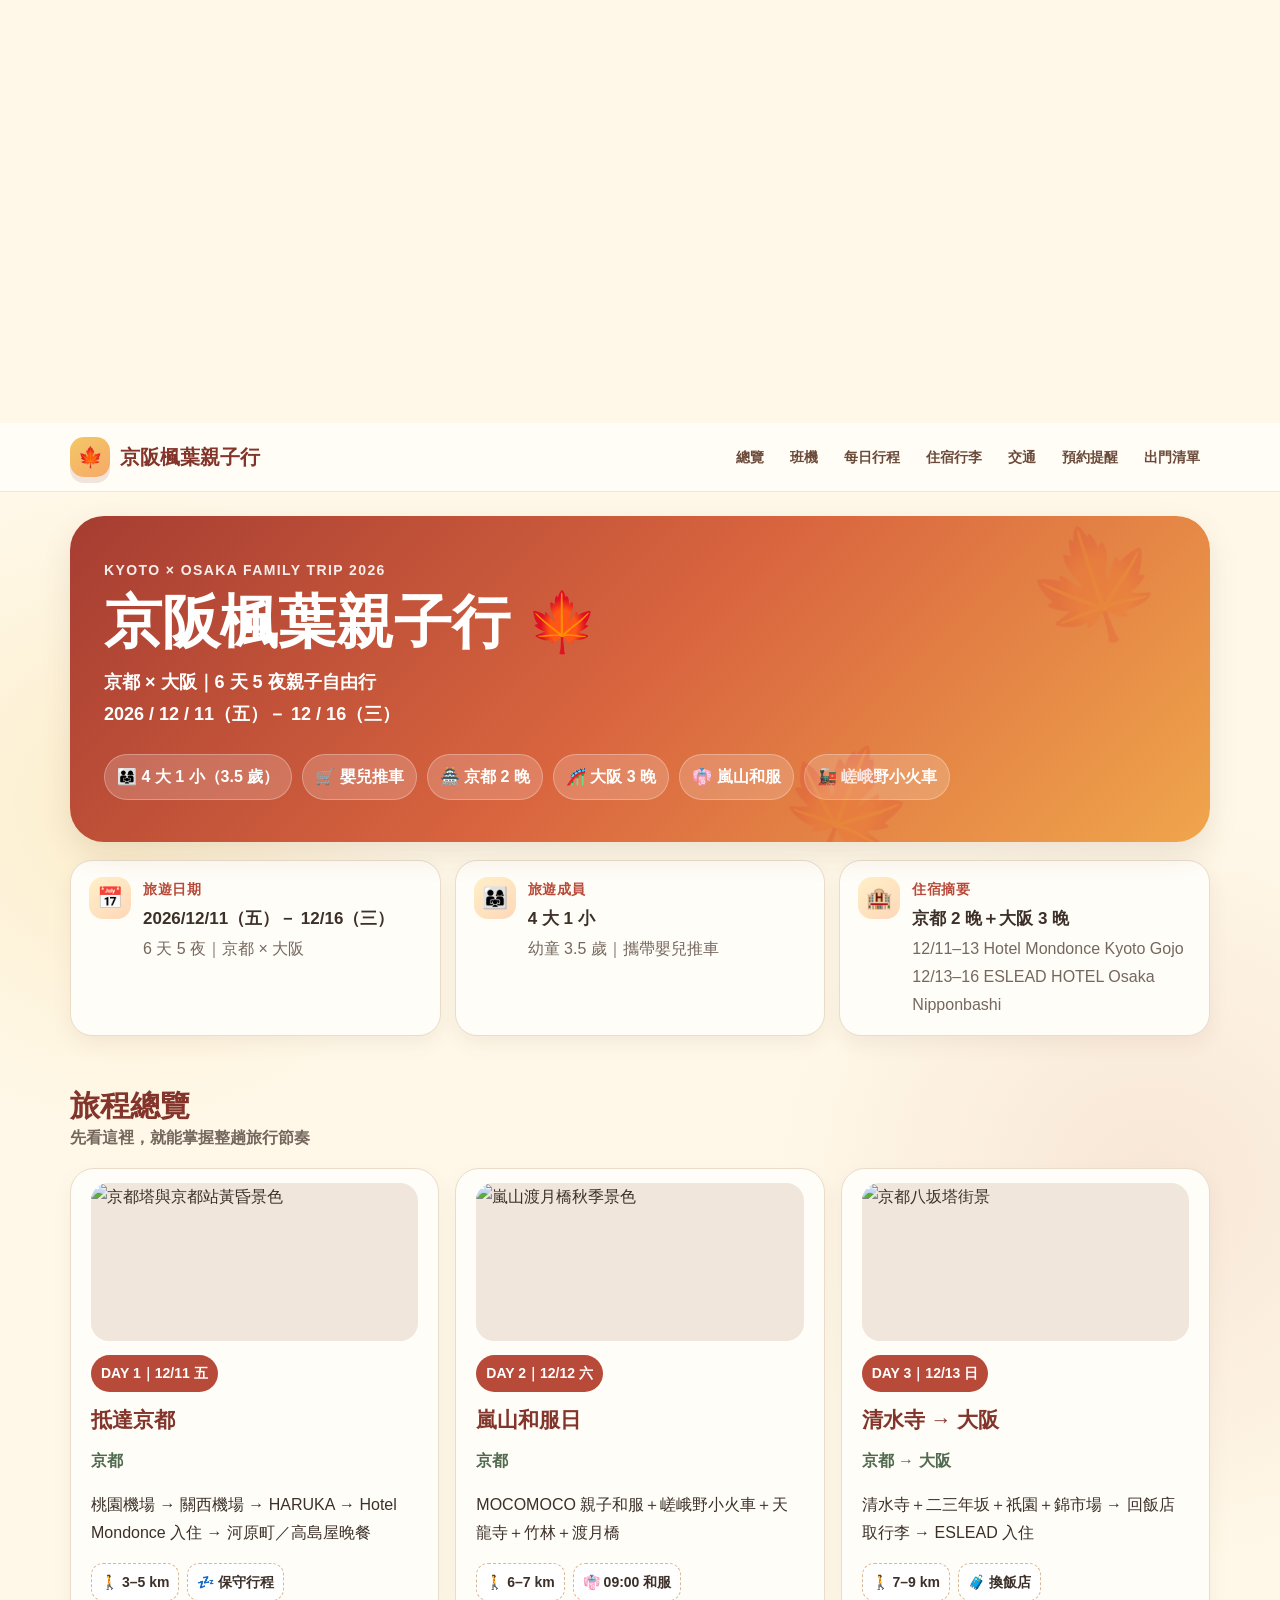
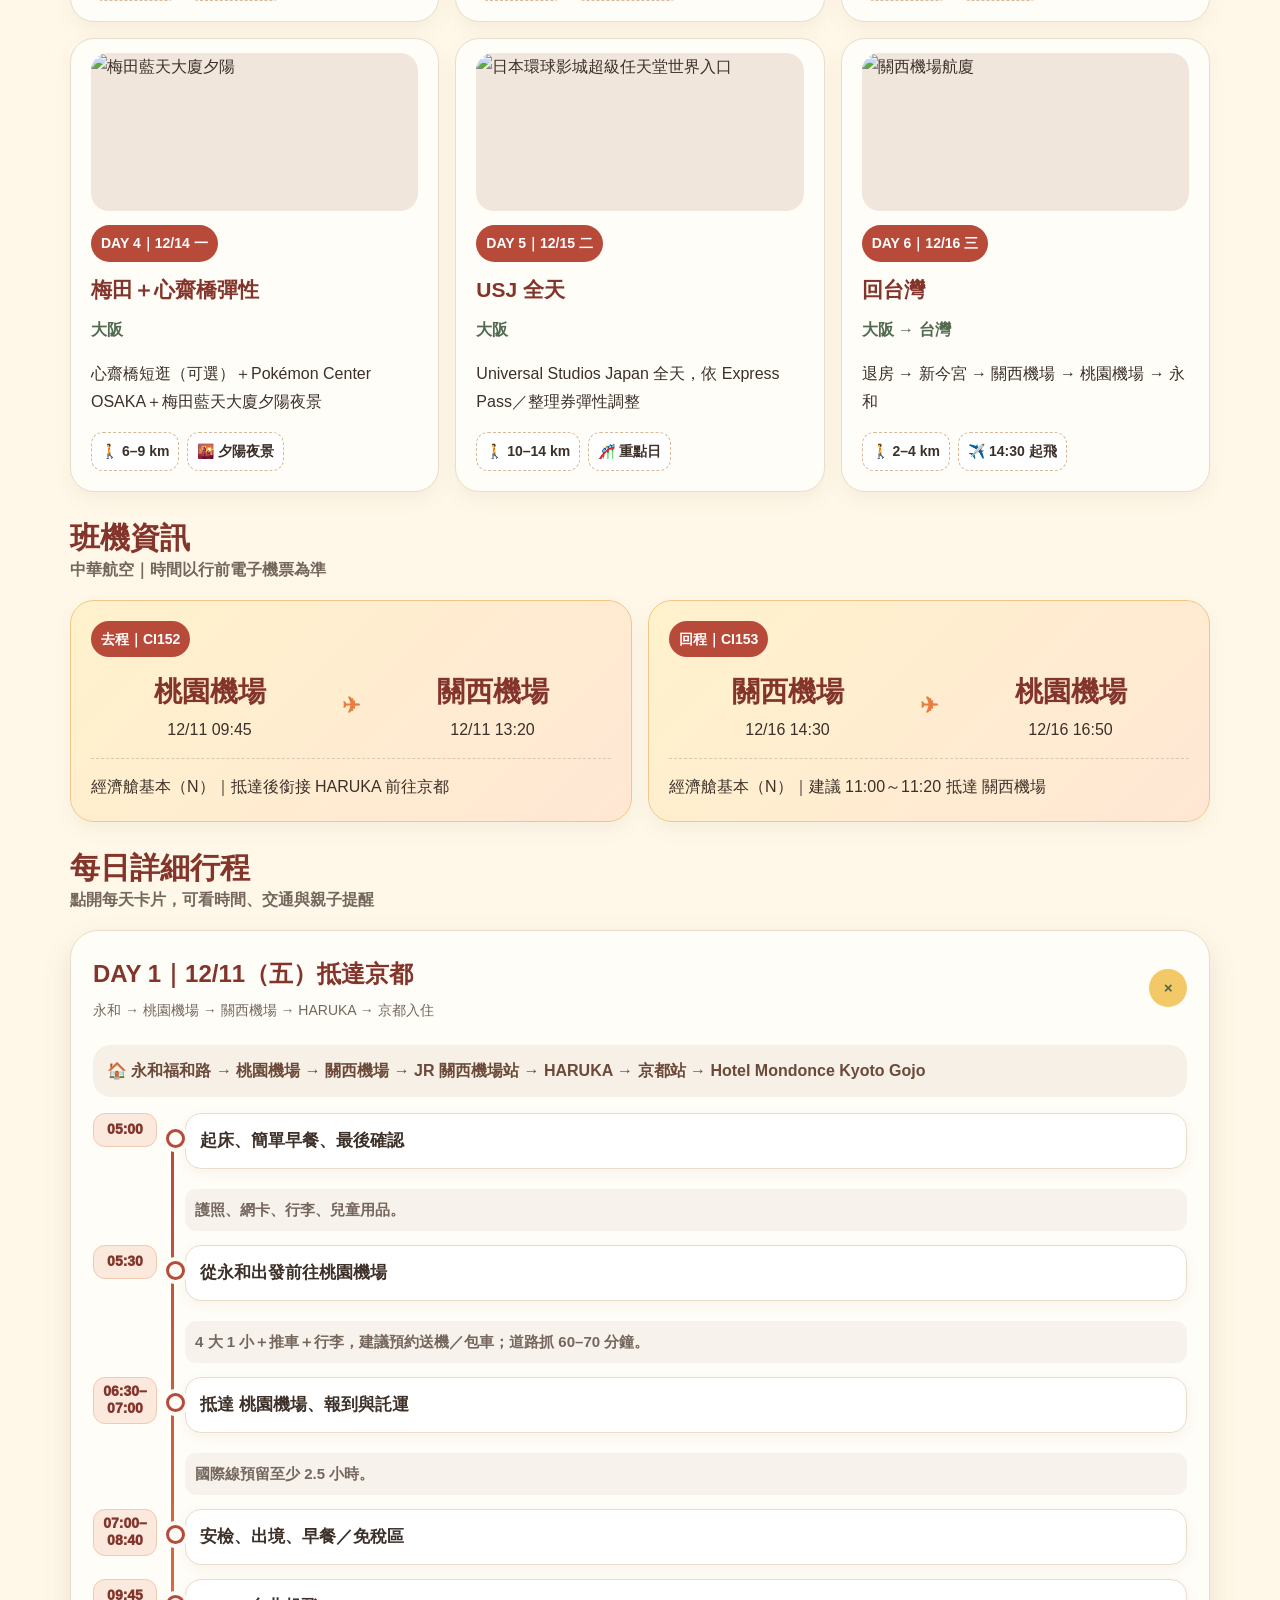
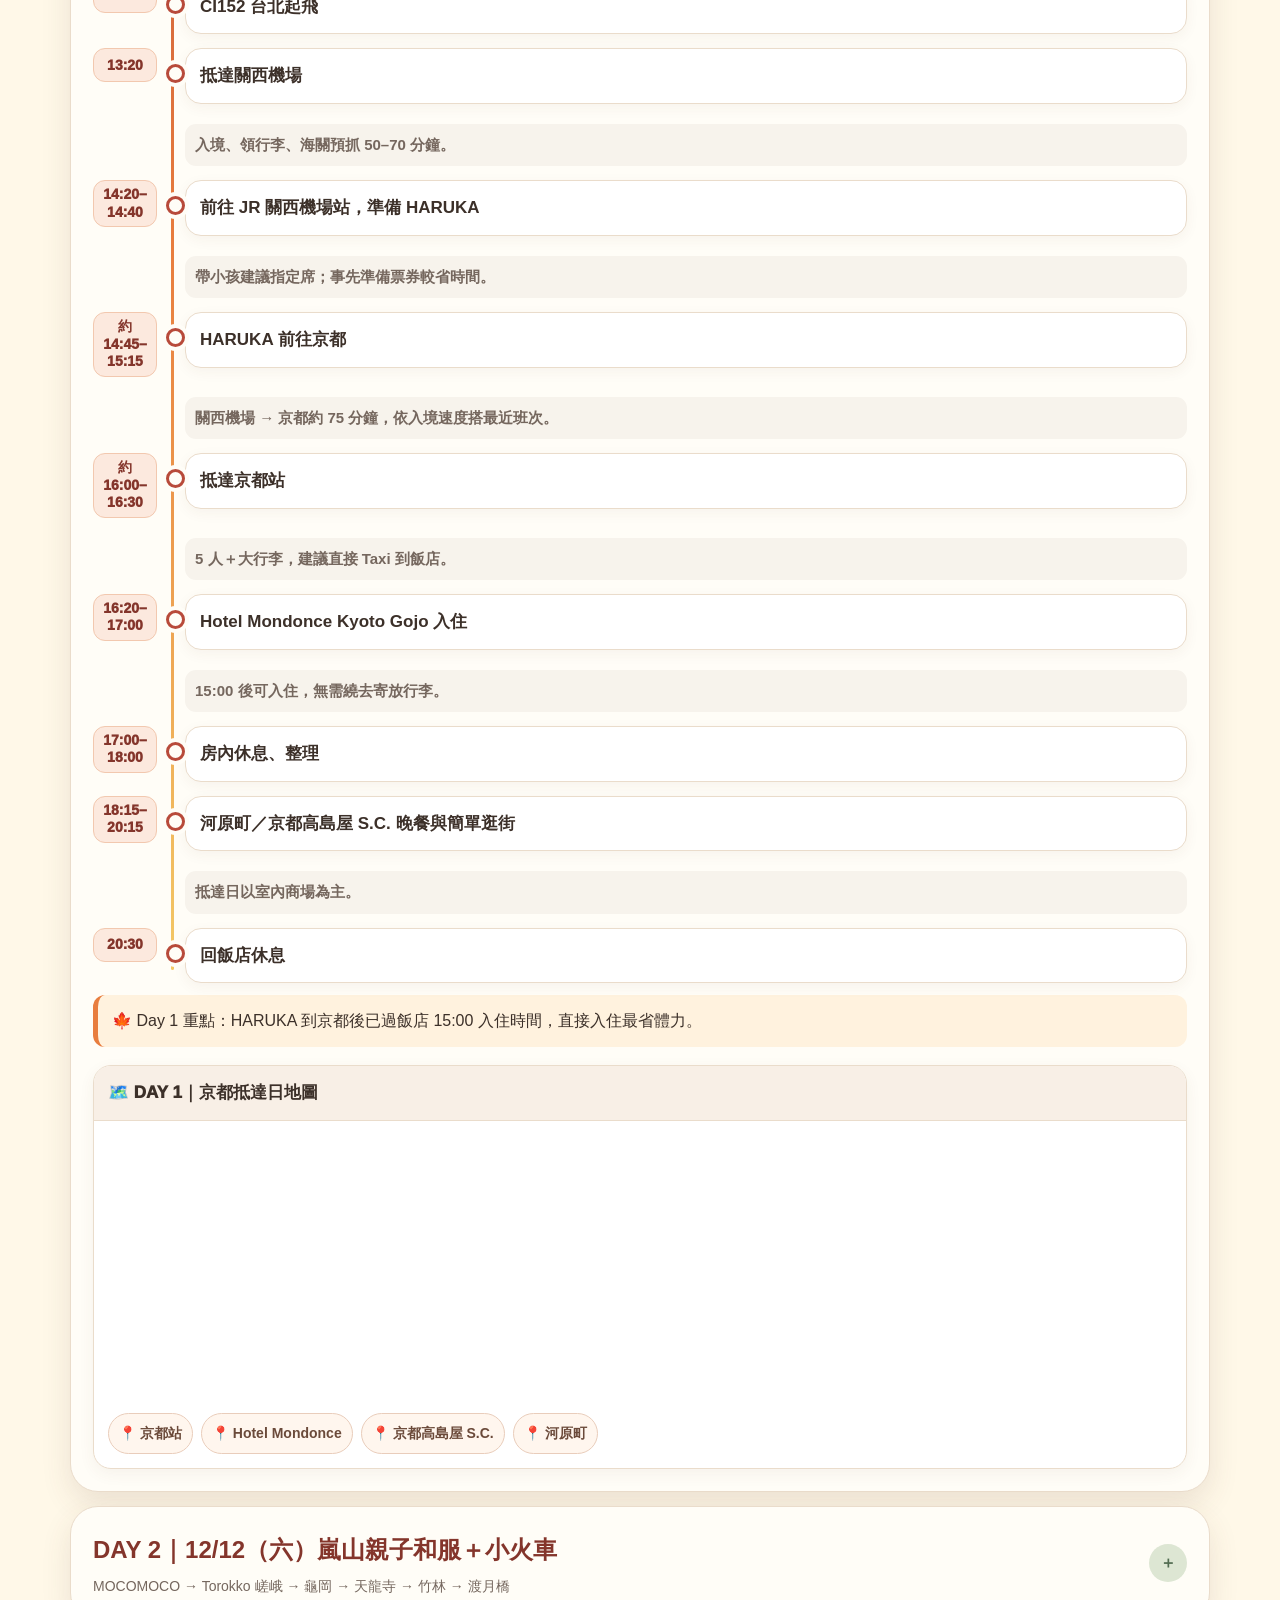
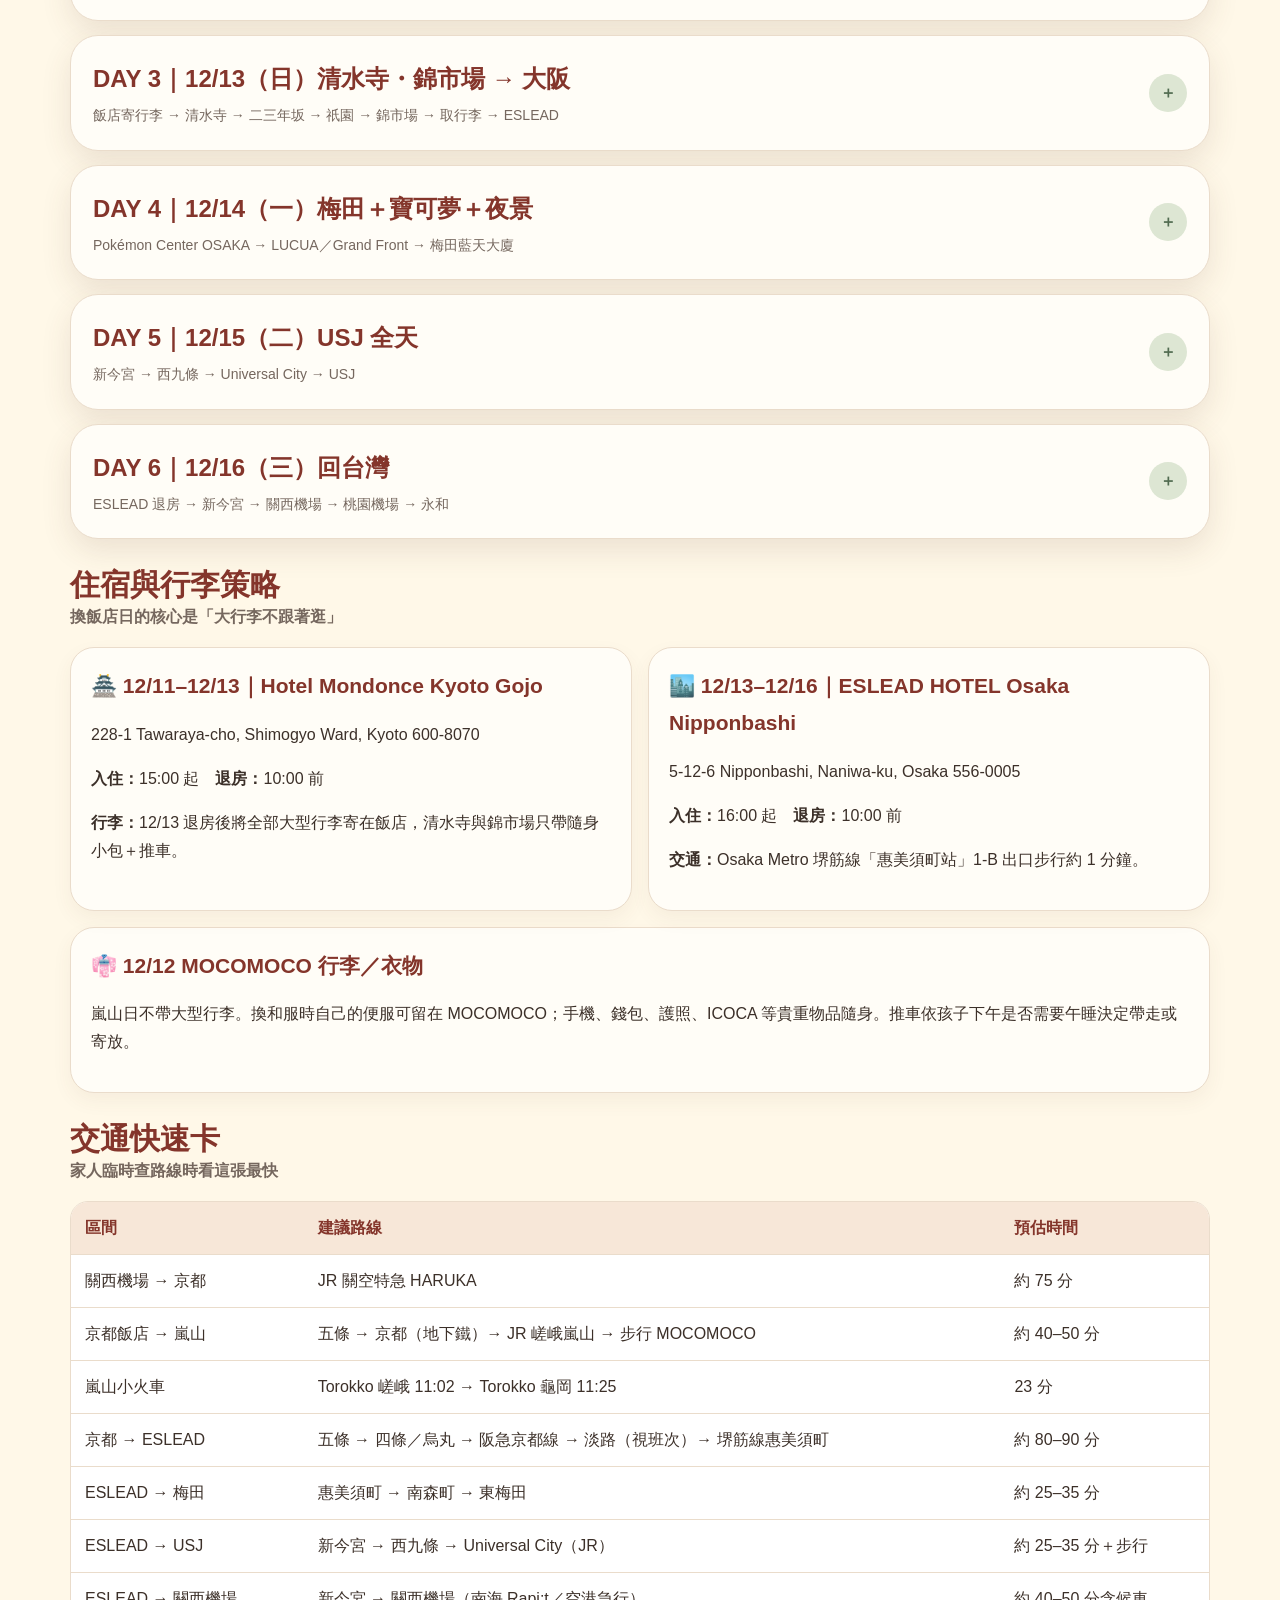
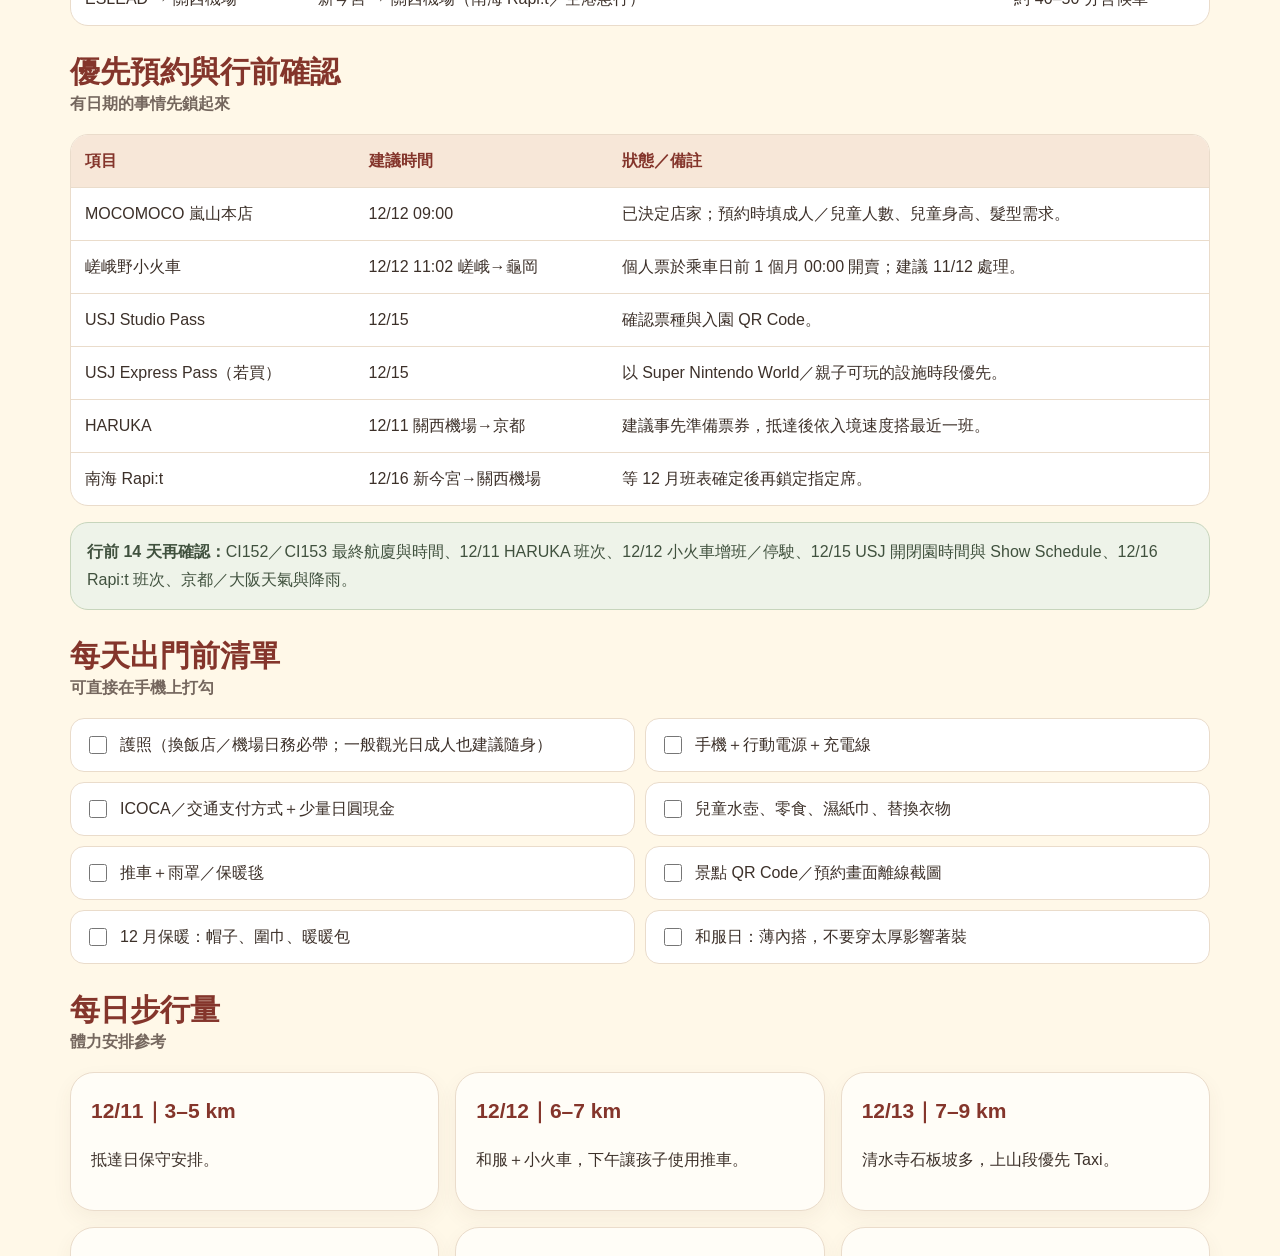
==== keihan-2026/index.html @ d6f4b266 "Load family itinerary with per-day embedded Google Maps" ====
<!DOCTYPE html><html lang="zh-Hant"><head><meta charset="utf-8"><meta name="viewport" content="width=device-width,initial-scale=1"><meta name="theme-color" content="#B84A3A"><title>京阪楓葉親子行</title><style>body{margin:0;background:#fff8e8;color:#84352b;font-family:-apple-system,BlinkMacSystemFont,"PingFang TC","Noto Sans TC","Microsoft JhengHei",sans-serif;display:grid;place-items:center;min-height:100vh}.loading{font-size:18px;font-weight:800;text-align:center}.loading span{font-size:42px;display:block;margin-bottom:8px}</style></head><body><div class="loading"><span>🍁</span>正在載入京阪楓葉親子行…</div><script>(async()=>{try{const files=['site-part-0.txt','site-part-1.txt','site-part-2.txt','site-part-3.txt'];const parts=await Promise.all(files.map(f=>fetch('./'+f+'?v=20260911maps').then(r=>{if(!r.ok)throw new Error(f);return r.text()})));const html=parts.join('');document.open();document.write(html);document.close()}catch(e){document.body.innerHTML='<div class="loading"><span>🍁</span>行程頁載入失敗，請重新整理。</div>'}})();</script></body></html>
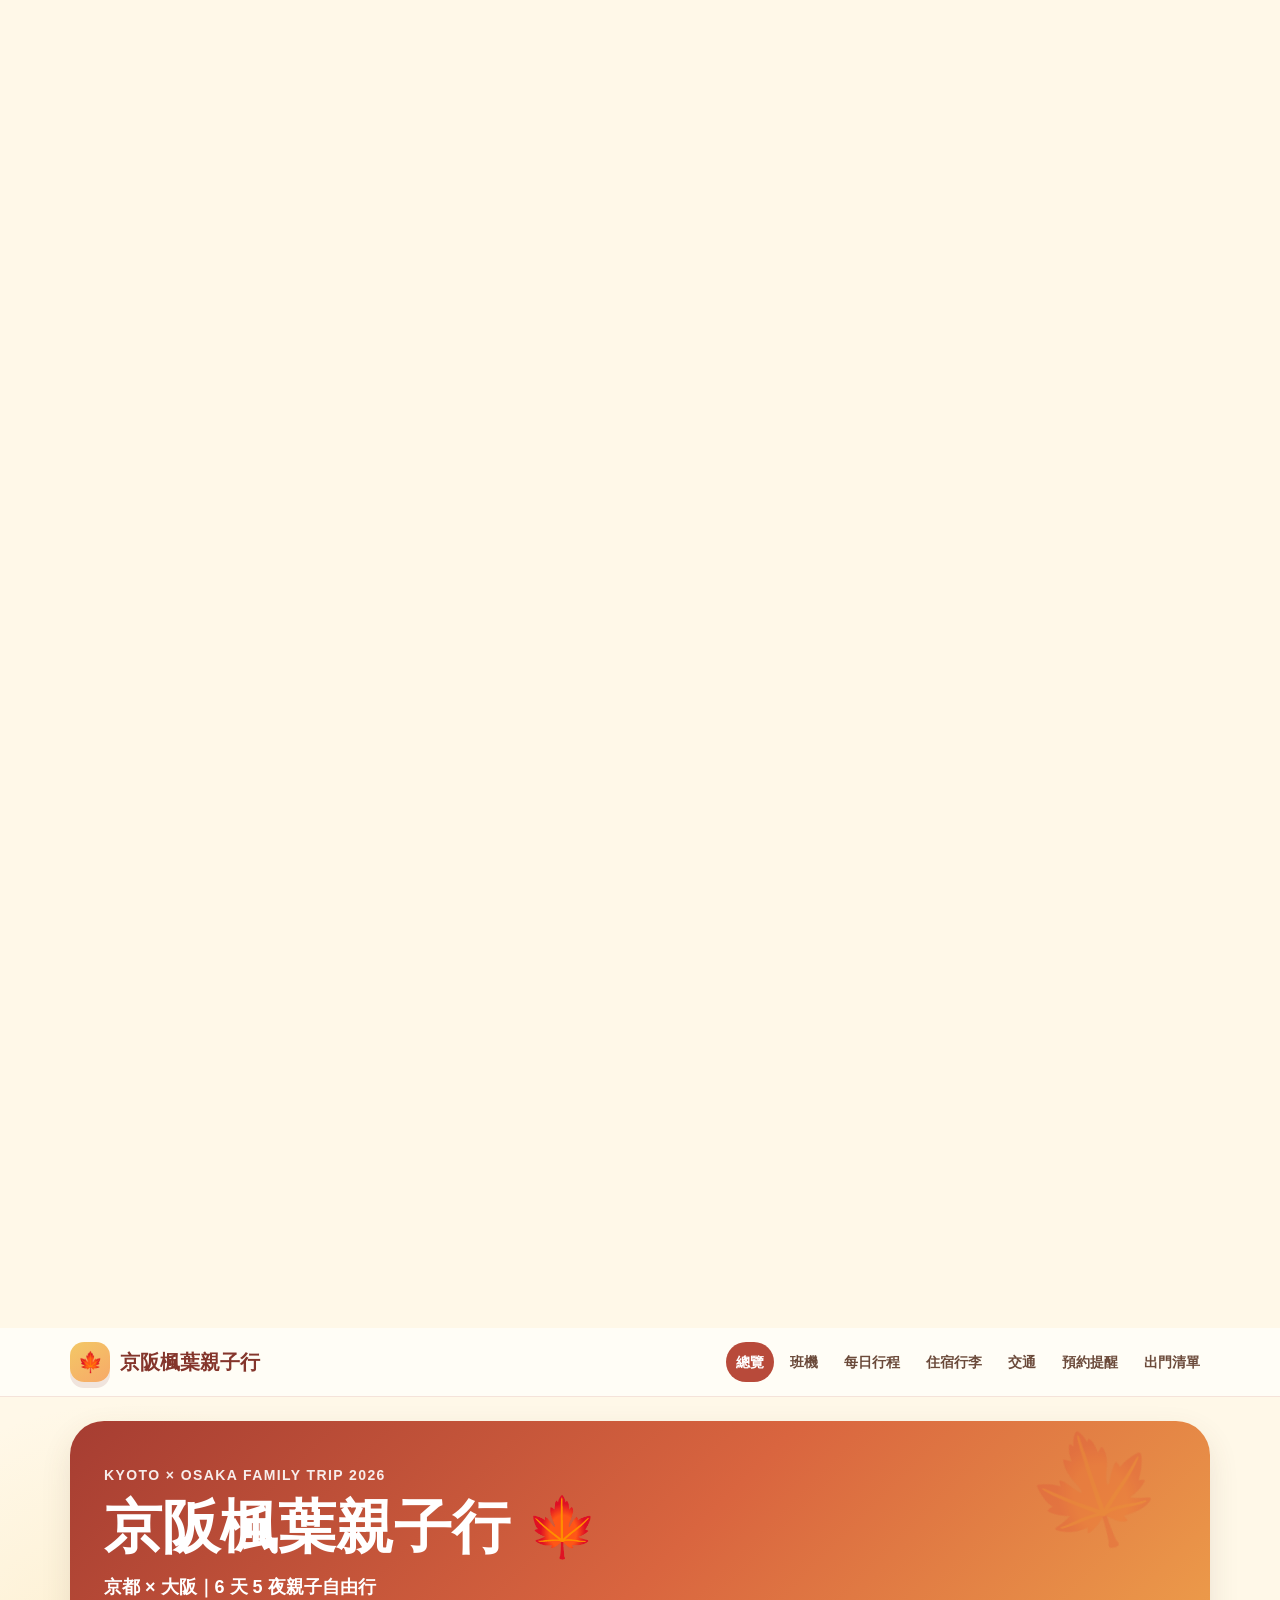
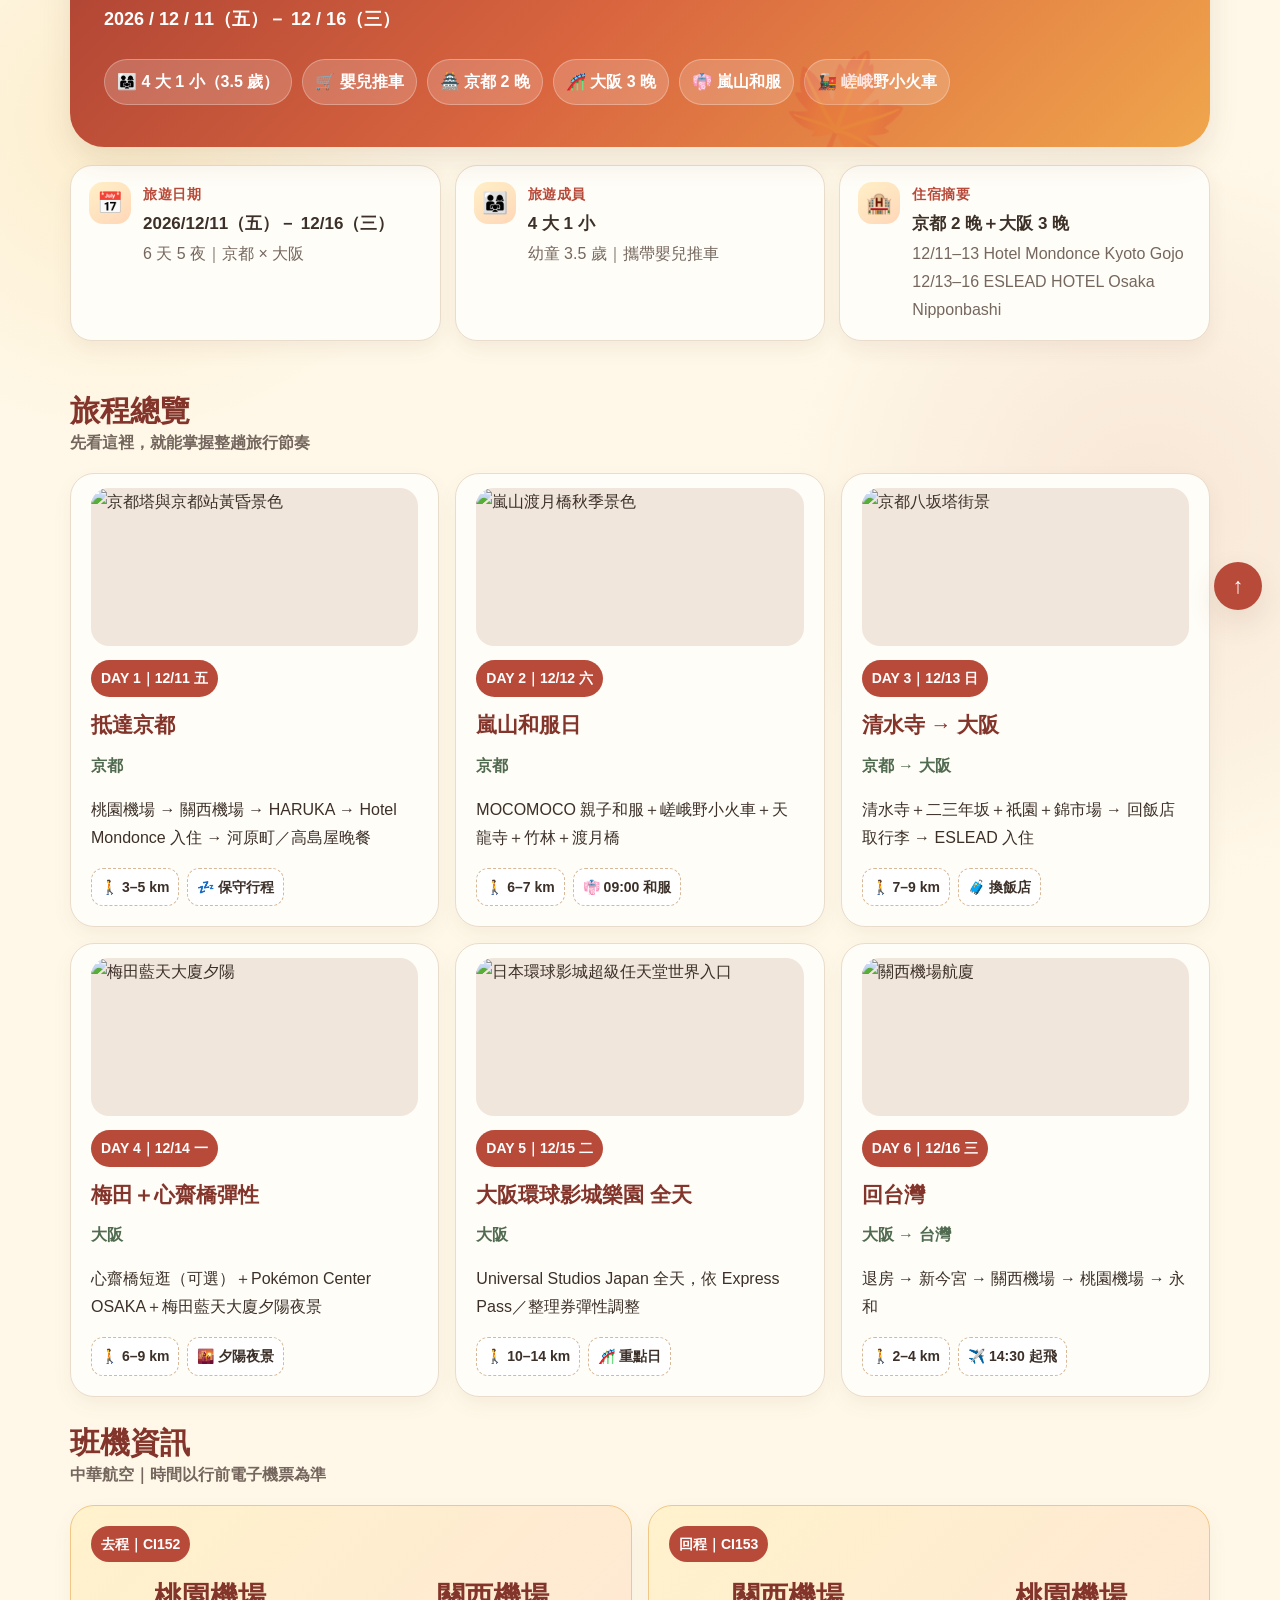
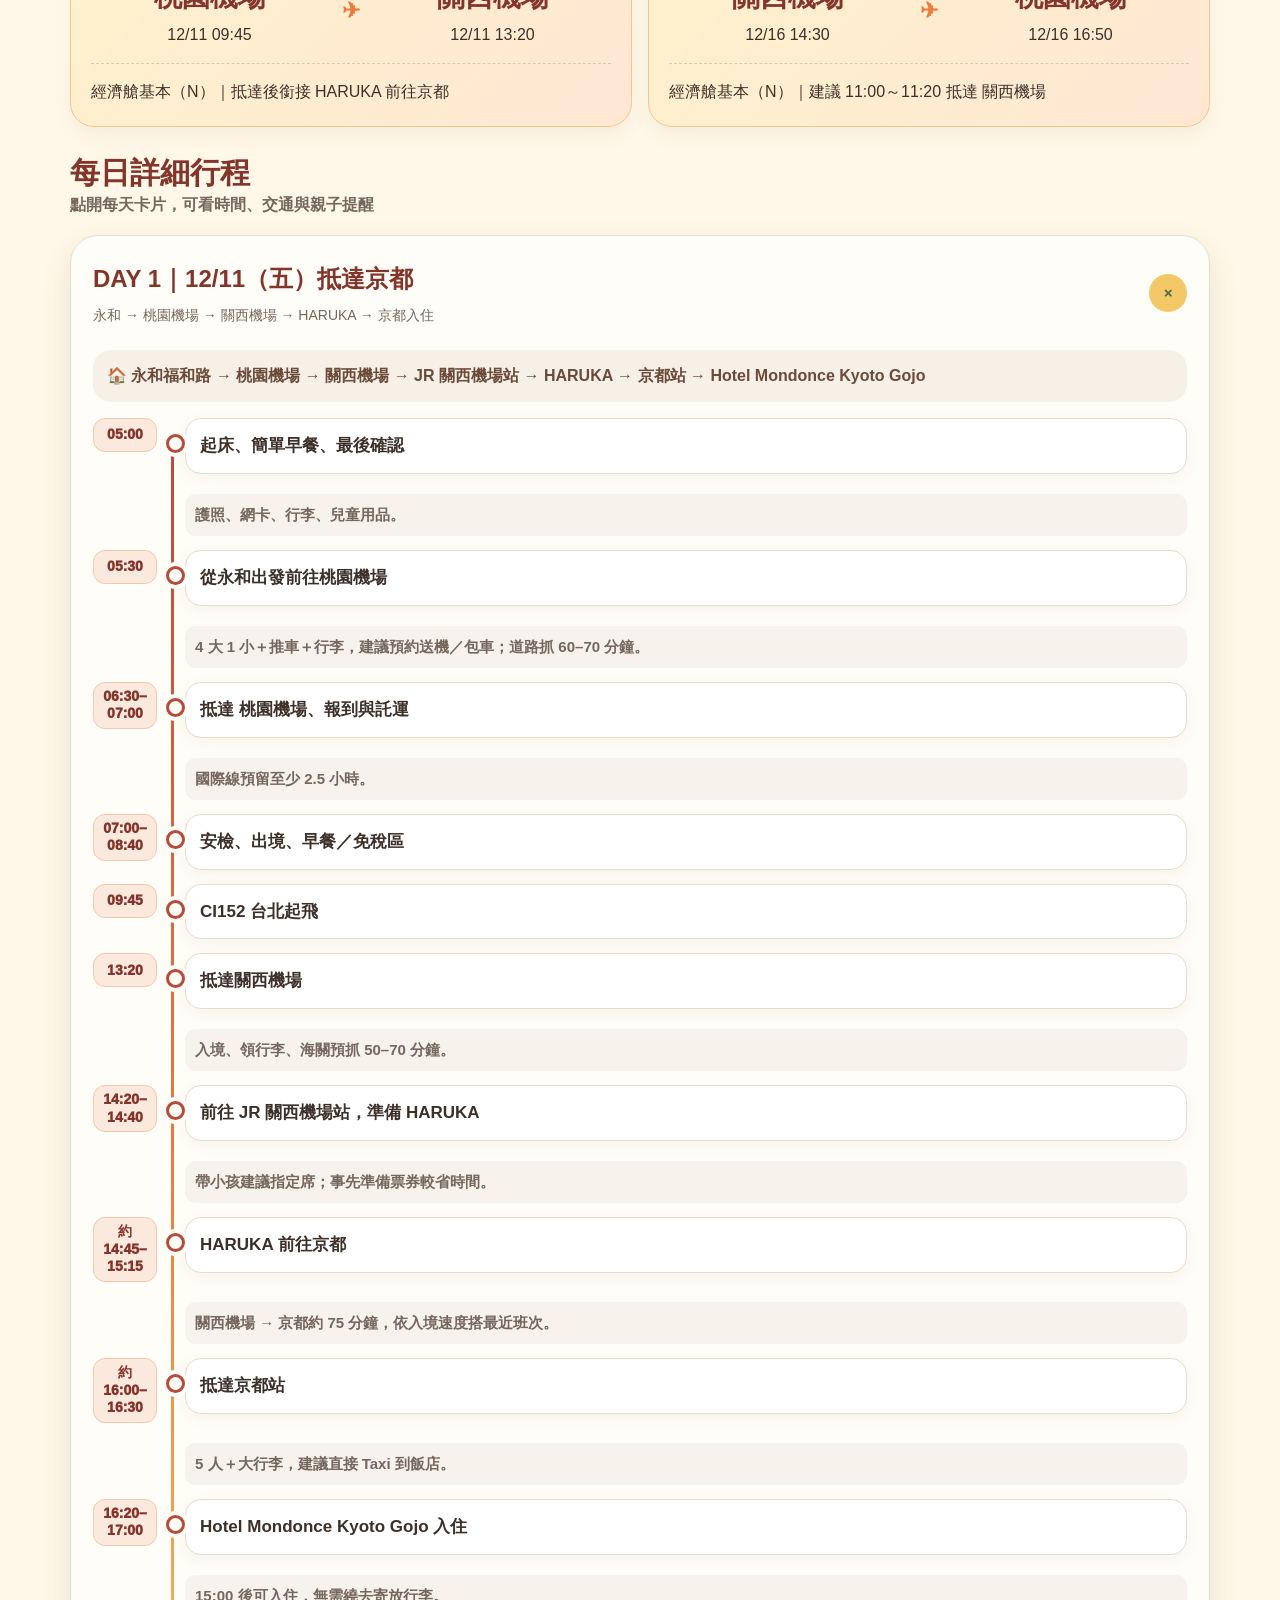
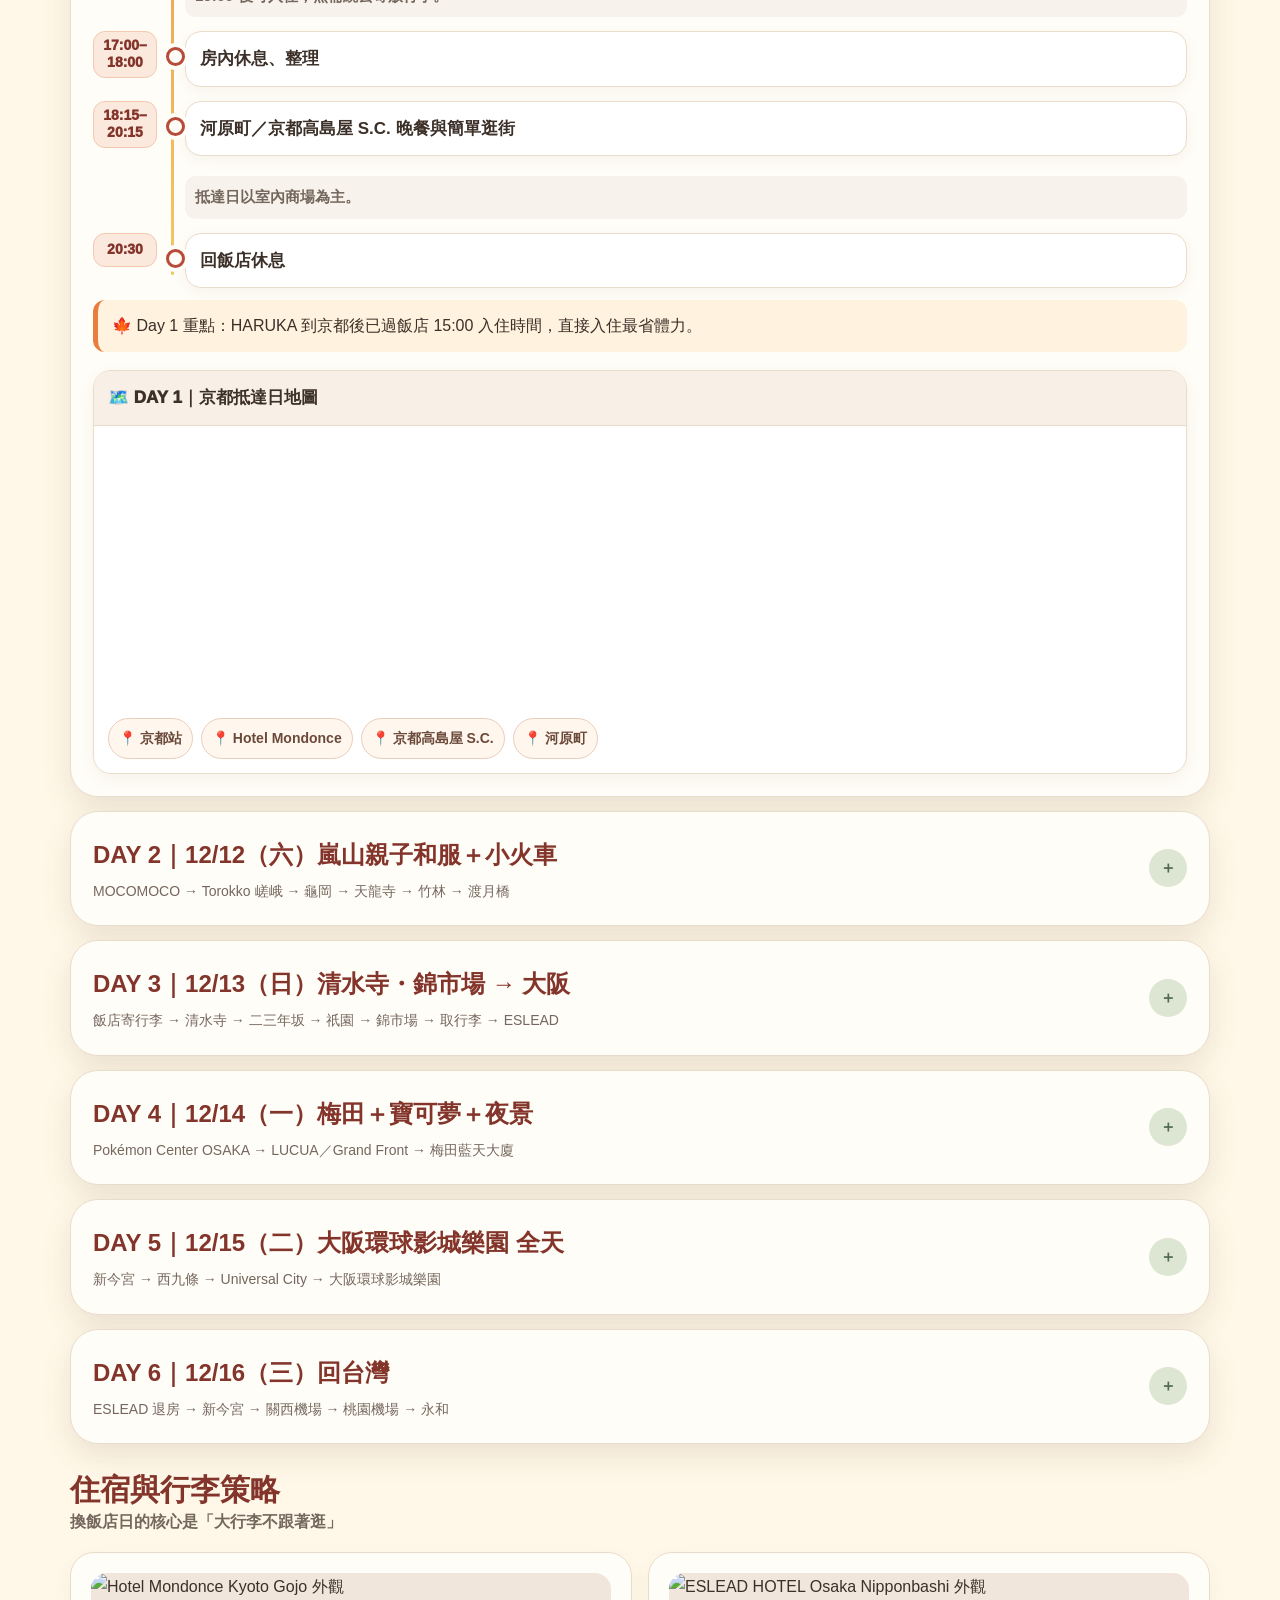
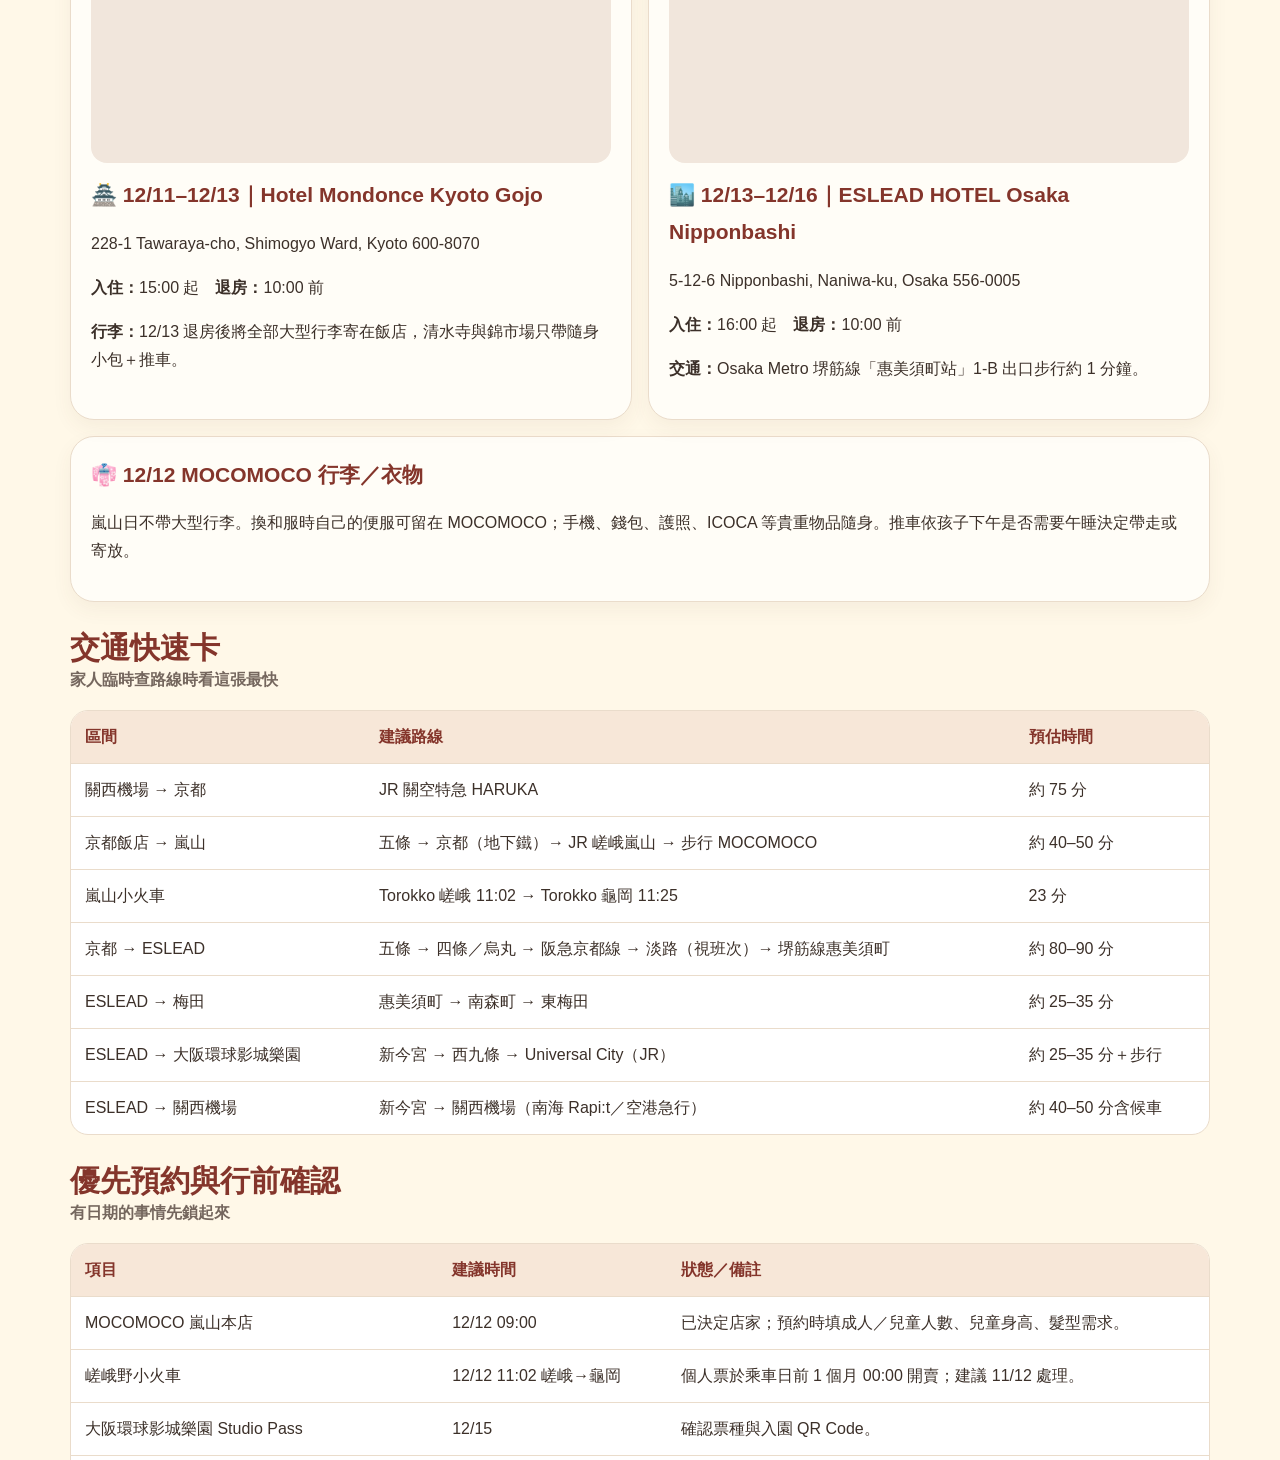
==== commit 94ca05b7: "Polish itinerary controls, hotel photos, and Chinese USJ naming" ====
--- a/keihan-2026/index.html
+++ b/keihan-2026/index.html
@@ -1 +1 @@
-<!DOCTYPE html><html lang="zh-Hant"><head><meta charset="utf-8"><meta name="viewport" content="width=device-width,initial-scale=1"><meta name="theme-color" content="#B84A3A"><title>京阪楓葉親子行</title><style>body{margin:0;background:#fff8e8;color:#84352b;font-family:-apple-system,BlinkMacSystemFont,"PingFang TC","Noto Sans TC","Microsoft JhengHei",sans-serif;display:grid;place-items:center;min-height:100vh}.loading{font-size:18px;font-weight:800;text-align:center}.loading span{font-size:42px;display:block;margin-bottom:8px}</style></head><body><div class="loading"><span>🍁</span>正在載入京阪楓葉親子行…</div><script>(async()=>{try{const files=['site-part-0.txt','site-part-1.txt','site-part-2.txt','site-part-3.txt'];const parts=await Promise.all(files.map(f=>fetch('./'+f+'?v=20260911maps').then(r=>{if(!r.ok)throw new Error(f);return r.text()})));const html=parts.join('');document.open();document.write(html);document.close()}catch(e){document.body.innerHTML='<div class="loading"><span>🍁</span>行程頁載入失敗，請重新整理。</div>'}})();</script></body></html>+<!DOCTYPE html><html lang="zh-Hant"><head><meta charset="utf-8"><meta name="viewport" content="width=device-width,initial-scale=1"><meta name="theme-color" content="#B84A3A"><title>京阪楓葉親子行</title><style>body{margin:0;background:#fff8e8;color:#84352b;font-family:-apple-system,BlinkMacSystemFont,"PingFang TC","Noto Sans TC","Microsoft JhengHei",sans-serif;display:grid;place-items:center;min-height:100vh}.loading{font-size:18px;font-weight:800;text-align:center}.loading span{font-size:42px;display:block;margin-bottom:8px}</style></head><body><div class="loading"><span>🍁</span>正在載入京阪楓葉親子行…</div><script>(async()=>{try{const files=['site-part-0.txt','site-part-1.txt','site-part-2.txt','site-part-3.txt'];const parts=await Promise.all(files.map(f=>fetch('./'+f+'?v=20260911ui2').then(r=>{if(!r.ok)throw new Error(f);return r.text()})));let html=parts.join('');html=html.replace('</style>','.toggle-icon{width:38px!important;height:38px!important;min-width:38px!important;min-height:38px!important;flex:0 0 38px!important;aspect-ratio:1/1!important;border-radius:50%!important;padding:0!important}.stay-photo{width:100%;height:190px;object-fit:cover;border-radius:16px;display:block;margin:0 0 14px;background:#f1e6dc}.stay-card{overflow:hidden}</style>');html=html.replaceAll('USJ','大阪環球影城樂園');html=html.replace('<div class="card"><h3>🏯 12/11–12/13｜Hotel Mondonce Kyoto Gojo</h3>','<div class="card stay-card"><img class="stay-photo" src="https://photos.smugmug.com/Kyoto-Hotels/Hotel-Mondonce-Kyoto-Gojo/i-nwC4fzF/0/3cf92619/L/kyoto-2024-mondonce-kyoto-gojo-exterior-L.jpg" alt="Hotel Mondonce Kyoto Gojo 外觀" loading="lazy"><h3>🏯 12/11–12/13｜Hotel Mondonce Kyoto Gojo</h3>');html=html.replace('<div class="card"><h3>🏙️ 12/13–12/16｜ESLEAD HOTEL Osaka Nipponbashi</h3>','<div class="card stay-card"><img class="stay-photo" src="https://pix10.agoda.net/hotelImages/37981333/-1/9d8bd17a11b91a3b4a69d7176a7003cd.jpg?ce=0&s=1024x768" alt="ESLEAD HOTEL Osaka Nipponbashi 外觀" loading="lazy"><h3>🏙️ 12/13–12/16｜ESLEAD HOTEL Osaka Nipponbashi</h3>');document.open();document.write(html);document.close()}catch(e){document.body.innerHTML='<div class="loading"><span>🍁</span>行程頁載入失敗，請重新整理。</div>'}})();</script></body></html>
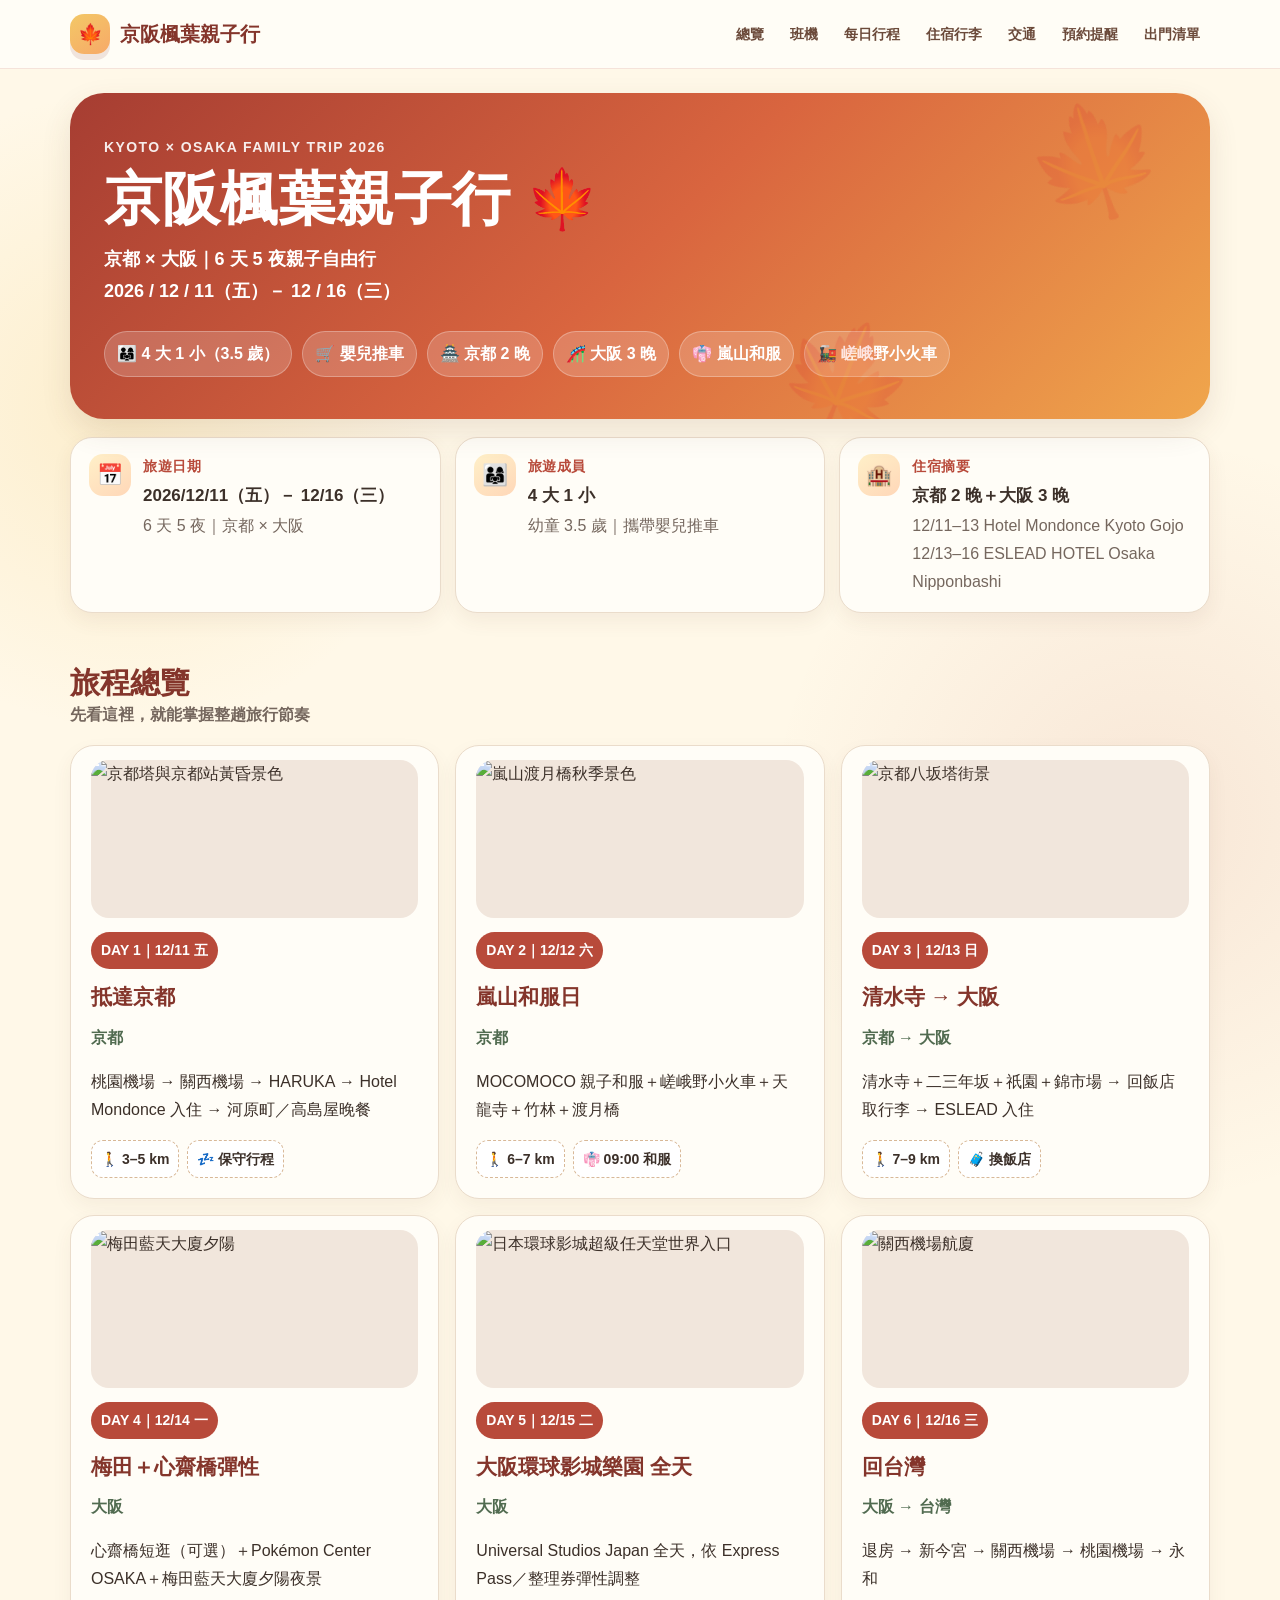
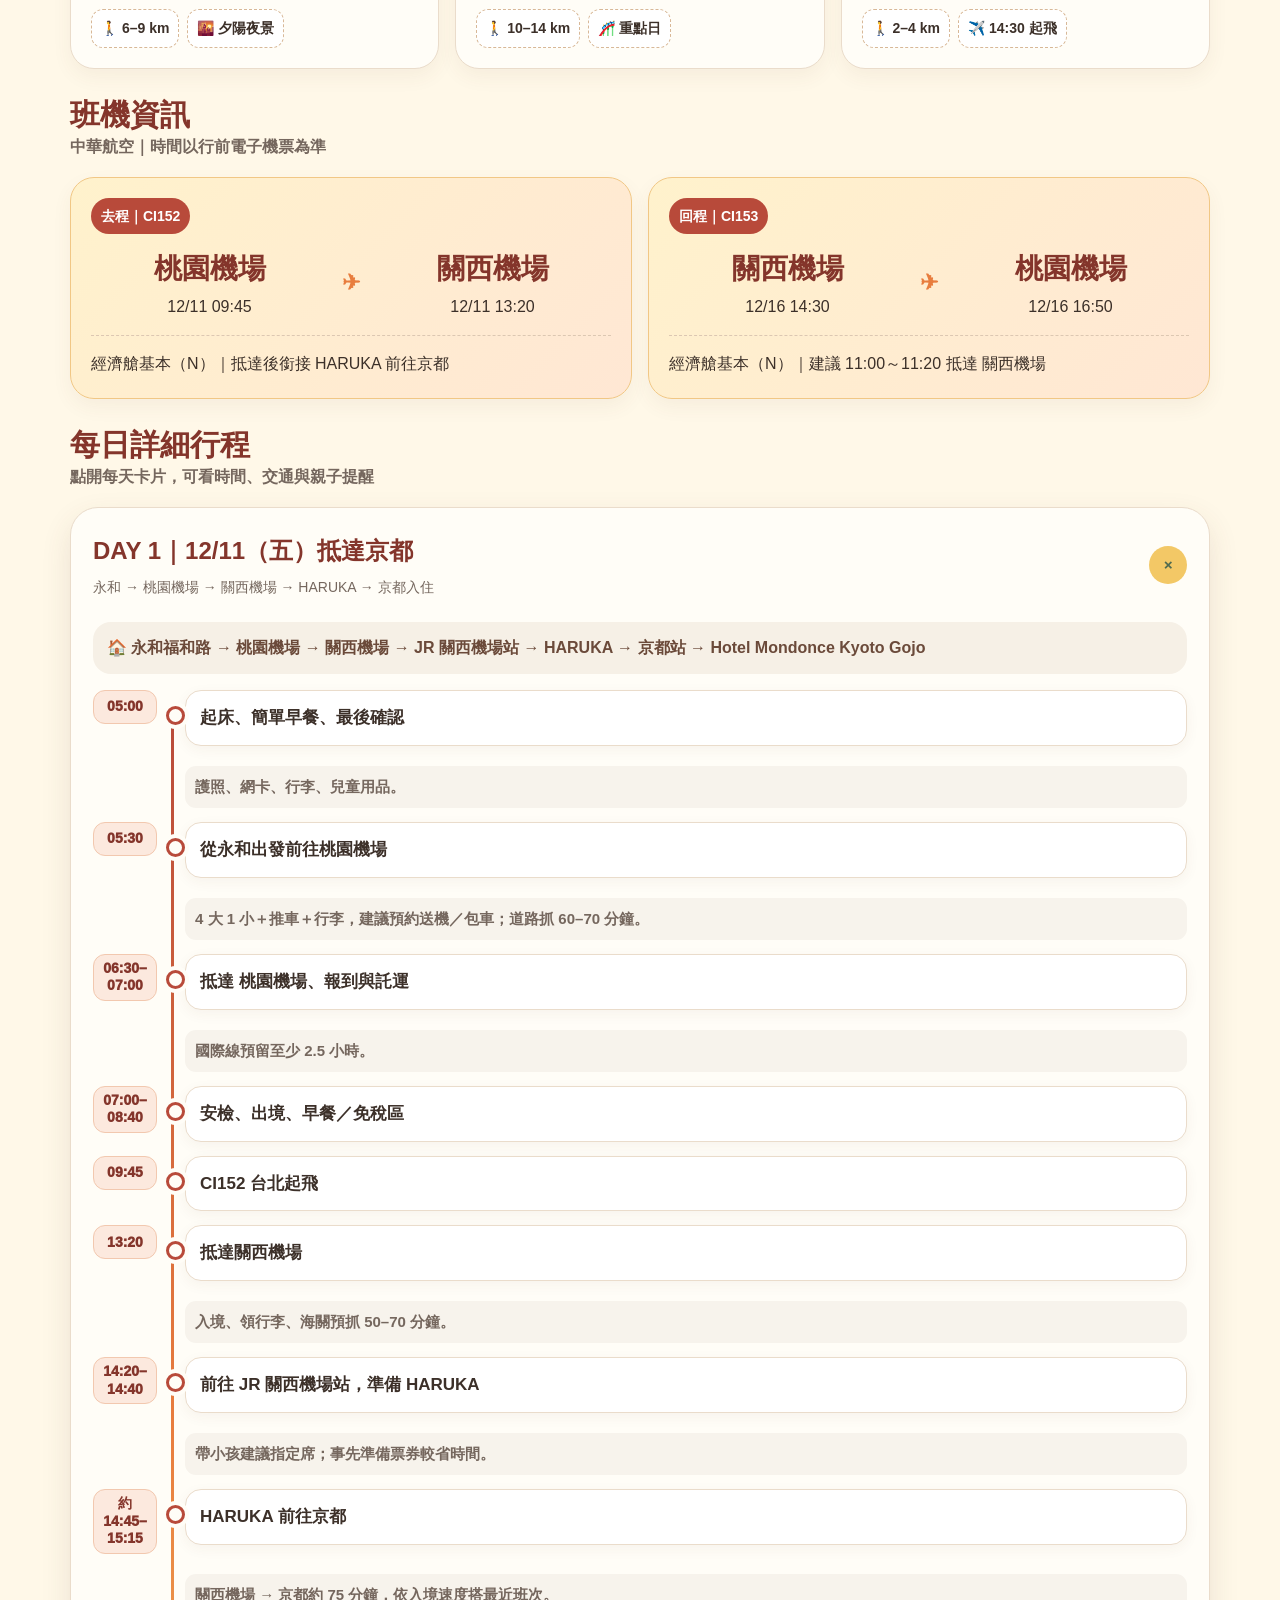
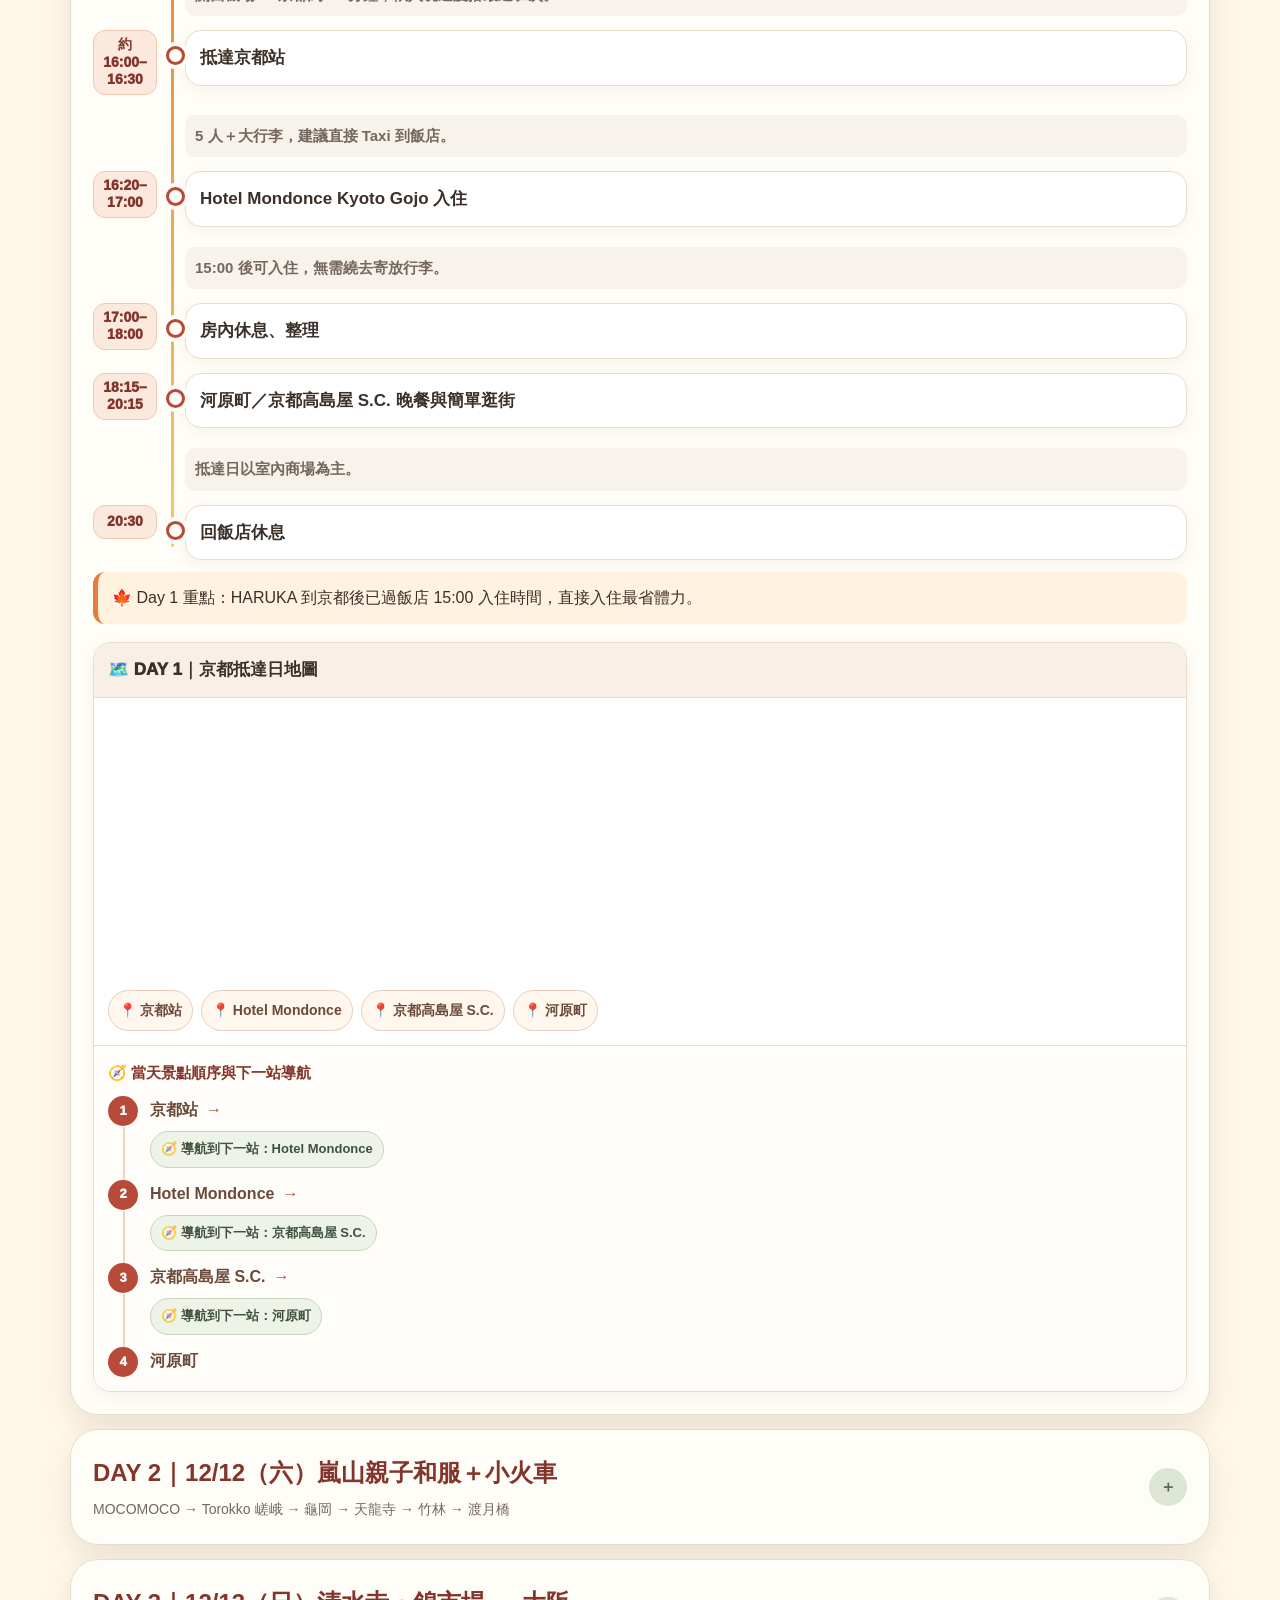
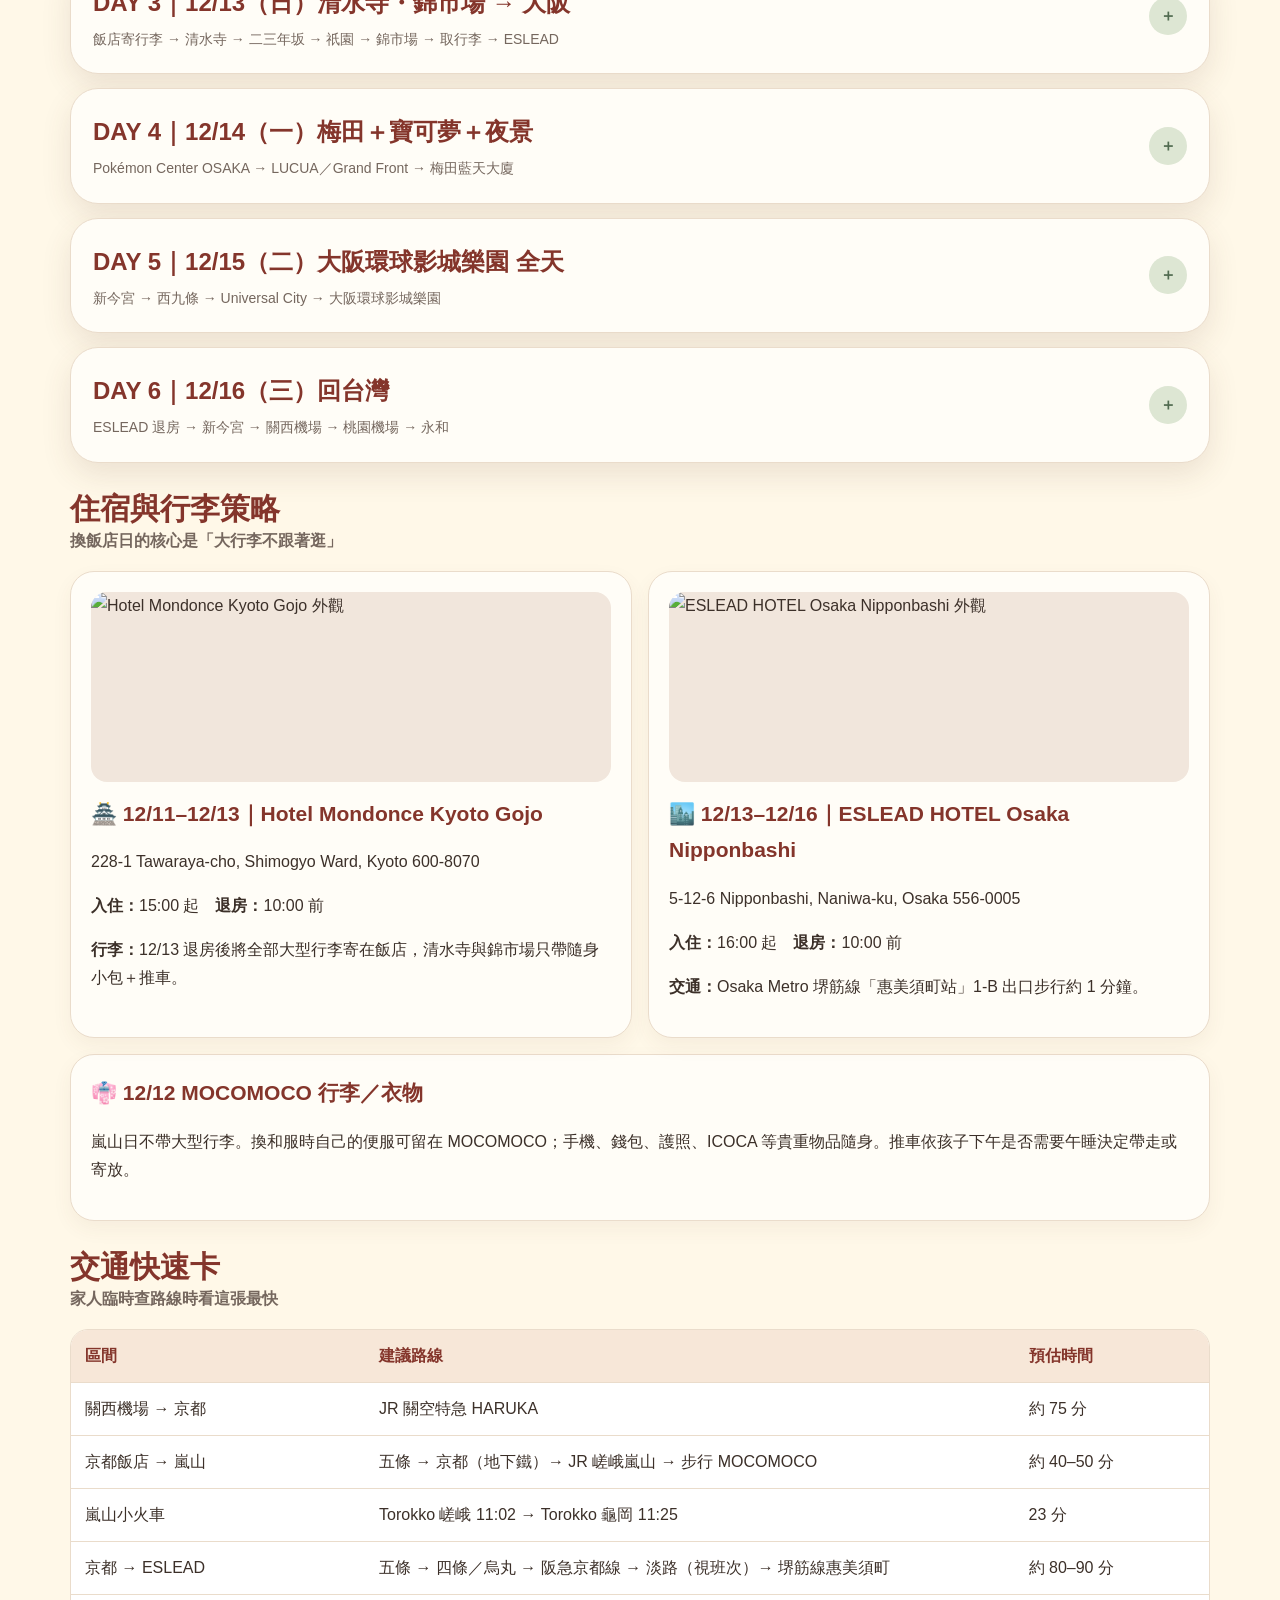
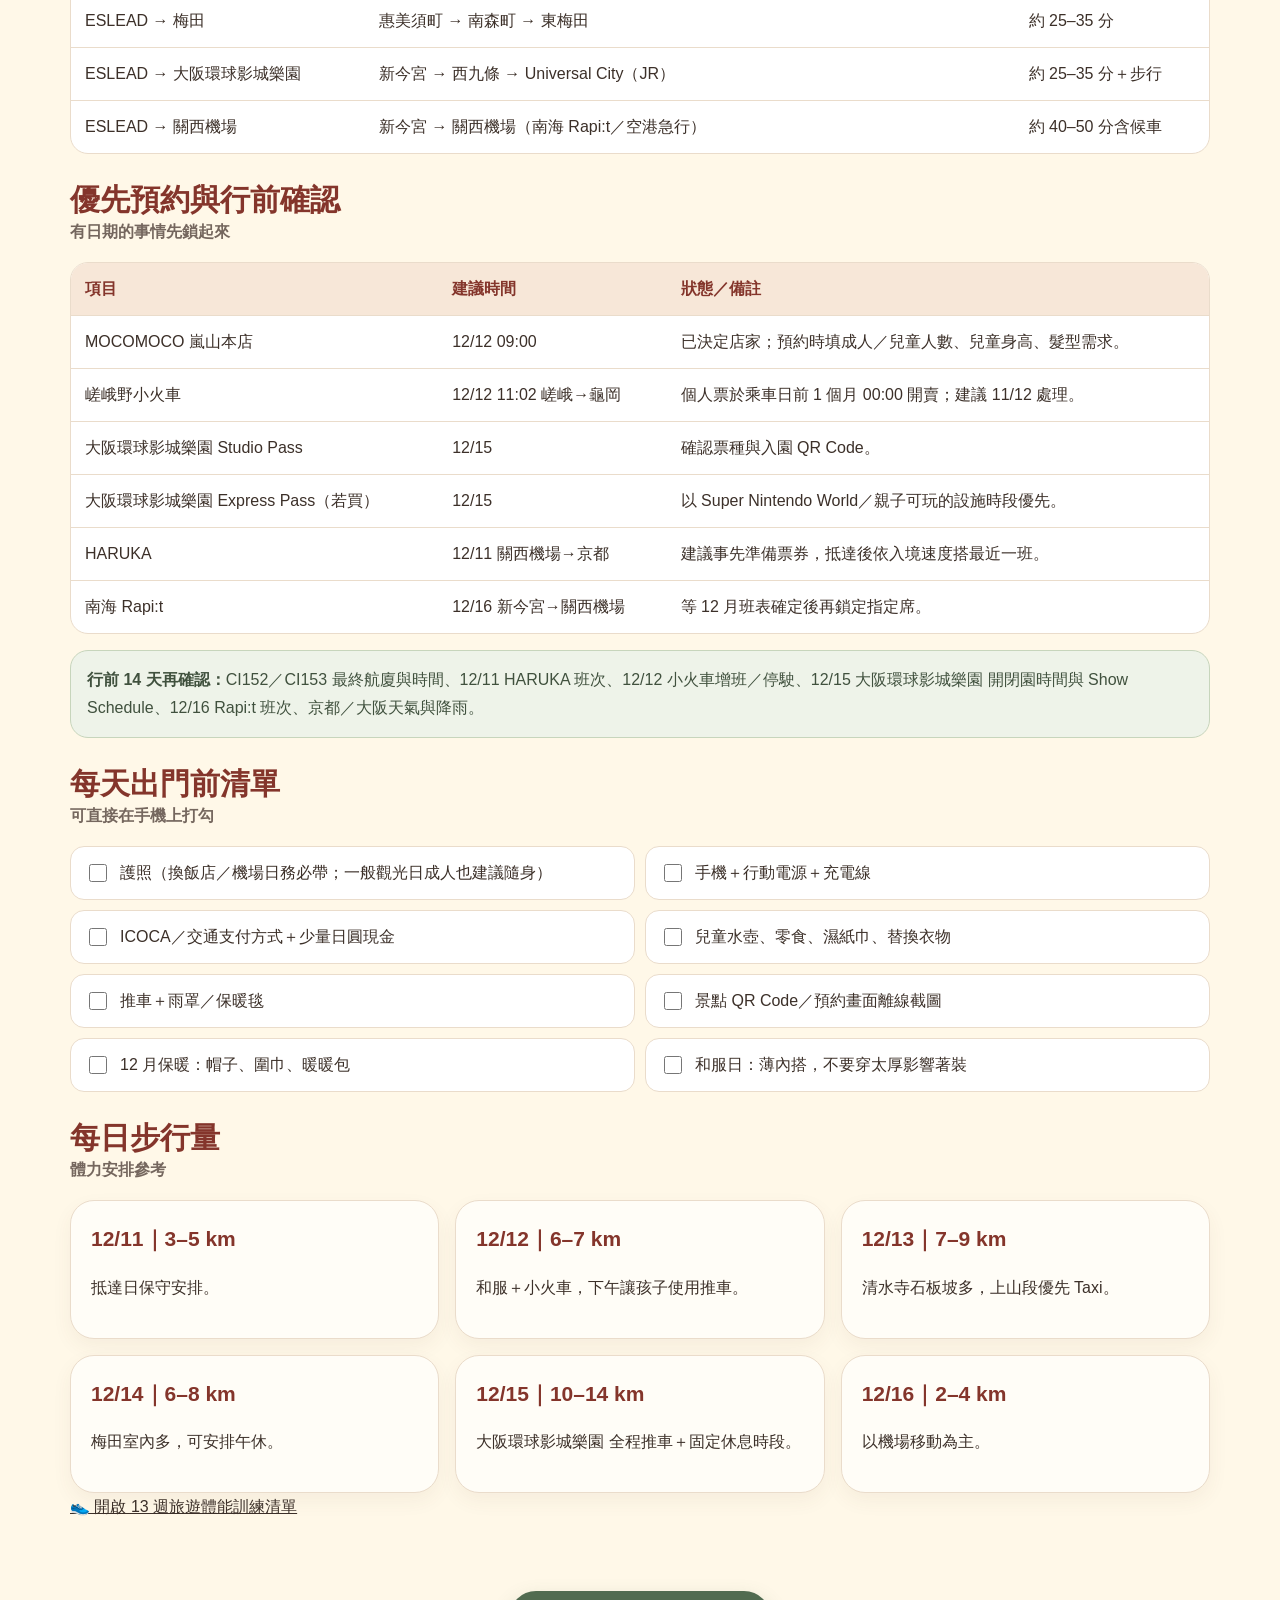
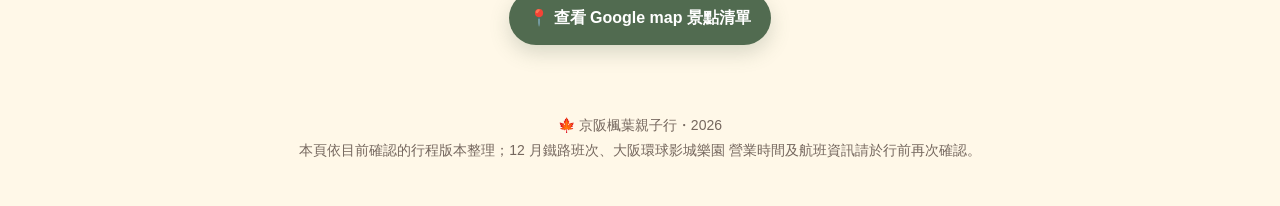
==== commit f235260c: "Add daily route order and next-stop Google Maps navigation" ====
--- a/keihan-2026/index.html
+++ b/keihan-2026/index.html
@@ -1 +1 @@
-<!DOCTYPE html><html lang="zh-Hant"><head><meta charset="utf-8"><meta name="viewport" content="width=device-width,initial-scale=1"><meta name="theme-color" content="#B84A3A"><title>京阪楓葉親子行</title><style>body{margin:0;background:#fff8e8;color:#84352b;font-family:-apple-system,BlinkMacSystemFont,"PingFang TC","Noto Sans TC","Microsoft JhengHei",sans-serif;display:grid;place-items:center;min-height:100vh}.loading{font-size:18px;font-weight:800;text-align:center}.loading span{font-size:42px;display:block;margin-bottom:8px}</style></head><body><div class="loading"><span>🍁</span>正在載入京阪楓葉親子行…</div><script>(async()=>{try{const files=['site-part-0.txt','site-part-1.txt','site-part-2.txt','site-part-3.txt'];const parts=await Promise.all(files.map(f=>fetch('./'+f+'?v=20260911ui2').then(r=>{if(!r.ok)throw new Error(f);return r.text()})));let html=parts.join('');html=html.replace('</style>','.toggle-icon{width:38px!important;height:38px!important;min-width:38px!important;min-height:38px!important;flex:0 0 38px!important;aspect-ratio:1/1!important;border-radius:50%!important;padding:0!important}.stay-photo{width:100%;height:190px;object-fit:cover;border-radius:16px;display:block;margin:0 0 14px;background:#f1e6dc}.stay-card{overflow:hidden}</style>');html=html.replaceAll('USJ','大阪環球影城樂園');html=html.replace('<div class="card"><h3>🏯 12/11–12/13｜Hotel Mondonce Kyoto Gojo</h3>','<div class="card stay-card"><img class="stay-photo" src="https://photos.smugmug.com/Kyoto-Hotels/Hotel-Mondonce-Kyoto-Gojo/i-nwC4fzF/0/3cf92619/L/kyoto-2024-mondonce-kyoto-gojo-exterior-L.jpg" alt="Hotel Mondonce Kyoto Gojo 外觀" loading="lazy"><h3>🏯 12/11–12/13｜Hotel Mondonce Kyoto Gojo</h3>');html=html.replace('<div class="card"><h3>🏙️ 12/13–12/16｜ESLEAD HOTEL Osaka Nipponbashi</h3>','<div class="card stay-card"><img class="stay-photo" src="https://pix10.agoda.net/hotelImages/37981333/-1/9d8bd17a11b91a3b4a69d7176a7003cd.jpg?ce=0&s=1024x768" alt="ESLEAD HOTEL Osaka Nipponbashi 外觀" loading="lazy"><h3>🏙️ 12/13–12/16｜ESLEAD HOTEL Osaka Nipponbashi</h3>');document.open();document.write(html);document.close()}catch(e){document.body.innerHTML='<div class="loading"><span>🍁</span>行程頁載入失敗，請重新整理。</div>'}})();</script></body></html>+<!DOCTYPE html><html lang="zh-Hant"><head><meta charset="utf-8"><meta name="viewport" content="width=device-width,initial-scale=1"><meta name="theme-color" content="#B84A3A"><title>京阪楓葉親子行</title><style>body{margin:0;background:#fff8e8;color:#84352b;font-family:-apple-system,BlinkMacSystemFont,"PingFang TC","Noto Sans TC","Microsoft JhengHei",sans-serif;display:grid;place-items:center;min-height:100vh}.loading{font-size:18px;font-weight:800;text-align:center}.loading span{font-size:42px;display:block;margin-bottom:8px}</style></head><body><div class="loading"><span>🍁</span>正在載入京阪楓葉親子行…</div><script>(async()=>{try{const files=['site-part-0.txt','site-part-1.txt','site-part-2.txt','site-part-3.txt'];const parts=await Promise.all(files.map(f=>fetch('./'+f+'?v=20260911route4').then(r=>{if(!r.ok)throw new Error(f);return r.text()})));let html=parts.join('');html=html.replace('</style>','.toggle-icon{width:38px!important;height:38px!important;min-width:38px!important;min-height:38px!important;flex:0 0 38px!important;aspect-ratio:1/1!important;border-radius:50%!important;padding:0!important}.stay-photo{width:100%;height:190px;object-fit:cover;border-radius:16px;display:block;margin:0 0 14px;background:#f1e6dc}.stay-card{overflow:hidden}.map-route{padding:14px;border-top:1px solid var(--line);background:#fffdf9}.map-route-title{font-size:15px;font-weight:950;color:var(--maple-dark);margin-bottom:10px}.route-stop{display:grid;grid-template-columns:32px minmax(0,1fr);gap:10px;align-items:start;position:relative;padding-bottom:12px}.route-stop:last-child{padding-bottom:0}.route-stop:not(:last-child):after{content:\"\";position:absolute;left:15px;top:31px;bottom:-1px;width:2px;background:#ead4c6}.route-num{width:30px;height:30px;border-radius:50%;background:var(--maple);color:#fff;display:grid;place-items:center;font-weight:950;font-size:13px;z-index:1}.route-body{min-width:0}.route-place{display:flex;align-items:center;gap:8px;flex-wrap:wrap}.route-place>a{color:var(--brown);font-weight:900;text-decoration:none}.route-arrow{color:var(--maple);font-weight:900}.route-next{display:inline-flex;align-items:center;gap:5px;margin-top:7px;text-decoration:none;background:#eef3e9;color:#40513e;border:1px solid #c7d5bc;padding:6px 10px;border-radius:999px;font-size:13px;font-weight:850}.route-next:hover{background:#dfead9}@media(max-width:560px){.map-route{padding:12px}.route-stop{grid-template-columns:30px minmax(0,1fr);gap:9px}.route-num{width:28px;height:28px;font-size:12px}.route-stop:not(:last-child):after{left:13px;top:29px}.route-next{font-size:12px;padding:6px 9px}}</style>');html=html.replaceAll('USJ','大阪環球影城樂園');html=html.replace('<div class="card"><h3>🏯 12/11–12/13｜Hotel Mondonce Kyoto Gojo</h3>','<div class="card stay-card"><img class="stay-photo" src="https://photos.smugmug.com/Kyoto-Hotels/Hotel-Mondonce-Kyoto-Gojo/i-nwC4fzF/0/3cf92619/L/kyoto-2024-mondonce-kyoto-gojo-exterior-L.jpg" alt="Hotel Mondonce Kyoto Gojo 外觀" loading="lazy"><h3>🏯 12/11–12/13｜Hotel Mondonce Kyoto Gojo</h3>');html=html.replace('<div class="card"><h3>🏙️ 12/13–12/16｜ESLEAD HOTEL Osaka Nipponbashi</h3>','<div class="card stay-card"><img class="stay-photo" src="https://pix10.agoda.net/hotelImages/37981333/-1/9d8bd17a11b91a3b4a69d7176a7003cd.jpg?ce=0&s=1024x768" alt="ESLEAD HOTEL Osaka Nipponbashi 外觀" loading="lazy"><h3>🏙️ 12/13–12/16｜ESLEAD HOTEL Osaka Nipponbashi</h3>');const routeScript=`<script>(function(){function buildRoutes(){document.querySelectorAll('.day-map').forEach(function(map){if(map.querySelector('.map-route'))return;const links=[...map.querySelectorAll('.map-links .map-link')];if(links.length<2)return;const route=document.createElement('div');route.className='map-route';const title=document.createElement('div');title.className='map-route-title';title.textContent='🧭 當天景點順序與下一站導航';route.appendChild(title);links.forEach(function(link,i){const stop=document.createElement('div');stop.className='route-stop';const num=document.createElement('div');num.className='route-num';num.textContent=i+1;const body=document.createElement('div');body.className='route-body';const place=document.createElement('div');place.className='route-place';const placeLink=document.createElement('a');placeLink.href=link.href;placeLink.target='_blank';placeLink.rel='noopener noreferrer';placeLink.textContent=link.textContent.replace(/^📍\\s*/,'');place.appendChild(placeLink);if(i<links.length-1){const arrow=document.createElement('span');arrow.className='route-arrow';arrow.textContent='→';place.appendChild(arrow)}body.appendChild(place);if(i<links.length-1){try{const a=new URL(link.href);const b=new URL(links[i+1].href);const origin=a.searchParams.get('query')||placeLink.textContent;const destination=b.searchParams.get('query')||links[i+1].textContent.replace(/^📍\\s*/,'');const nav=document.createElement('a');nav.className='route-next';nav.target='_blank';nav.rel='noopener noreferrer';nav.href='https://www.google.com/maps/dir/?api=1&origin='+encodeURIComponent(origin)+'&destination='+encodeURIComponent(destination);nav.textContent='🧭 導航到下一站：'+links[i+1].textContent.replace(/^📍\\s*/,'');body.appendChild(nav)}catch(e){}}stop.appendChild(num);stop.appendChild(body);route.appendChild(stop)});map.appendChild(route)})}if(document.readyState==='loading'){document.addEventListener('DOMContentLoaded',buildRoutes)}else{buildRoutes()}})();<\/script>`;html=html.replace('</body>',routeScript+'</body>');document.open();document.write(html);document.close()}catch(e){document.body.innerHTML='<div class="loading"><span>🍁</span>行程頁載入失敗，請重新整理。</div>'}})();</script></body></html>
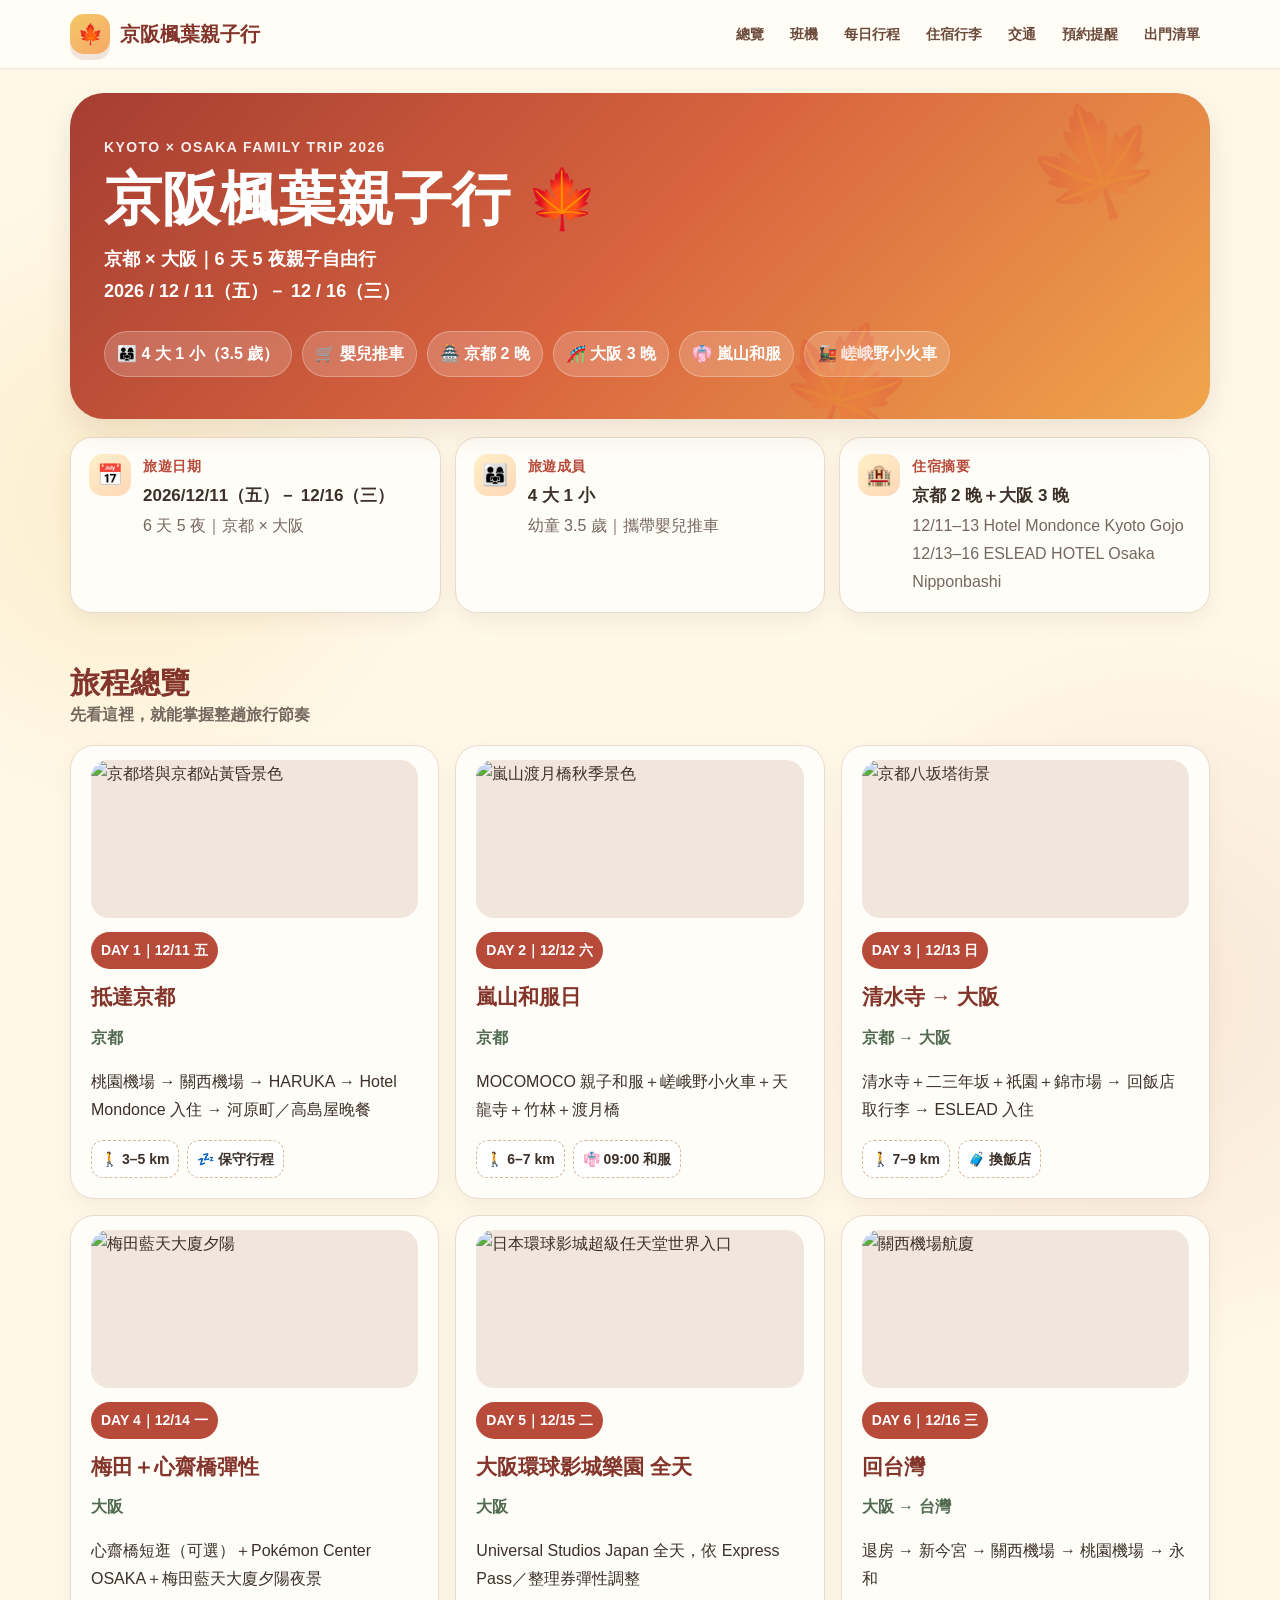
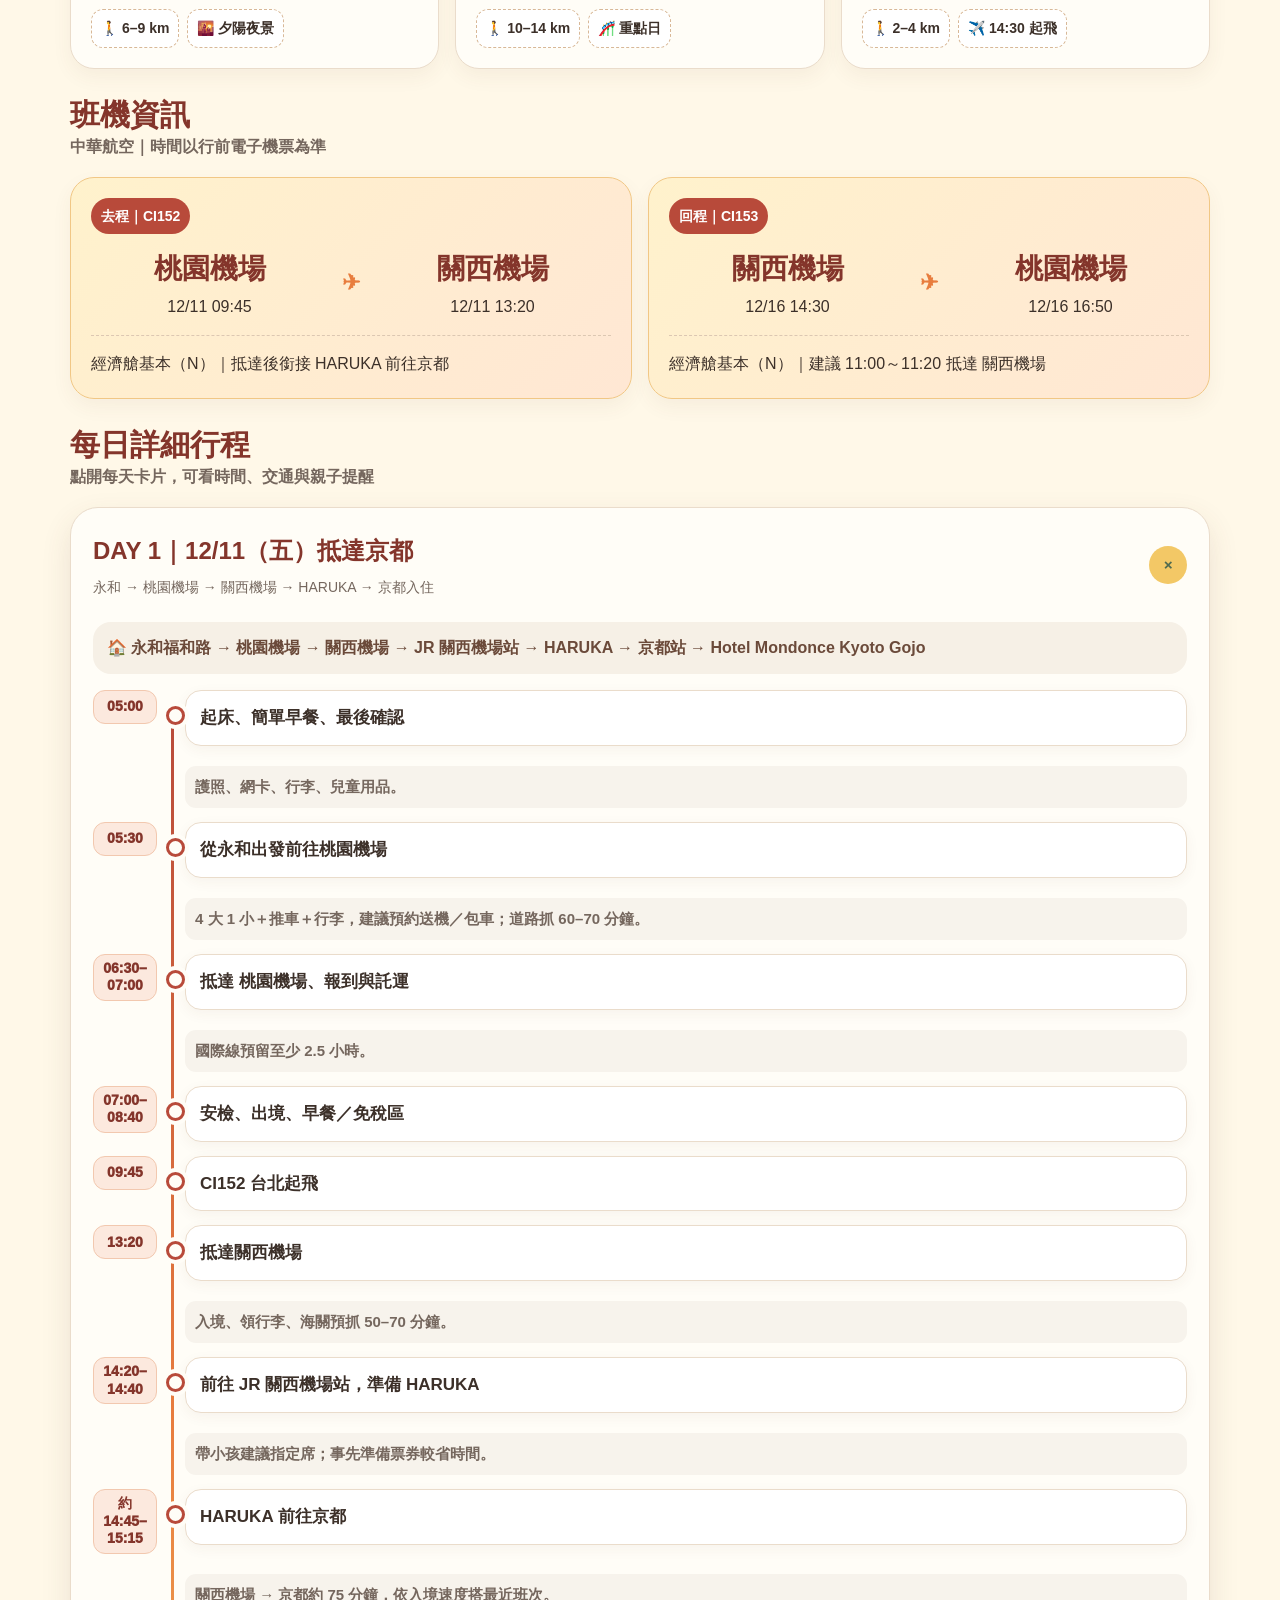
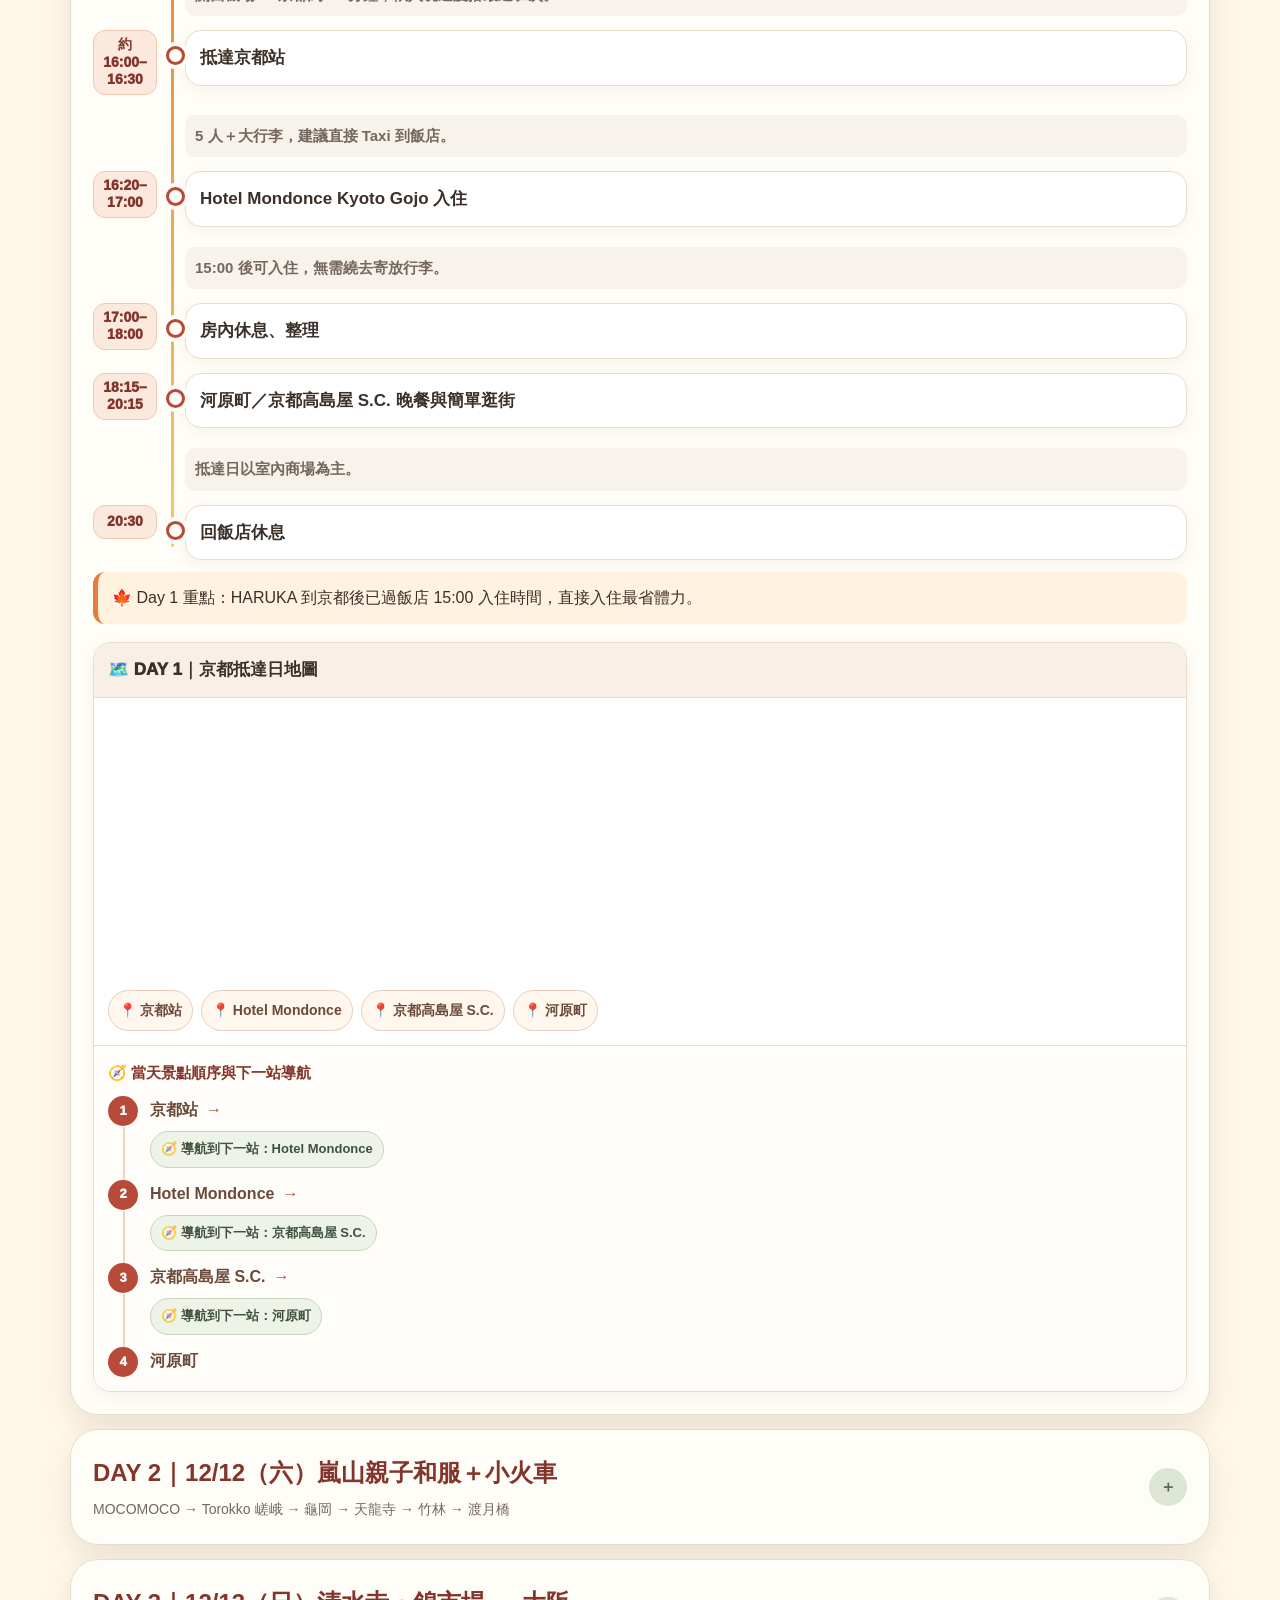
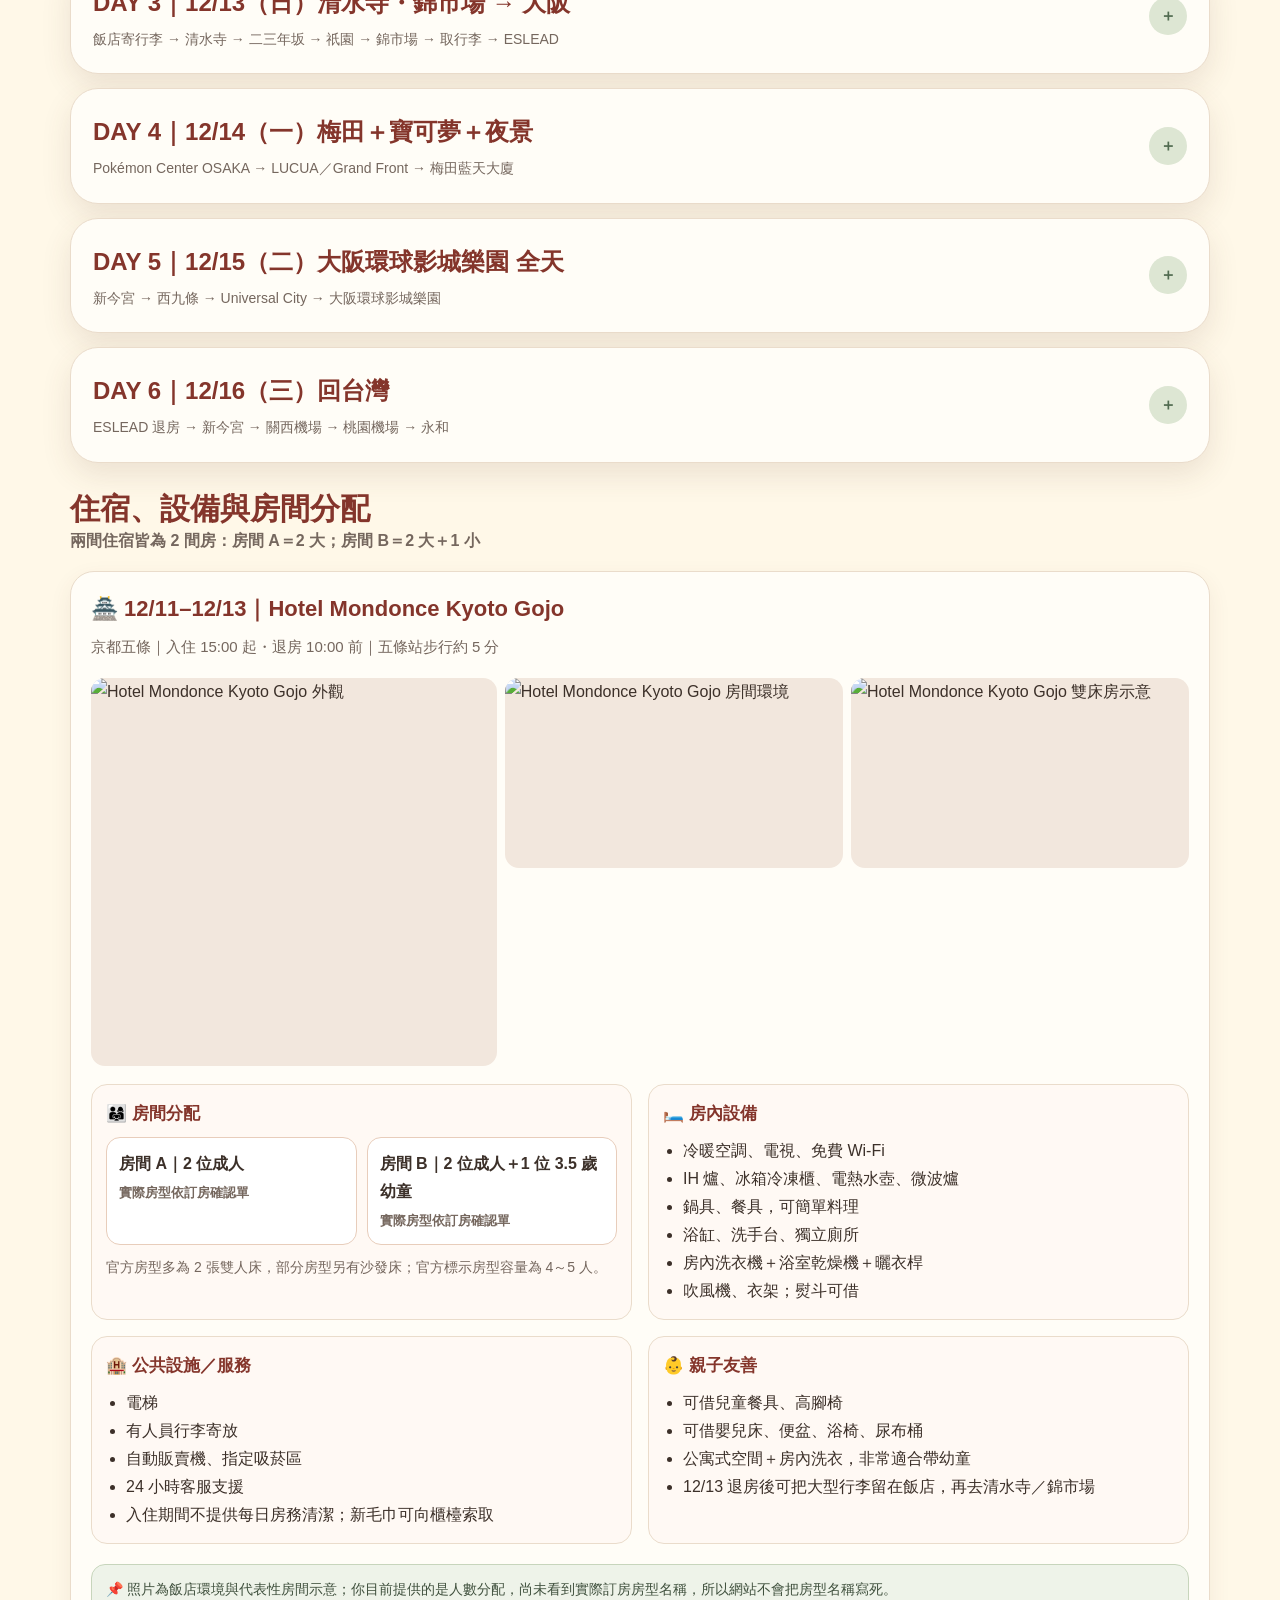
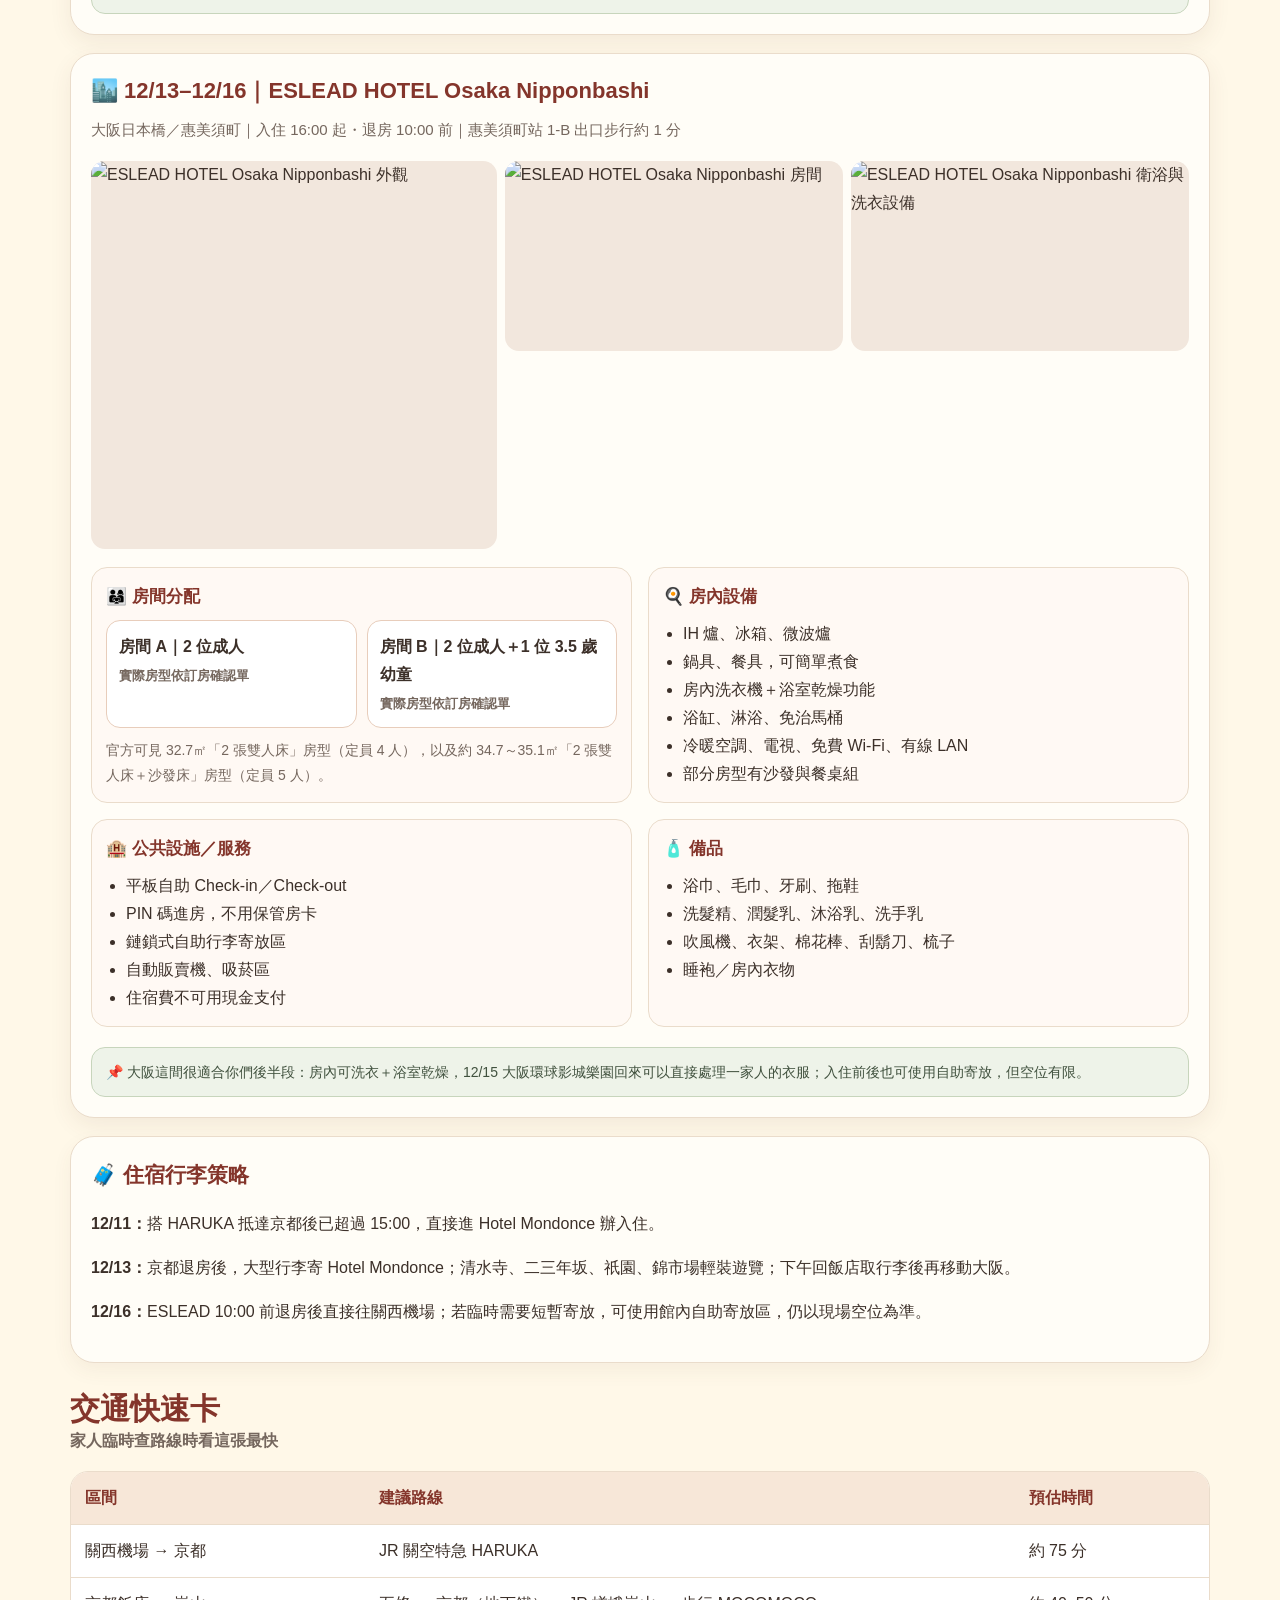
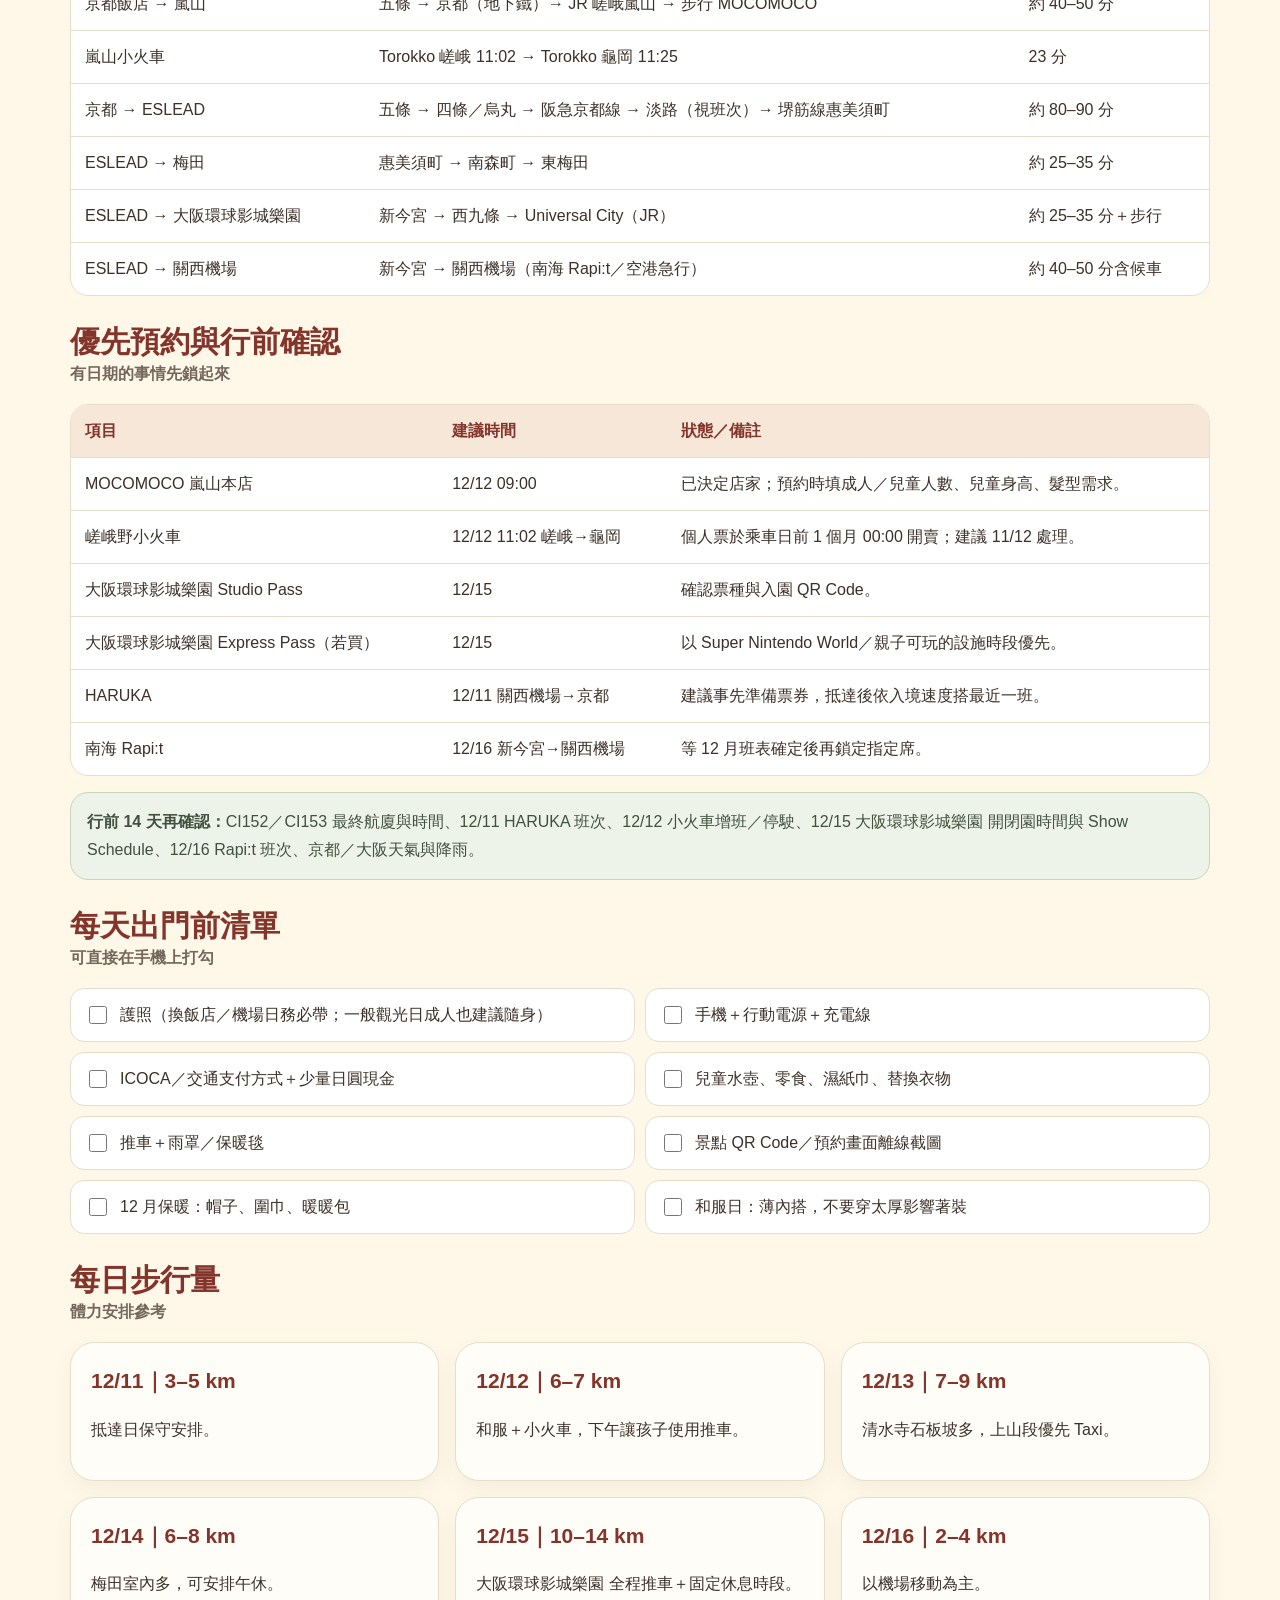
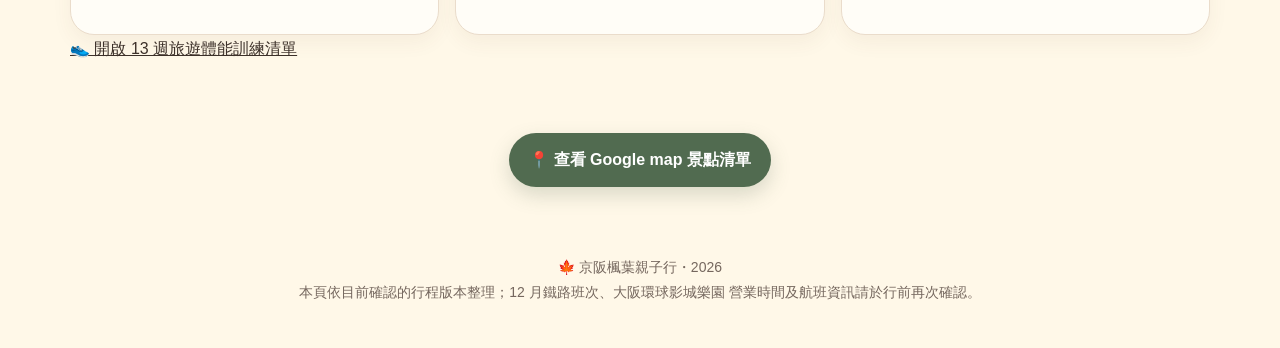
==== commit 28131a10: "Expand lodging section with facilities, photos, and room assignments" ====
--- a/keihan-2026/index.html
+++ b/keihan-2026/index.html
@@ -1 +1 @@
-<!DOCTYPE html><html lang="zh-Hant"><head><meta charset="utf-8"><meta name="viewport" content="width=device-width,initial-scale=1"><meta name="theme-color" content="#B84A3A"><title>京阪楓葉親子行</title><style>body{margin:0;background:#fff8e8;color:#84352b;font-family:-apple-system,BlinkMacSystemFont,"PingFang TC","Noto Sans TC","Microsoft JhengHei",sans-serif;display:grid;place-items:center;min-height:100vh}.loading{font-size:18px;font-weight:800;text-align:center}.loading span{font-size:42px;display:block;margin-bottom:8px}</style></head><body><div class="loading"><span>🍁</span>正在載入京阪楓葉親子行…</div><script>(async()=>{try{const files=['site-part-0.txt','site-part-1.txt','site-part-2.txt','site-part-3.txt'];const parts=await Promise.all(files.map(f=>fetch('./'+f+'?v=20260911route4').then(r=>{if(!r.ok)throw new Error(f);return r.text()})));let html=parts.join('');html=html.replace('</style>','.toggle-icon{width:38px!important;height:38px!important;min-width:38px!important;min-height:38px!important;flex:0 0 38px!important;aspect-ratio:1/1!important;border-radius:50%!important;padding:0!important}.stay-photo{width:100%;height:190px;object-fit:cover;border-radius:16px;display:block;margin:0 0 14px;background:#f1e6dc}.stay-card{overflow:hidden}.map-route{padding:14px;border-top:1px solid var(--line);background:#fffdf9}.map-route-title{font-size:15px;font-weight:950;color:var(--maple-dark);margin-bottom:10px}.route-stop{display:grid;grid-template-columns:32px minmax(0,1fr);gap:10px;align-items:start;position:relative;padding-bottom:12px}.route-stop:last-child{padding-bottom:0}.route-stop:not(:last-child):after{content:\"\";position:absolute;left:15px;top:31px;bottom:-1px;width:2px;background:#ead4c6}.route-num{width:30px;height:30px;border-radius:50%;background:var(--maple);color:#fff;display:grid;place-items:center;font-weight:950;font-size:13px;z-index:1}.route-body{min-width:0}.route-place{display:flex;align-items:center;gap:8px;flex-wrap:wrap}.route-place>a{color:var(--brown);font-weight:900;text-decoration:none}.route-arrow{color:var(--maple);font-weight:900}.route-next{display:inline-flex;align-items:center;gap:5px;margin-top:7px;text-decoration:none;background:#eef3e9;color:#40513e;border:1px solid #c7d5bc;padding:6px 10px;border-radius:999px;font-size:13px;font-weight:850}.route-next:hover{background:#dfead9}@media(max-width:560px){.map-route{padding:12px}.route-stop{grid-template-columns:30px minmax(0,1fr);gap:9px}.route-num{width:28px;height:28px;font-size:12px}.route-stop:not(:last-child):after{left:13px;top:29px}.route-next{font-size:12px;padding:6px 9px}}</style>');html=html.replaceAll('USJ','大阪環球影城樂園');html=html.replace('<div class="card"><h3>🏯 12/11–12/13｜Hotel Mondonce Kyoto Gojo</h3>','<div class="card stay-card"><img class="stay-photo" src="https://photos.smugmug.com/Kyoto-Hotels/Hotel-Mondonce-Kyoto-Gojo/i-nwC4fzF/0/3cf92619/L/kyoto-2024-mondonce-kyoto-gojo-exterior-L.jpg" alt="Hotel Mondonce Kyoto Gojo 外觀" loading="lazy"><h3>🏯 12/11–12/13｜Hotel Mondonce Kyoto Gojo</h3>');html=html.replace('<div class="card"><h3>🏙️ 12/13–12/16｜ESLEAD HOTEL Osaka Nipponbashi</h3>','<div class="card stay-card"><img class="stay-photo" src="https://pix10.agoda.net/hotelImages/37981333/-1/9d8bd17a11b91a3b4a69d7176a7003cd.jpg?ce=0&s=1024x768" alt="ESLEAD HOTEL Osaka Nipponbashi 外觀" loading="lazy"><h3>🏙️ 12/13–12/16｜ESLEAD HOTEL Osaka Nipponbashi</h3>');const routeScript=`<script>(function(){function buildRoutes(){document.querySelectorAll('.day-map').forEach(function(map){if(map.querySelector('.map-route'))return;const links=[...map.querySelectorAll('.map-links .map-link')];if(links.length<2)return;const route=document.createElement('div');route.className='map-route';const title=document.createElement('div');title.className='map-route-title';title.textContent='🧭 當天景點順序與下一站導航';route.appendChild(title);links.forEach(function(link,i){const stop=document.createElement('div');stop.className='route-stop';const num=document.createElement('div');num.className='route-num';num.textContent=i+1;const body=document.createElement('div');body.className='route-body';const place=document.createElement('div');place.className='route-place';const placeLink=document.createElement('a');placeLink.href=link.href;placeLink.target='_blank';placeLink.rel='noopener noreferrer';placeLink.textContent=link.textContent.replace(/^📍\\s*/,'');place.appendChild(placeLink);if(i<links.length-1){const arrow=document.createElement('span');arrow.className='route-arrow';arrow.textContent='→';place.appendChild(arrow)}body.appendChild(place);if(i<links.length-1){try{const a=new URL(link.href);const b=new URL(links[i+1].href);const origin=a.searchParams.get('query')||placeLink.textContent;const destination=b.searchParams.get('query')||links[i+1].textContent.replace(/^📍\\s*/,'');const nav=document.createElement('a');nav.className='route-next';nav.target='_blank';nav.rel='noopener noreferrer';nav.href='https://www.google.com/maps/dir/?api=1&origin='+encodeURIComponent(origin)+'&destination='+encodeURIComponent(destination);nav.textContent='🧭 導航到下一站：'+links[i+1].textContent.replace(/^📍\\s*/,'');body.appendChild(nav)}catch(e){}}stop.appendChild(num);stop.appendChild(body);route.appendChild(stop)});map.appendChild(route)})}if(document.readyState==='loading'){document.addEventListener('DOMContentLoaded',buildRoutes)}else{buildRoutes()}})();<\/script>`;html=html.replace('</body>',routeScript+'</body>');document.open();document.write(html);document.close()}catch(e){document.body.innerHTML='<div class="loading"><span>🍁</span>行程頁載入失敗，請重新整理。</div>'}})();</script></body></html>+<!DOCTYPE html><html lang="zh-Hant"><head><meta charset="utf-8"><meta name="viewport" content="width=device-width,initial-scale=1"><meta name="theme-color" content="#B84A3A"><title>京阪楓葉親子行</title><style>body{margin:0;background:#fff8e8;color:#84352b;font-family:-apple-system,BlinkMacSystemFont,"PingFang TC","Noto Sans TC","Microsoft JhengHei",sans-serif;display:grid;place-items:center;min-height:100vh}.loading{font-size:18px;font-weight:800;text-align:center}.loading span{font-size:42px;display:block;margin-bottom:8px}</style></head><body><div class="loading"><span>🍁</span>正在載入京阪楓葉親子行…</div><script>(async()=>{try{const files=['site-part-0.txt','site-part-1.txt','site-part-2.txt','site-part-3.txt'];const parts=await Promise.all(files.map(f=>fetch('./'+f+'?v=20260911staydetail').then(r=>{if(!r.ok)throw new Error(f);return r.text()})));let html=parts.join('');html=html.replace('</style>','.toggle-icon{width:38px!important;height:38px!important;min-width:38px!important;min-height:38px!important;flex:0 0 38px!important;aspect-ratio:1/1!important;border-radius:50%!important;padding:0!important}.stay-photo{width:100%;height:190px;object-fit:cover;border-radius:16px;display:block;margin:0 0 14px;background:#f1e6dc}.stay-card{overflow:hidden}.map-route{padding:14px;border-top:1px solid var(--line);background:#fffdf9}.map-route-title{font-size:15px;font-weight:950;color:var(--maple-dark);margin-bottom:10px}.route-stop{display:grid;grid-template-columns:32px minmax(0,1fr);gap:10px;align-items:start;position:relative;padding-bottom:12px}.route-stop:last-child{padding-bottom:0}.route-stop:not(:last-child):after{content:\"\";position:absolute;left:15px;top:31px;bottom:-1px;width:2px;background:#ead4c6}.route-num{width:30px;height:30px;border-radius:50%;background:var(--maple);color:#fff;display:grid;place-items:center;font-weight:950;font-size:13px;z-index:1}.route-body{min-width:0}.route-place{display:flex;align-items:center;gap:8px;flex-wrap:wrap}.route-place>a{color:var(--brown);font-weight:900;text-decoration:none}.route-arrow{color:var(--maple);font-weight:900}.route-next{display:inline-flex;align-items:center;gap:5px;margin-top:7px;text-decoration:none;background:#eef3e9;color:#40513e;border:1px solid #c7d5bc;padding:6px 10px;border-radius:999px;font-size:13px;font-weight:850}.route-next:hover{background:#dfead9}.stay-detail-card{background:var(--paper);border:1px solid var(--line);border-radius:24px;overflow:hidden;box-shadow:0 8px 22px rgba(99,63,47,.08);margin-bottom:18px}.stay-detail-head{padding:18px 20px 8px}.stay-detail-head h3{margin:0 0 6px;color:var(--maple-dark);font-size:22px}.stay-meta{color:var(--muted);font-size:15px}.stay-gallery{display:grid;grid-template-columns:1.2fr 1fr 1fr;gap:8px;padding:10px 20px 0}.stay-gallery img{width:100%;height:190px;object-fit:cover;border-radius:14px;background:#f2e7dd}.stay-gallery img:first-child{height:388px;grid-row:span 2}.stay-content{display:grid;grid-template-columns:1fr 1fr;gap:16px;padding:18px 20px 20px}.stay-box{background:#fff9f4;border:1px solid var(--line);border-radius:16px;padding:14px}.stay-box h4{margin:0 0 8px;color:var(--maple-dark);font-size:17px}.stay-box ul{margin:0;padding-left:20px}.room-split{display:grid;grid-template-columns:1fr 1fr;gap:10px}.room-chip{background:#fff;border:1px solid #e8cdbb;border-radius:14px;padding:12px;font-weight:800}.room-chip small{display:block;color:var(--muted);font-weight:600;margin-top:3px}.stay-note{margin:0 20px 20px;background:#eef3e9;border:1px solid #c7d5bc;color:#40513e;border-radius:14px;padding:12px 14px;font-size:14px}@media(max-width:760px){.stay-gallery{grid-template-columns:1fr 1fr}.stay-gallery img,.stay-gallery img:first-child{height:180px;grid-row:auto}.stay-gallery img:first-child{grid-column:1/-1;height:220px}.stay-content{grid-template-columns:1fr}.room-split{grid-template-columns:1fr}}@media(max-width:560px){.map-route{padding:12px}.route-stop{grid-template-columns:30px minmax(0,1fr);gap:9px}.route-num{width:28px;height:28px;font-size:12px}.route-stop:not(:last-child):after{left:13px;top:29px}.route-next{font-size:12px;padding:6px 9px}.stay-gallery{padding:8px 14px 0;gap:6px}.stay-gallery img,.stay-gallery img:first-child{height:145px}.stay-gallery img:first-child{height:190px}.stay-content{padding:14px}.stay-note{margin:0 14px 14px}}</style>');html=html.replaceAll('USJ','大阪環球影城樂園');html=html.replace('https://commons.wikimedia.org/wiki/Special:Redirect/file/Kyoto_Tower_at_dusk,_from_railway_station.jpg?width=900','https://images.openai.com/static-rsc-4/Ixsv3kw3nGn_yYKXTl0hgeN0qWrw3BkPc22xITmkDtqCYOYtwFvafC2Cb2BGBthYZlERi0JNDlOXTijbT0FPy58GWG9NPtzsVpZLxrg9k7WS5rSS74aM-2KbH3OR5Lekbg9Q2yrZ7sTKfRBYzoesl1kud0yiJH6RaSkMlLNX_ZSgOWgq4WH9N-WX5-mIb3F4?purpose=fullsize');html=html.replace('.overview-thumb{width:100%;height:158px;object-fit:cover;','.overview-thumb{width:100%;height:158px;object-fit:cover;object-position:center center;');const stayStart=html.indexOf('<section id="stay">');const stayEnd=html.indexOf('<section id="transport">');if(stayStart!==-1&&stayEnd!==-1){const stayHtml=`<section id="stay"><div class="section-head"><div><h2 class="section-title">住宿、設備與房間分配</h2><div class="section-note">兩間住宿皆為 2 間房：房間 A＝2 大；房間 B＝2 大＋1 小</div></div></div><div class="stay-detail-card"><div class="stay-detail-head"><h3>🏯 12/11–12/13｜Hotel Mondonce Kyoto Gojo</h3><div class="stay-meta">京都五條｜入住 15:00 起・退房 10:00 前｜五條站步行約 5 分</div></div><div class="stay-gallery"><img src="https://photos.smugmug.com/Kyoto-Hotels/Hotel-Mondonce-Kyoto-Gojo/i-nwC4fzF/0/3cf92619/L/kyoto-2024-mondonce-kyoto-gojo-exterior-L.jpg" alt="Hotel Mondonce Kyoto Gojo 外觀" loading="lazy"><img src="https://images.trvl-media.com/lodging/33000000/32790000/32789500/32789479/30db4c91.jpg?impolicy=resizecrop&ra=fill&rh=575&rw=575" alt="Hotel Mondonce Kyoto Gojo 房間環境" loading="lazy"><img src="https://images.trvl-media.com/lodging/33000000/32790000/32789500/32789479/3b243e91.jpg?impolicy=resizecrop&ra=fill&rh=575&rw=575" alt="Hotel Mondonce Kyoto Gojo 雙床房示意" loading="lazy"></div><div class="stay-content"><div class="stay-box"><h4>👨‍👩‍👧 房間分配</h4><div class="room-split"><div class="room-chip">房間 A｜2 位成人<small>實際房型依訂房確認單</small></div><div class="room-chip">房間 B｜2 位成人＋1 位 3.5 歲幼童<small>實際房型依訂房確認單</small></div></div><p style="margin:10px 0 0;color:var(--muted);font-size:14px">官方房型多為 2 張雙人床，部分房型另有沙發床；官方標示房型容量為 4～5 人。</p></div><div class="stay-box"><h4>🛏️ 房內設備</h4><ul><li>冷暖空調、電視、免費 Wi‑Fi</li><li>IH 爐、冰箱冷凍櫃、電熱水壺、微波爐</li><li>鍋具、餐具，可簡單料理</li><li>浴缸、洗手台、獨立廁所</li><li>房內洗衣機＋浴室乾燥機＋曬衣桿</li><li>吹風機、衣架；熨斗可借</li></ul></div><div class="stay-box"><h4>🏨 公共設施／服務</h4><ul><li>電梯</li><li>有人員行李寄放</li><li>自動販賣機、指定吸菸區</li><li>24 小時客服支援</li><li>入住期間不提供每日房務清潔；新毛巾可向櫃檯索取</li></ul></div><div class="stay-box"><h4>👶 親子友善</h4><ul><li>可借兒童餐具、高腳椅</li><li>可借嬰兒床、便盆、浴椅、尿布桶</li><li>公寓式空間＋房內洗衣，非常適合帶幼童</li><li>12/13 退房後可把大型行李留在飯店，再去清水寺／錦市場</li></ul></div></div><div class="stay-note">📌 照片為飯店環境與代表性房間示意；你目前提供的是人數分配，尚未看到實際訂房房型名稱，所以網站不會把房型名稱寫死。</div></div><div class="stay-detail-card"><div class="stay-detail-head"><h3>🏙️ 12/13–12/16｜ESLEAD HOTEL Osaka Nipponbashi</h3><div class="stay-meta">大阪日本橋／惠美須町｜入住 16:00 起・退房 10:00 前｜惠美須町站 1-B 出口步行約 1 分</div></div><div class="stay-gallery"><img src="https://pix10.agoda.net/hotelImages/37981333/-1/9d8bd17a11b91a3b4a69d7176a7003cd.jpg?ce=0&s=1024x768" alt="ESLEAD HOTEL Osaka Nipponbashi 外觀" loading="lazy"><img src="https://cf.bstatic.com/xdata/images/hotel/max1024x768/582151133.jpg?k=530c4f5af237c357cd923e328bf29274ffa55462f4a305c0a8581abcae8b14fd&o=" alt="ESLEAD HOTEL Osaka Nipponbashi 房間" loading="lazy"><img src="https://images.trvl-media.com/lodging/97000000/96770000/96766300/96766246/17e705ba.jpg?impolicy=resizecrop&ra=fill&rh=575&rw=575" alt="ESLEAD HOTEL Osaka Nipponbashi 衛浴與洗衣設備" loading="lazy"></div><div class="stay-content"><div class="stay-box"><h4>👨‍👩‍👧 房間分配</h4><div class="room-split"><div class="room-chip">房間 A｜2 位成人<small>實際房型依訂房確認單</small></div><div class="room-chip">房間 B｜2 位成人＋1 位 3.5 歲幼童<small>實際房型依訂房確認單</small></div></div><p style="margin:10px 0 0;color:var(--muted);font-size:14px">官方可見 32.7㎡「2 張雙人床」房型（定員 4 人），以及約 34.7～35.1㎡「2 張雙人床＋沙發床」房型（定員 5 人）。</p></div><div class="stay-box"><h4>🍳 房內設備</h4><ul><li>IH 爐、冰箱、微波爐</li><li>鍋具、餐具，可簡單煮食</li><li>房內洗衣機＋浴室乾燥功能</li><li>浴缸、淋浴、免治馬桶</li><li>冷暖空調、電視、免費 Wi‑Fi、有線 LAN</li><li>部分房型有沙發與餐桌組</li></ul></div><div class="stay-box"><h4>🏨 公共設施／服務</h4><ul><li>平板自助 Check-in／Check-out</li><li>PIN 碼進房，不用保管房卡</li><li>鏈鎖式自助行李寄放區</li><li>自動販賣機、吸菸區</li><li>住宿費不可用現金支付</li></ul></div><div class="stay-box"><h4>🧴 備品</h4><ul><li>浴巾、毛巾、牙刷、拖鞋</li><li>洗髮精、潤髮乳、沐浴乳、洗手乳</li><li>吹風機、衣架、棉花棒、刮鬍刀、梳子</li><li>睡袍／房內衣物</li></ul></div></div><div class="stay-note">📌 大阪這間很適合你們後半段：房內可洗衣＋浴室乾燥，12/15 大阪環球影城樂園回來可以直接處理一家人的衣服；入住前後也可使用自助寄放，但空位有限。</div></div><div class="card"><h3>🧳 住宿行李策略</h3><p><b>12/11：</b>搭 HARUKA 抵達京都後已超過 15:00，直接進 Hotel Mondonce 辦入住。</p><p><b>12/13：</b>京都退房後，大型行李寄 Hotel Mondonce；清水寺、二三年坂、祇園、錦市場輕裝遊覽；下午回飯店取行李後再移動大阪。</p><p><b>12/16：</b>ESLEAD 10:00 前退房後直接往關西機場；若臨時需要短暫寄放，可使用館內自助寄放區，仍以現場空位為準。</p></div></section>`;html=html.slice(0,stayStart)+stayHtml+html.slice(stayEnd)}const routeScript=`<script>(function(){function buildRoutes(){document.querySelectorAll('.day-map').forEach(function(map){if(map.querySelector('.map-route'))return;const links=[...map.querySelectorAll('.map-links .map-link')];if(links.length<2)return;const route=document.createElement('div');route.className='map-route';const title=document.createElement('div');title.className='map-route-title';title.textContent='🧭 當天景點順序與下一站導航';route.appendChild(title);links.forEach(function(link,i){const stop=document.createElement('div');stop.className='route-stop';const num=document.createElement('div');num.className='route-num';num.textContent=i+1;const body=document.createElement('div');body.className='route-body';const place=document.createElement('div');place.className='route-place';const placeLink=document.createElement('a');placeLink.href=link.href;placeLink.target='_blank';placeLink.rel='noopener noreferrer';placeLink.textContent=link.textContent.replace(/^📍\\s*/,'');place.appendChild(placeLink);if(i<links.length-1){const arrow=document.createElement('span');arrow.className='route-arrow';arrow.textContent='→';place.appendChild(arrow)}body.appendChild(place);if(i<links.length-1){try{const a=new URL(link.href);const b=new URL(links[i+1].href);const origin=a.searchParams.get('query')||placeLink.textContent;const destination=b.searchParams.get('query')||links[i+1].textContent.replace(/^📍\\s*/,'');const nav=document.createElement('a');nav.className='route-next';nav.target='_blank';nav.rel='noopener noreferrer';nav.href='https://www.google.com/maps/dir/?api=1&origin='+encodeURIComponent(origin)+'&destination='+encodeURIComponent(destination);nav.textContent='🧭 導航到下一站：'+links[i+1].textContent.replace(/^📍\\s*/,'');body.appendChild(nav)}catch(e){}}stop.appendChild(num);stop.appendChild(body);route.appendChild(stop)});map.appendChild(route)})}if(document.readyState==='loading'){document.addEventListener('DOMContentLoaded',buildRoutes)}else{buildRoutes()}})();<\/script>`;html=html.replace('</body>',routeScript+'</body>');document.open();document.write(html);document.close()}catch(e){document.body.innerHTML='<div class="loading"><span>🍁</span>行程頁載入失敗，請重新整理。</div>'}})();</script></body></html>
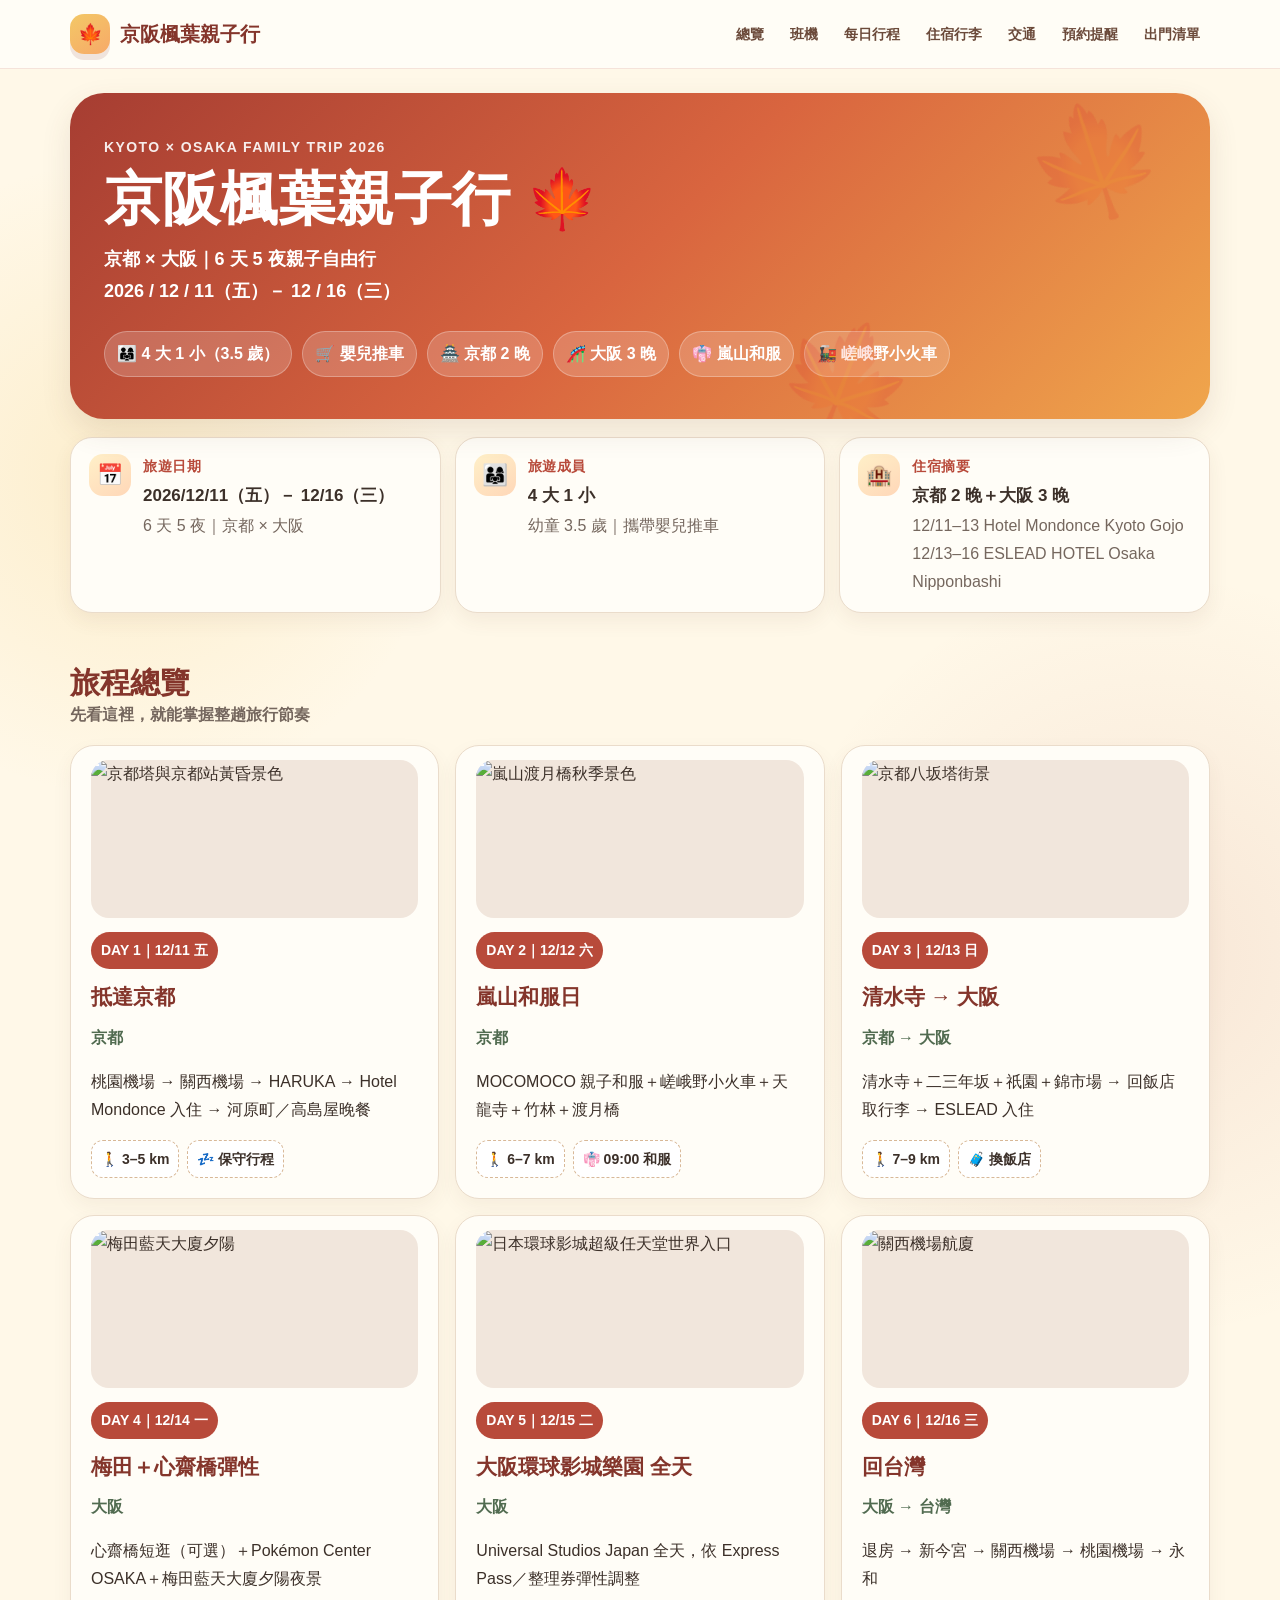
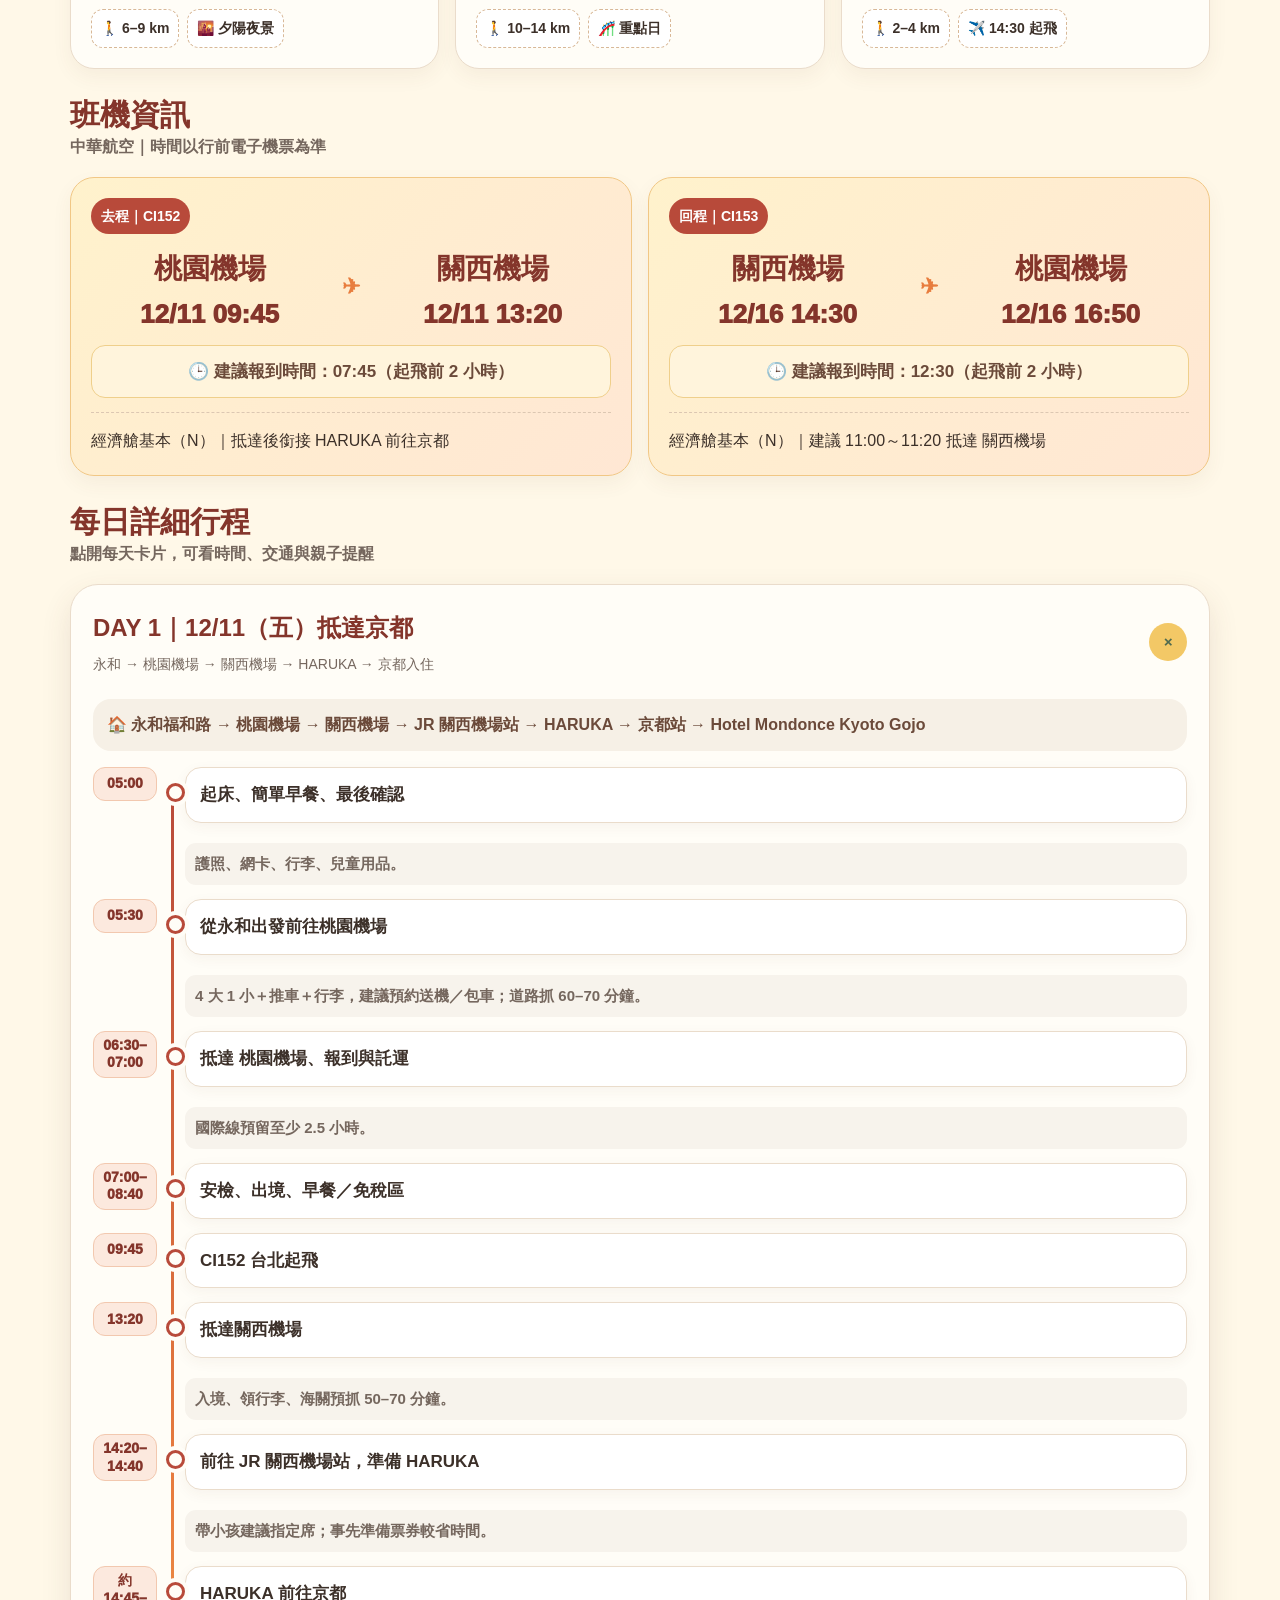
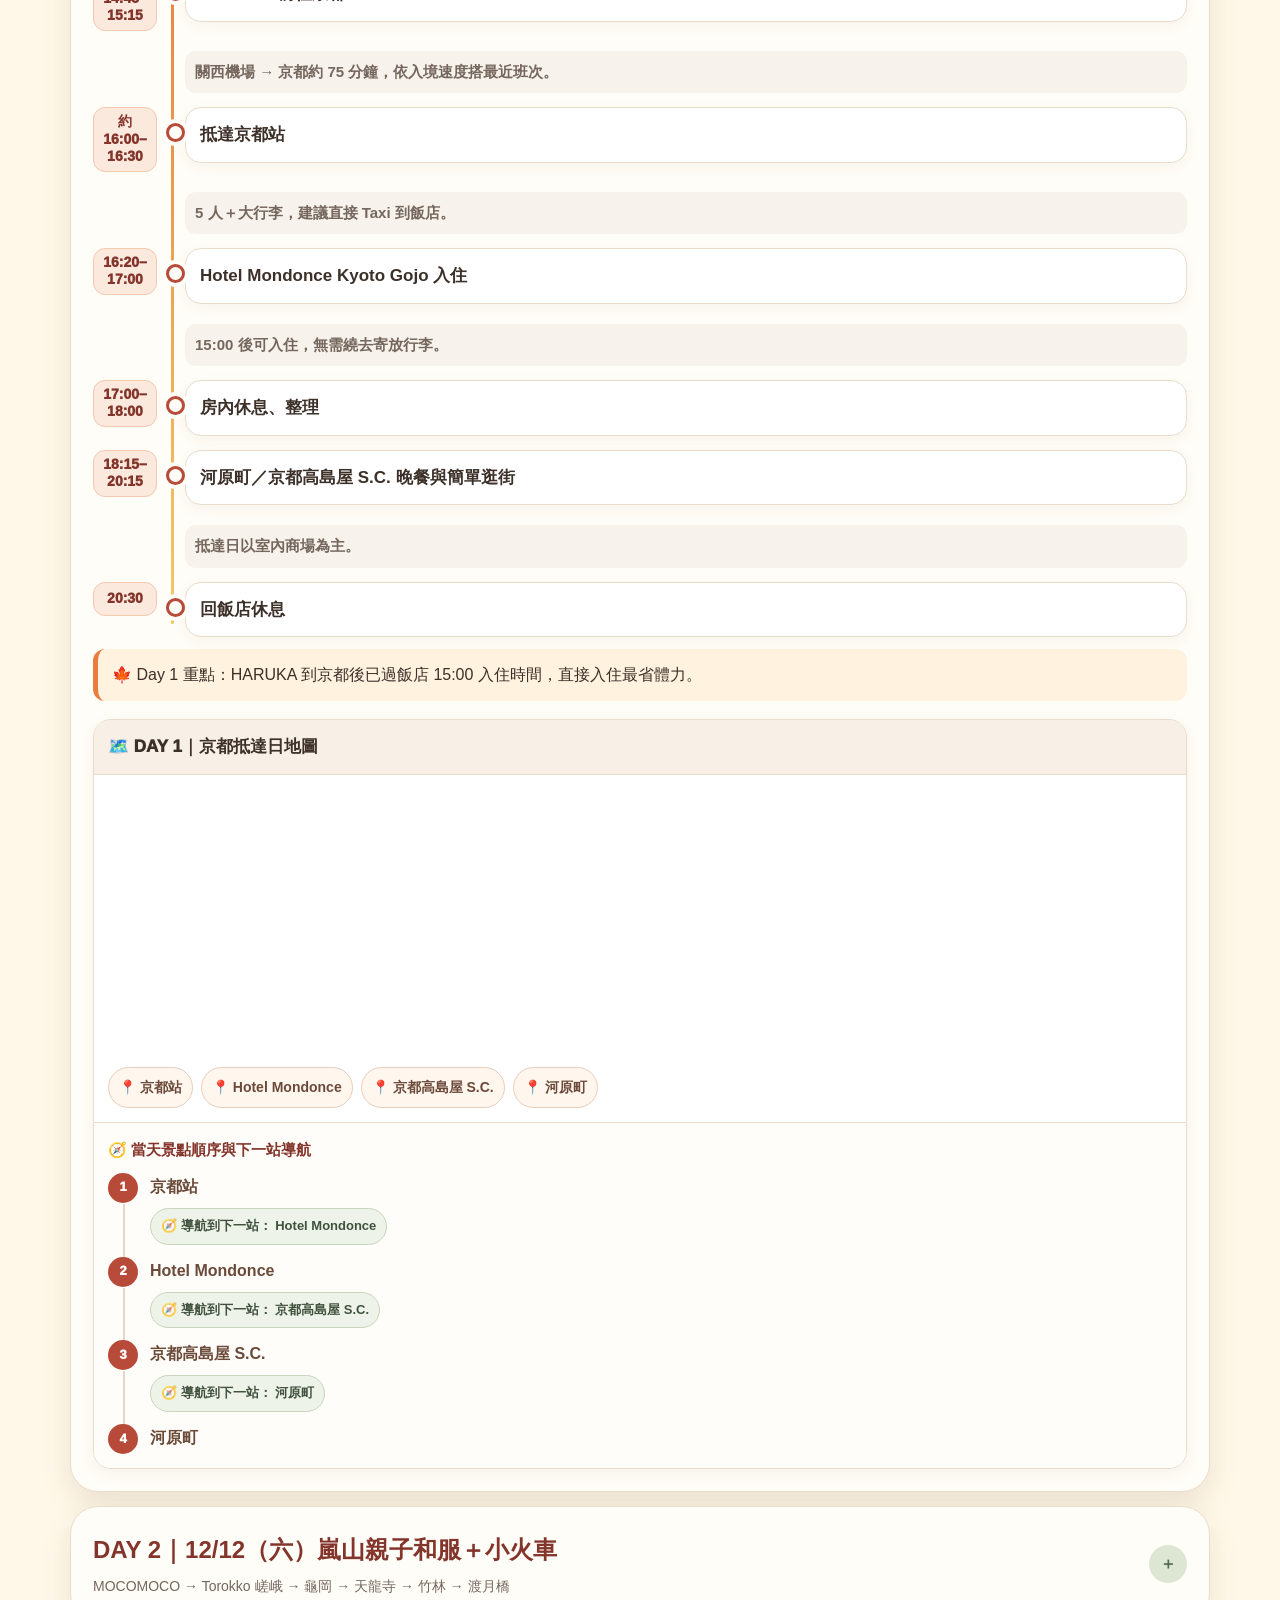
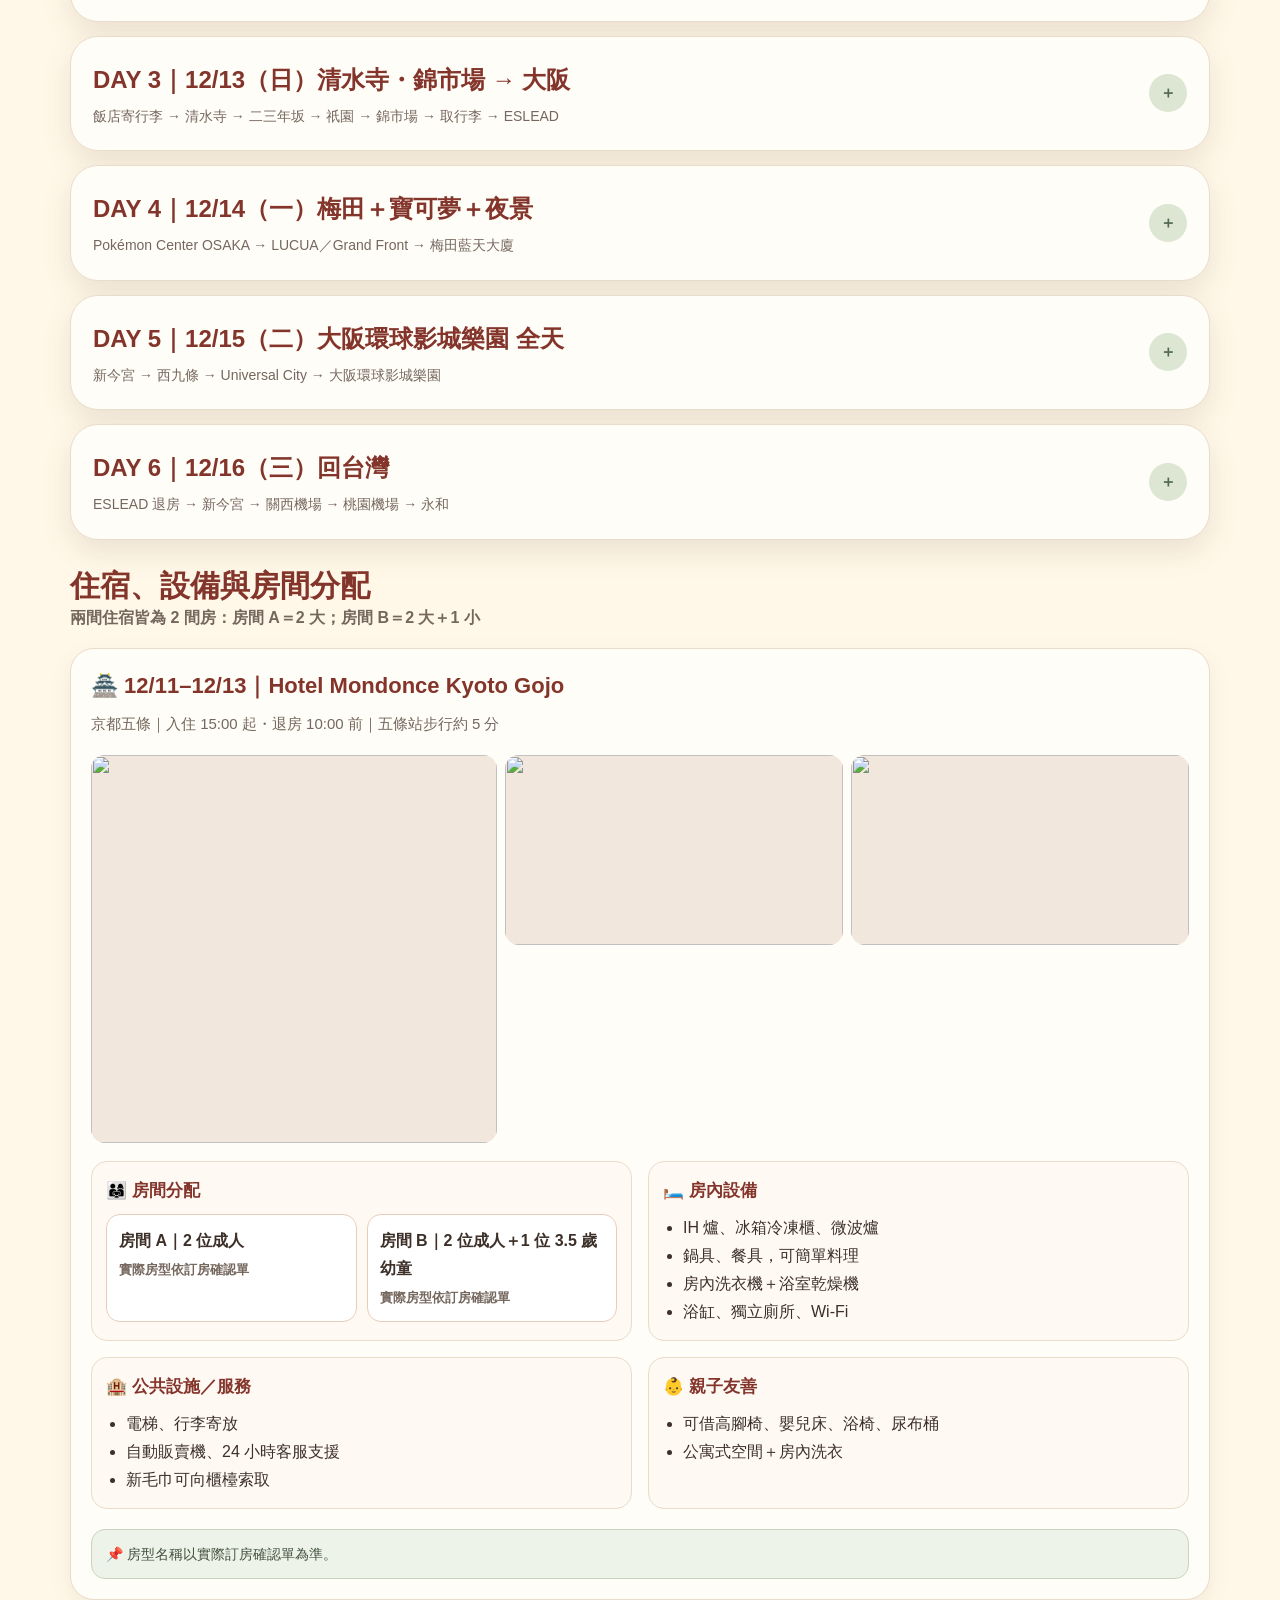
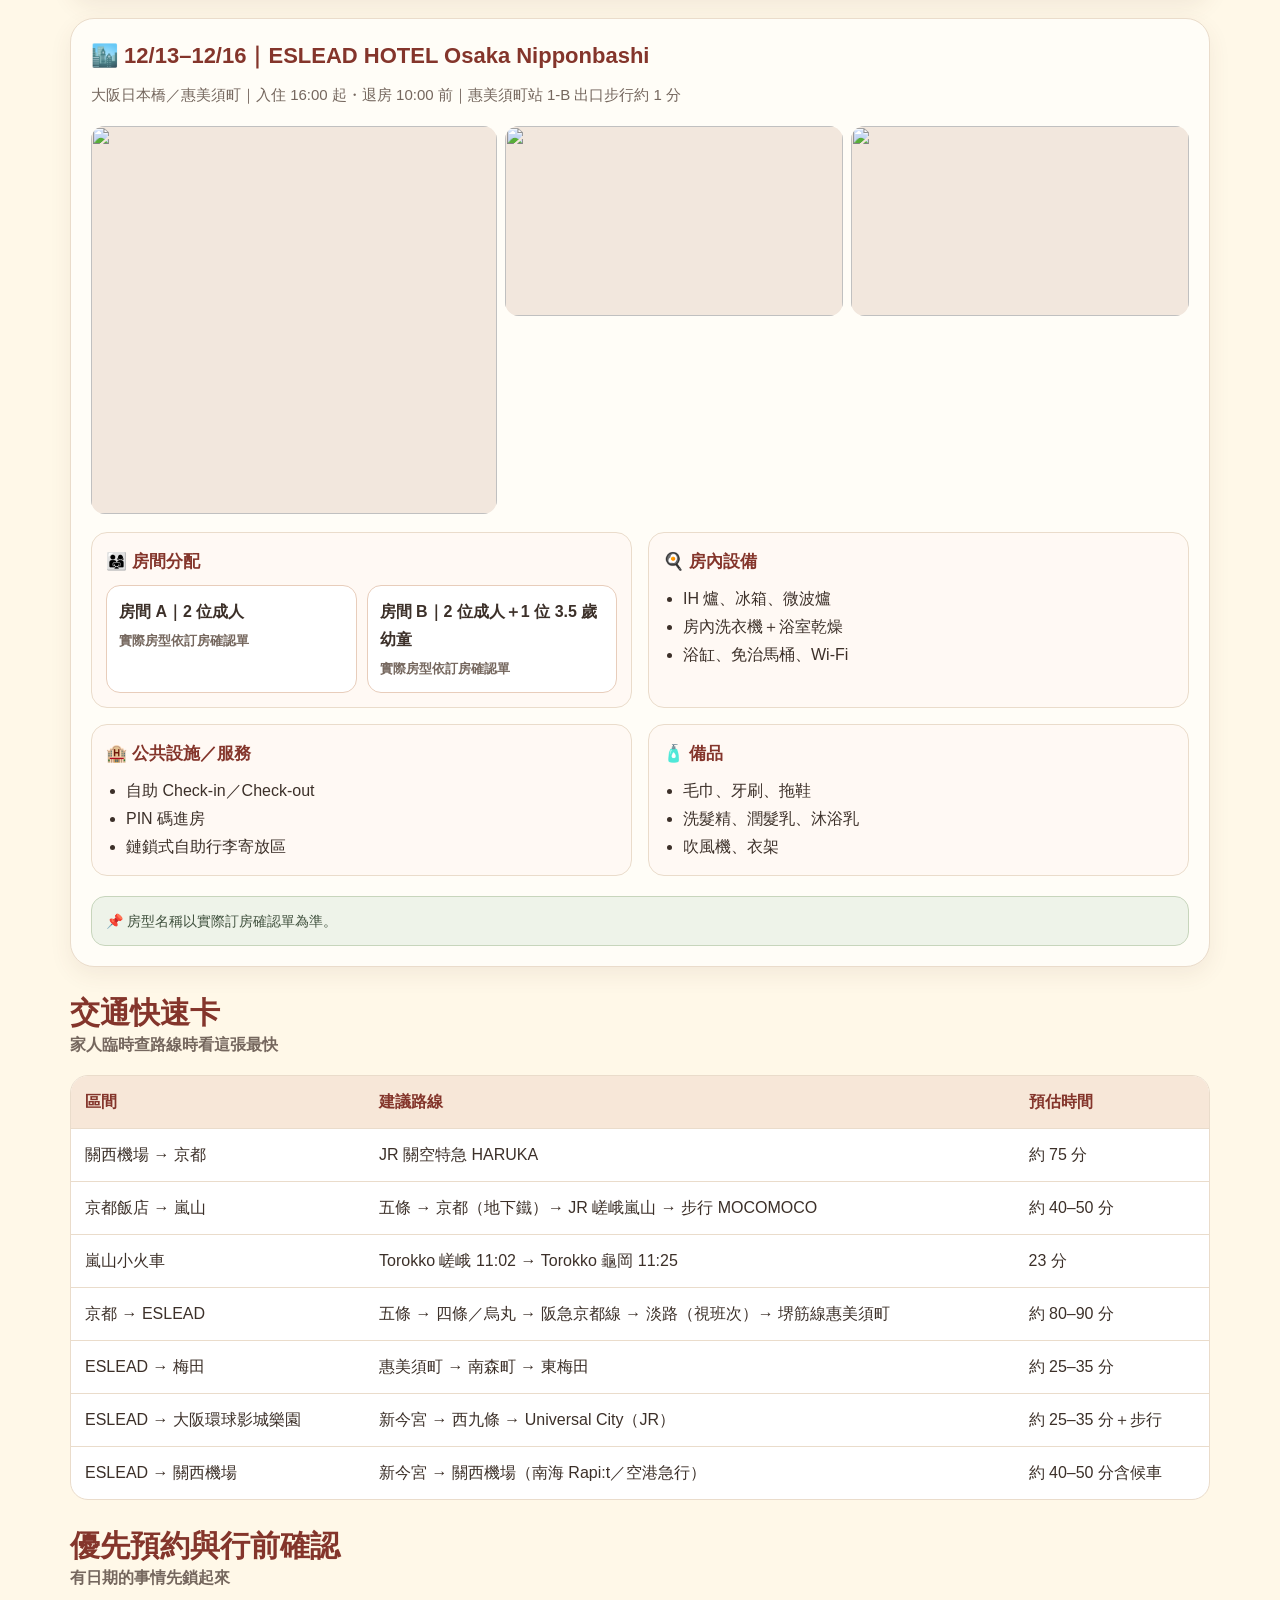
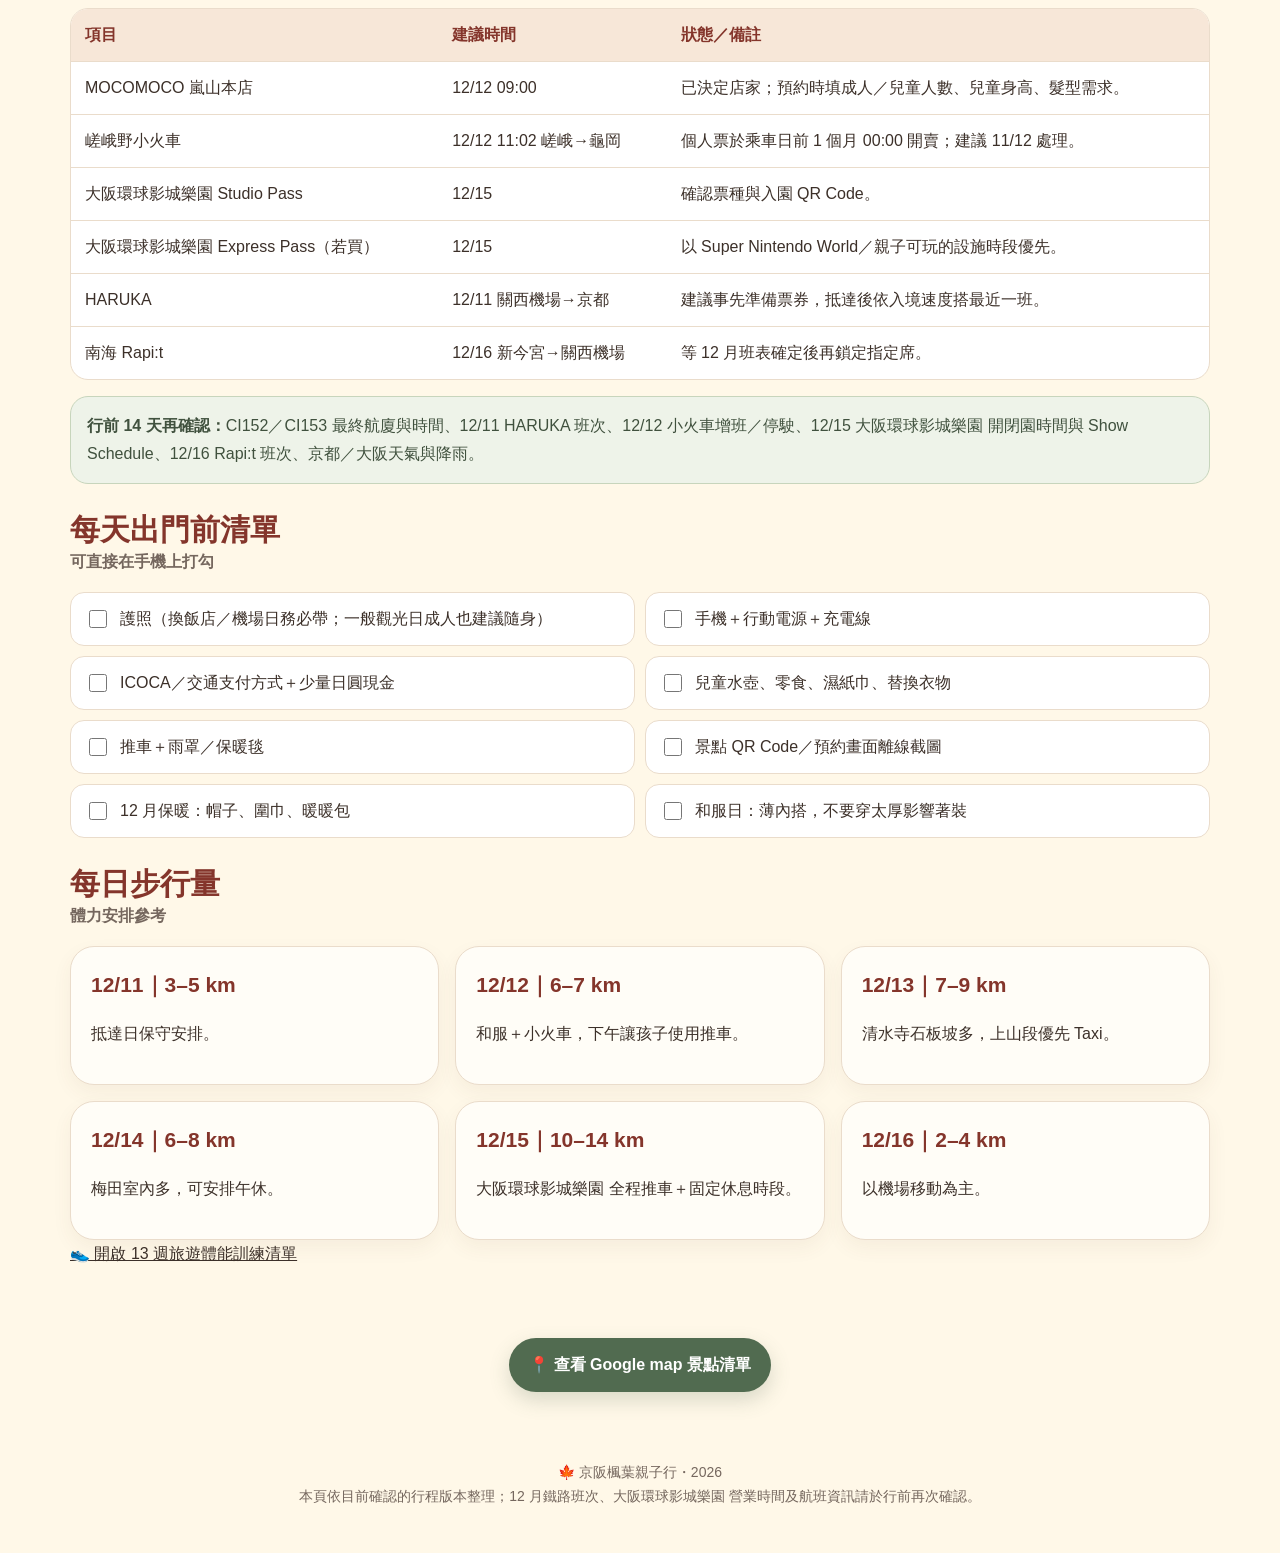
==== commit 74d31eb6: "Emphasize flight dates and add check-in times" ====
--- a/keihan-2026/index.html
+++ b/keihan-2026/index.html
@@ -1 +1,15 @@
-<!DOCTYPE html><html lang="zh-Hant"><head><meta charset="utf-8"><meta name="viewport" content="width=device-width,initial-scale=1"><meta name="theme-color" content="#B84A3A"><title>京阪楓葉親子行</title><style>body{margin:0;background:#fff8e8;color:#84352b;font-family:-apple-system,BlinkMacSystemFont,"PingFang TC","Noto Sans TC","Microsoft JhengHei",sans-serif;display:grid;place-items:center;min-height:100vh}.loading{font-size:18px;font-weight:800;text-align:center}.loading span{font-size:42px;display:block;margin-bottom:8px}</style></head><body><div class="loading"><span>🍁</span>正在載入京阪楓葉親子行…</div><script>(async()=>{try{const files=['site-part-0.txt','site-part-1.txt','site-part-2.txt','site-part-3.txt'];const parts=await Promise.all(files.map(f=>fetch('./'+f+'?v=20260911staydetail').then(r=>{if(!r.ok)throw new Error(f);return r.text()})));let html=parts.join('');html=html.replace('</style>','.toggle-icon{width:38px!important;height:38px!important;min-width:38px!important;min-height:38px!important;flex:0 0 38px!important;aspect-ratio:1/1!important;border-radius:50%!important;padding:0!important}.stay-photo{width:100%;height:190px;object-fit:cover;border-radius:16px;display:block;margin:0 0 14px;background:#f1e6dc}.stay-card{overflow:hidden}.map-route{padding:14px;border-top:1px solid var(--line);background:#fffdf9}.map-route-title{font-size:15px;font-weight:950;color:var(--maple-dark);margin-bottom:10px}.route-stop{display:grid;grid-template-columns:32px minmax(0,1fr);gap:10px;align-items:start;position:relative;padding-bottom:12px}.route-stop:last-child{padding-bottom:0}.route-stop:not(:last-child):after{content:\"\";position:absolute;left:15px;top:31px;bottom:-1px;width:2px;background:#ead4c6}.route-num{width:30px;height:30px;border-radius:50%;background:var(--maple);color:#fff;display:grid;place-items:center;font-weight:950;font-size:13px;z-index:1}.route-body{min-width:0}.route-place{display:flex;align-items:center;gap:8px;flex-wrap:wrap}.route-place>a{color:var(--brown);font-weight:900;text-decoration:none}.route-arrow{color:var(--maple);font-weight:900}.route-next{display:inline-flex;align-items:center;gap:5px;margin-top:7px;text-decoration:none;background:#eef3e9;color:#40513e;border:1px solid #c7d5bc;padding:6px 10px;border-radius:999px;font-size:13px;font-weight:850}.route-next:hover{background:#dfead9}.stay-detail-card{background:var(--paper);border:1px solid var(--line);border-radius:24px;overflow:hidden;box-shadow:0 8px 22px rgba(99,63,47,.08);margin-bottom:18px}.stay-detail-head{padding:18px 20px 8px}.stay-detail-head h3{margin:0 0 6px;color:var(--maple-dark);font-size:22px}.stay-meta{color:var(--muted);font-size:15px}.stay-gallery{display:grid;grid-template-columns:1.2fr 1fr 1fr;gap:8px;padding:10px 20px 0}.stay-gallery img{width:100%;height:190px;object-fit:cover;border-radius:14px;background:#f2e7dd}.stay-gallery img:first-child{height:388px;grid-row:span 2}.stay-content{display:grid;grid-template-columns:1fr 1fr;gap:16px;padding:18px 20px 20px}.stay-box{background:#fff9f4;border:1px solid var(--line);border-radius:16px;padding:14px}.stay-box h4{margin:0 0 8px;color:var(--maple-dark);font-size:17px}.stay-box ul{margin:0;padding-left:20px}.room-split{display:grid;grid-template-columns:1fr 1fr;gap:10px}.room-chip{background:#fff;border:1px solid #e8cdbb;border-radius:14px;padding:12px;font-weight:800}.room-chip small{display:block;color:var(--muted);font-weight:600;margin-top:3px}.stay-note{margin:0 20px 20px;background:#eef3e9;border:1px solid #c7d5bc;color:#40513e;border-radius:14px;padding:12px 14px;font-size:14px}@media(max-width:760px){.stay-gallery{grid-template-columns:1fr 1fr}.stay-gallery img,.stay-gallery img:first-child{height:180px;grid-row:auto}.stay-gallery img:first-child{grid-column:1/-1;height:220px}.stay-content{grid-template-columns:1fr}.room-split{grid-template-columns:1fr}}@media(max-width:560px){.map-route{padding:12px}.route-stop{grid-template-columns:30px minmax(0,1fr);gap:9px}.route-num{width:28px;height:28px;font-size:12px}.route-stop:not(:last-child):after{left:13px;top:29px}.route-next{font-size:12px;padding:6px 9px}.stay-gallery{padding:8px 14px 0;gap:6px}.stay-gallery img,.stay-gallery img:first-child{height:145px}.stay-gallery img:first-child{height:190px}.stay-content{padding:14px}.stay-note{margin:0 14px 14px}}</style>');html=html.replaceAll('USJ','大阪環球影城樂園');html=html.replace('https://commons.wikimedia.org/wiki/Special:Redirect/file/Kyoto_Tower_at_dusk,_from_railway_station.jpg?width=900','https://images.openai.com/static-rsc-4/Ixsv3kw3nGn_yYKXTl0hgeN0qWrw3BkPc22xITmkDtqCYOYtwFvafC2Cb2BGBthYZlERi0JNDlOXTijbT0FPy58GWG9NPtzsVpZLxrg9k7WS5rSS74aM-2KbH3OR5Lekbg9Q2yrZ7sTKfRBYzoesl1kud0yiJH6RaSkMlLNX_ZSgOWgq4WH9N-WX5-mIb3F4?purpose=fullsize');html=html.replace('.overview-thumb{width:100%;height:158px;object-fit:cover;','.overview-thumb{width:100%;height:158px;object-fit:cover;object-position:center center;');const stayStart=html.indexOf('<section id="stay">');const stayEnd=html.indexOf('<section id="transport">');if(stayStart!==-1&&stayEnd!==-1){const stayHtml=`<section id="stay"><div class="section-head"><div><h2 class="section-title">住宿、設備與房間分配</h2><div class="section-note">兩間住宿皆為 2 間房：房間 A＝2 大；房間 B＝2 大＋1 小</div></div></div><div class="stay-detail-card"><div class="stay-detail-head"><h3>🏯 12/11–12/13｜Hotel Mondonce Kyoto Gojo</h3><div class="stay-meta">京都五條｜入住 15:00 起・退房 10:00 前｜五條站步行約 5 分</div></div><div class="stay-gallery"><img src="https://photos.smugmug.com/Kyoto-Hotels/Hotel-Mondonce-Kyoto-Gojo/i-nwC4fzF/0/3cf92619/L/kyoto-2024-mondonce-kyoto-gojo-exterior-L.jpg" alt="Hotel Mondonce Kyoto Gojo 外觀" loading="lazy"><img src="https://images.trvl-media.com/lodging/33000000/32790000/32789500/32789479/30db4c91.jpg?impolicy=resizecrop&ra=fill&rh=575&rw=575" alt="Hotel Mondonce Kyoto Gojo 房間環境" loading="lazy"><img src="https://images.trvl-media.com/lodging/33000000/32790000/32789500/32789479/3b243e91.jpg?impolicy=resizecrop&ra=fill&rh=575&rw=575" alt="Hotel Mondonce Kyoto Gojo 雙床房示意" loading="lazy"></div><div class="stay-content"><div class="stay-box"><h4>👨‍👩‍👧 房間分配</h4><div class="room-split"><div class="room-chip">房間 A｜2 位成人<small>實際房型依訂房確認單</small></div><div class="room-chip">房間 B｜2 位成人＋1 位 3.5 歲幼童<small>實際房型依訂房確認單</small></div></div><p style="margin:10px 0 0;color:var(--muted);font-size:14px">官方房型多為 2 張雙人床，部分房型另有沙發床；官方標示房型容量為 4～5 人。</p></div><div class="stay-box"><h4>🛏️ 房內設備</h4><ul><li>冷暖空調、電視、免費 Wi‑Fi</li><li>IH 爐、冰箱冷凍櫃、電熱水壺、微波爐</li><li>鍋具、餐具，可簡單料理</li><li>浴缸、洗手台、獨立廁所</li><li>房內洗衣機＋浴室乾燥機＋曬衣桿</li><li>吹風機、衣架；熨斗可借</li></ul></div><div class="stay-box"><h4>🏨 公共設施／服務</h4><ul><li>電梯</li><li>有人員行李寄放</li><li>自動販賣機、指定吸菸區</li><li>24 小時客服支援</li><li>入住期間不提供每日房務清潔；新毛巾可向櫃檯索取</li></ul></div><div class="stay-box"><h4>👶 親子友善</h4><ul><li>可借兒童餐具、高腳椅</li><li>可借嬰兒床、便盆、浴椅、尿布桶</li><li>公寓式空間＋房內洗衣，非常適合帶幼童</li><li>12/13 退房後可把大型行李留在飯店，再去清水寺／錦市場</li></ul></div></div><div class="stay-note">📌 照片為飯店環境與代表性房間示意；你目前提供的是人數分配，尚未看到實際訂房房型名稱，所以網站不會把房型名稱寫死。</div></div><div class="stay-detail-card"><div class="stay-detail-head"><h3>🏙️ 12/13–12/16｜ESLEAD HOTEL Osaka Nipponbashi</h3><div class="stay-meta">大阪日本橋／惠美須町｜入住 16:00 起・退房 10:00 前｜惠美須町站 1-B 出口步行約 1 分</div></div><div class="stay-gallery"><img src="https://pix10.agoda.net/hotelImages/37981333/-1/9d8bd17a11b91a3b4a69d7176a7003cd.jpg?ce=0&s=1024x768" alt="ESLEAD HOTEL Osaka Nipponbashi 外觀" loading="lazy"><img src="https://cf.bstatic.com/xdata/images/hotel/max1024x768/582151133.jpg?k=530c4f5af237c357cd923e328bf29274ffa55462f4a305c0a8581abcae8b14fd&o=" alt="ESLEAD HOTEL Osaka Nipponbashi 房間" loading="lazy"><img src="https://images.trvl-media.com/lodging/97000000/96770000/96766300/96766246/17e705ba.jpg?impolicy=resizecrop&ra=fill&rh=575&rw=575" alt="ESLEAD HOTEL Osaka Nipponbashi 衛浴與洗衣設備" loading="lazy"></div><div class="stay-content"><div class="stay-box"><h4>👨‍👩‍👧 房間分配</h4><div class="room-split"><div class="room-chip">房間 A｜2 位成人<small>實際房型依訂房確認單</small></div><div class="room-chip">房間 B｜2 位成人＋1 位 3.5 歲幼童<small>實際房型依訂房確認單</small></div></div><p style="margin:10px 0 0;color:var(--muted);font-size:14px">官方可見 32.7㎡「2 張雙人床」房型（定員 4 人），以及約 34.7～35.1㎡「2 張雙人床＋沙發床」房型（定員 5 人）。</p></div><div class="stay-box"><h4>🍳 房內設備</h4><ul><li>IH 爐、冰箱、微波爐</li><li>鍋具、餐具，可簡單煮食</li><li>房內洗衣機＋浴室乾燥功能</li><li>浴缸、淋浴、免治馬桶</li><li>冷暖空調、電視、免費 Wi‑Fi、有線 LAN</li><li>部分房型有沙發與餐桌組</li></ul></div><div class="stay-box"><h4>🏨 公共設施／服務</h4><ul><li>平板自助 Check-in／Check-out</li><li>PIN 碼進房，不用保管房卡</li><li>鏈鎖式自助行李寄放區</li><li>自動販賣機、吸菸區</li><li>住宿費不可用現金支付</li></ul></div><div class="stay-box"><h4>🧴 備品</h4><ul><li>浴巾、毛巾、牙刷、拖鞋</li><li>洗髮精、潤髮乳、沐浴乳、洗手乳</li><li>吹風機、衣架、棉花棒、刮鬍刀、梳子</li><li>睡袍／房內衣物</li></ul></div></div><div class="stay-note">📌 大阪這間很適合你們後半段：房內可洗衣＋浴室乾燥，12/15 大阪環球影城樂園回來可以直接處理一家人的衣服；入住前後也可使用自助寄放，但空位有限。</div></div><div class="card"><h3>🧳 住宿行李策略</h3><p><b>12/11：</b>搭 HARUKA 抵達京都後已超過 15:00，直接進 Hotel Mondonce 辦入住。</p><p><b>12/13：</b>京都退房後，大型行李寄 Hotel Mondonce；清水寺、二三年坂、祇園、錦市場輕裝遊覽；下午回飯店取行李後再移動大阪。</p><p><b>12/16：</b>ESLEAD 10:00 前退房後直接往關西機場；若臨時需要短暫寄放，可使用館內自助寄放區，仍以現場空位為準。</p></div></section>`;html=html.slice(0,stayStart)+stayHtml+html.slice(stayEnd)}const routeScript=`<script>(function(){function buildRoutes(){document.querySelectorAll('.day-map').forEach(function(map){if(map.querySelector('.map-route'))return;const links=[...map.querySelectorAll('.map-links .map-link')];if(links.length<2)return;const route=document.createElement('div');route.className='map-route';const title=document.createElement('div');title.className='map-route-title';title.textContent='🧭 當天景點順序與下一站導航';route.appendChild(title);links.forEach(function(link,i){const stop=document.createElement('div');stop.className='route-stop';const num=document.createElement('div');num.className='route-num';num.textContent=i+1;const body=document.createElement('div');body.className='route-body';const place=document.createElement('div');place.className='route-place';const placeLink=document.createElement('a');placeLink.href=link.href;placeLink.target='_blank';placeLink.rel='noopener noreferrer';placeLink.textContent=link.textContent.replace(/^📍\\s*/,'');place.appendChild(placeLink);if(i<links.length-1){const arrow=document.createElement('span');arrow.className='route-arrow';arrow.textContent='→';place.appendChild(arrow)}body.appendChild(place);if(i<links.length-1){try{const a=new URL(link.href);const b=new URL(links[i+1].href);const origin=a.searchParams.get('query')||placeLink.textContent;const destination=b.searchParams.get('query')||links[i+1].textContent.replace(/^📍\\s*/,'');const nav=document.createElement('a');nav.className='route-next';nav.target='_blank';nav.rel='noopener noreferrer';nav.href='https://www.google.com/maps/dir/?api=1&origin='+encodeURIComponent(origin)+'&destination='+encodeURIComponent(destination);nav.textContent='🧭 導航到下一站：'+links[i+1].textContent.replace(/^📍\\s*/,'');body.appendChild(nav)}catch(e){}}stop.appendChild(num);stop.appendChild(body);route.appendChild(stop)});map.appendChild(route)})}if(document.readyState==='loading'){document.addEventListener('DOMContentLoaded',buildRoutes)}else{buildRoutes()}})();<\/script>`;html=html.replace('</body>',routeScript+'</body>');document.open();document.write(html);document.close()}catch(e){document.body.innerHTML='<div class="loading"><span>🍁</span>行程頁載入失敗，請重新整理。</div>'}})();</script></body></html>+<!DOCTYPE html><html lang="zh-Hant"><head><meta charset="utf-8"><meta name="viewport" content="width=device-width,initial-scale=1"><meta name="theme-color" content="#B84A3A"><title>京阪楓葉親子行</title><style>body{margin:0;background:#fff8e8;color:#84352b;font-family:-apple-system,BlinkMacSystemFont,"PingFang TC","Noto Sans TC","Microsoft JhengHei",sans-serif;display:grid;place-items:center;min-height:100vh}.loading{font-size:18px;font-weight:800;text-align:center}.loading span{font-size:42px;display:block;margin-bottom:8px}</style></head><body><div class="loading"><span>🍁</span>正在載入京阪楓葉親子行…</div><script>(async()=>{try{const files=['site-part-0.txt','site-part-1.txt','site-part-2.txt','site-part-3.txt'];const parts=await Promise.all(files.map(f=>fetch('./'+f+'?v=20260911flight').then(r=>{if(!r.ok)throw new Error(f);return r.text()})));let html=parts.join('');const extraCss=`
+.toggle-icon{width:38px!important;height:38px!important;min-width:38px!important;min-height:38px!important;flex:0 0 38px!important;aspect-ratio:1/1!important;border-radius:50%!important;padding:0!important}
+.overview-thumb{object-position:center center!important}
+.flight-datetime{font-size:26px;font-weight:950;line-height:1.2;margin-top:6px;color:var(--maple-dark)}
+.checkin-time{margin-top:14px;padding:11px 13px;border-radius:14px;background:#fff4dc;border:1px solid #efcf8b;color:#6b4a3a;font-size:17px;font-weight:900;text-align:center}
+@media(max-width:560px){.flight-datetime{font-size:23px}.checkin-time{font-size:16px}}
+.stay-detail-card{background:var(--paper);border:1px solid var(--line);border-radius:24px;overflow:hidden;box-shadow:0 8px 22px rgba(99,63,47,.08);margin-bottom:18px}.stay-detail-head{padding:18px 20px 8px}.stay-detail-head h3{margin:0 0 6px;color:var(--maple-dark);font-size:22px}.stay-meta{color:var(--muted);font-size:15px}.stay-gallery{display:grid;grid-template-columns:1.2fr 1fr 1fr;gap:8px;padding:10px 20px 0}.stay-gallery img{width:100%;height:190px;object-fit:cover;border-radius:14px;background:#f2e7dd}.stay-gallery img:first-child{height:388px;grid-row:span 2}.stay-content{display:grid;grid-template-columns:1fr 1fr;gap:16px;padding:18px 20px 20px}.stay-box{background:#fff9f4;border:1px solid var(--line);border-radius:16px;padding:14px}.stay-box h4{margin:0 0 8px;color:var(--maple-dark);font-size:17px}.stay-box ul{margin:0;padding-left:20px}.room-split{display:grid;grid-template-columns:1fr 1fr;gap:10px}.room-chip{background:#fff;border:1px solid #e8cdbb;border-radius:14px;padding:12px;font-weight:800}.room-chip small{display:block;color:var(--muted);font-weight:600;margin-top:3px}.stay-note{margin:0 20px 20px;background:#eef3e9;border:1px solid #c7d5bc;color:#40513e;border-radius:14px;padding:12px 14px;font-size:14px}
+.map-route{padding:14px;border-top:1px solid var(--line);background:#fffdf9}.map-route-title{font-size:15px;font-weight:950;color:var(--maple-dark);margin-bottom:10px}.route-stop{display:grid;grid-template-columns:32px minmax(0,1fr);gap:10px;align-items:start;position:relative;padding-bottom:12px}.route-stop:last-child{padding-bottom:0}.route-stop:not(:last-child):after{content:'';position:absolute;left:15px;top:31px;bottom:-1px;width:2px;background:#ead4c6}.route-num{width:30px;height:30px;border-radius:50%;background:var(--maple);color:#fff;display:grid;place-items:center;font-weight:950;font-size:13px;z-index:1}.route-body{min-width:0}.route-place{display:flex;align-items:center;gap:8px;flex-wrap:wrap}.route-place>a{color:var(--brown);font-weight:900;text-decoration:none}.route-arrow{color:var(--maple);font-weight:900}.route-next{display:inline-flex;align-items:center;gap:5px;margin-top:7px;text-decoration:none;background:#eef3e9;color:#40513e;border:1px solid #c7d5bc;padding:6px 10px;border-radius:999px;font-size:13px;font-weight:850}
+@media(max-width:760px){.stay-gallery{grid-template-columns:1fr 1fr}.stay-gallery img,.stay-gallery img:first-child{height:180px;grid-row:auto}.stay-gallery img:first-child{grid-column:1/-1;height:220px}.stay-content{grid-template-columns:1fr}.room-split{grid-template-columns:1fr}}
+@media(max-width:560px){.stay-gallery{padding:8px 14px 0;gap:6px}.stay-gallery img,.stay-gallery img:first-child{height:145px}.stay-gallery img:first-child{height:190px}.stay-content{padding:14px}.stay-note{margin:0 14px 14px}}
+`;html=html.replace('</style>',extraCss+'</style>');html=html.replaceAll('USJ','大阪環球影城樂園');html=html.replace('https://commons.wikimedia.org/wiki/Special:Redirect/file/Kyoto_Tower_at_dusk,_from_railway_station.jpg?width=900','https://images.openai.com/static-rsc-4/Ixsv3kw3nGn_yYKXTl0hgeN0qWrw3BkPc22xITmkDtqCYOYtwFvafC2Cb2BGBthYZlERi0JNDlOXTijbT0FPy58GWG9NPtzsVpZLxrg9k7WS5rSS74aM-2KbH3OR5Lekbg9Q2yrZ7sTKfRBYzoesl1kud0yiJH6RaSkMlLNX_ZSgOWgq4WH9N-WX5-mIb3F4?purpose=fullsize');const enhance=`<script>(function(){function onReady(){
+const flightCards=[...document.querySelectorAll('#flights .card.highlight')];const specs=[{a:'桃園機場',at:'12/11 09:45',b:'關西機場',bt:'12/11 13:20',check:'07:45'},{a:'關西機場',at:'12/16 14:30',b:'桃園機場',bt:'12/16 16:50',check:'12:30'}];flightCards.forEach((card,i)=>{const s=specs[i];if(!s)return;const aps=card.querySelectorAll('.airport');if(aps.length>=2){aps[0].innerHTML='<strong>'+s.a+'</strong><div class="flight-datetime">'+s.at+'</div>';aps[1].innerHTML='<strong>'+s.b+'</strong><div class="flight-datetime">'+s.bt+'</div>'}if(!card.querySelector('.checkin-time')){const meta=card.querySelector('.flight-meta');if(meta)meta.insertAdjacentHTML('beforebegin','<div class="checkin-time">🕒 建議報到時間：'+s.check+'（起飛前 2 小時）</div>')}});
+const stay=document.querySelector('#stay');if(stay){stay.innerHTML='<div class="section-head"><div><h2 class="section-title">住宿、設備與房間分配</h2><div class="section-note">兩間住宿皆為 2 間房：房間 A＝2 大；房間 B＝2 大＋1 小</div></div></div><div class="stay-detail-card"><div class="stay-detail-head"><h3>🏯 12/11–12/13｜Hotel Mondonce Kyoto Gojo</h3><div class="stay-meta">京都五條｜入住 15:00 起・退房 10:00 前｜五條站步行約 5 分</div></div><div class="stay-gallery"><img src="https://photos.smugmug.com/Kyoto-Hotels/Hotel-Mondonce-Kyoto-Gojo/i-nwC4fzF/0/3cf92619/L/kyoto-2024-mondonce-kyoto-gojo-exterior-L.jpg" loading="lazy"><img src="https://images.trvl-media.com/lodging/33000000/32790000/32789500/32789479/30db4c91.jpg?impolicy=resizecrop&ra=fill&rh=575&rw=575" loading="lazy"><img src="https://images.trvl-media.com/lodging/33000000/32790000/32789500/32789479/3b243e91.jpg?impolicy=resizecrop&ra=fill&rh=575&rw=575" loading="lazy"></div><div class="stay-content"><div class="stay-box"><h4>👨‍👩‍👧 房間分配</h4><div class="room-split"><div class="room-chip">房間 A｜2 位成人<small>實際房型依訂房確認單</small></div><div class="room-chip">房間 B｜2 位成人＋1 位 3.5 歲幼童<small>實際房型依訂房確認單</small></div></div></div><div class="stay-box"><h4>🛏️ 房內設備</h4><ul><li>IH 爐、冰箱冷凍櫃、微波爐</li><li>鍋具、餐具，可簡單料理</li><li>房內洗衣機＋浴室乾燥機</li><li>浴缸、獨立廁所、Wi‑Fi</li></ul></div><div class="stay-box"><h4>🏨 公共設施／服務</h4><ul><li>電梯、行李寄放</li><li>自動販賣機、24 小時客服支援</li><li>新毛巾可向櫃檯索取</li></ul></div><div class="stay-box"><h4>👶 親子友善</h4><ul><li>可借高腳椅、嬰兒床、浴椅、尿布桶</li><li>公寓式空間＋房內洗衣</li></ul></div></div><div class="stay-note">📌 房型名稱以實際訂房確認單為準。</div></div><div class="stay-detail-card"><div class="stay-detail-head"><h3>🏙️ 12/13–12/16｜ESLEAD HOTEL Osaka Nipponbashi</h3><div class="stay-meta">大阪日本橋／惠美須町｜入住 16:00 起・退房 10:00 前｜惠美須町站 1-B 出口步行約 1 分</div></div><div class="stay-gallery"><img src="https://pix10.agoda.net/hotelImages/37981333/-1/9d8bd17a11b91a3b4a69d7176a7003cd.jpg?ce=0&s=1024x768" loading="lazy"><img src="https://cf.bstatic.com/xdata/images/hotel/max1024x768/582151133.jpg?k=530c4f5af237c357cd923e328bf29274ffa55462f4a305c0a8581abcae8b14fd&o=" loading="lazy"><img src="https://images.trvl-media.com/lodging/97000000/96770000/96766300/96766246/17e705ba.jpg?impolicy=resizecrop&ra=fill&rh=575&rw=575" loading="lazy"></div><div class="stay-content"><div class="stay-box"><h4>👨‍👩‍👧 房間分配</h4><div class="room-split"><div class="room-chip">房間 A｜2 位成人<small>實際房型依訂房確認單</small></div><div class="room-chip">房間 B｜2 位成人＋1 位 3.5 歲幼童<small>實際房型依訂房確認單</small></div></div></div><div class="stay-box"><h4>🍳 房內設備</h4><ul><li>IH 爐、冰箱、微波爐</li><li>房內洗衣機＋浴室乾燥</li><li>浴缸、免治馬桶、Wi‑Fi</li></ul></div><div class="stay-box"><h4>🏨 公共設施／服務</h4><ul><li>自助 Check-in／Check-out</li><li>PIN 碼進房</li><li>鏈鎖式自助行李寄放區</li></ul></div><div class="stay-box"><h4>🧴 備品</h4><ul><li>毛巾、牙刷、拖鞋</li><li>洗髮精、潤髮乳、沐浴乳</li><li>吹風機、衣架</li></ul></div></div><div class="stay-note">📌 房型名稱以實際訂房確認單為準。</div></div>'}
+function buildRoutes(){document.querySelectorAll('.day-map').forEach(map=>{if(map.querySelector('.map-route'))return;const links=[...map.querySelectorAll('.map-links .map-link')];if(links.length<2)return;const route=document.createElement('div');route.className='map-route';route.innerHTML='<div class="map-route-title">🧭 當天景點順序與下一站導航</div>';links.forEach((link,i)=>{const stop=document.createElement('div');stop.className='route-stop';const num=document.createElement('div');num.className='route-num';num.textContent=i+1;const body=document.createElement('div');body.className='route-body';const place=document.createElement('div');place.className='route-place';const pl=document.createElement('a');pl.href=link.href;pl.target='_blank';pl.rel='noopener noreferrer';pl.textContent=link.textContent.replace(/^📍\s*/,'');place.appendChild(pl);body.appendChild(place);if(i<links.length-1){try{const a=new URL(link.href),b=new URL(links[i+1].href);const o=a.searchParams.get('query')||pl.textContent,d=b.searchParams.get('query')||links[i+1].textContent.replace(/^📍\s*/,'');const nav=document.createElement('a');nav.className='route-next';nav.href='https://www.google.com/maps/dir/?api=1&origin='+encodeURIComponent(o)+'&destination='+encodeURIComponent(d);nav.target='_blank';nav.rel='noopener noreferrer';nav.textContent='🧭 導航到下一站：'+links[i+1].textContent.replace(/^📍\s*/,'');body.appendChild(nav)}catch(e){}}stop.append(num,body);route.appendChild(stop)});map.appendChild(route)})}buildRoutes()}
+if(document.readyState==='loading')document.addEventListener('DOMContentLoaded',onReady);else onReady()})();<\/script>`;html=html.replace('</body>',enhance+'</body>');document.open();document.write(html);document.close()}catch(e){document.body.innerHTML='<div class="loading"><span>🍁</span>行程頁載入失敗，請重新整理。</div>'}})();</script></body></html>
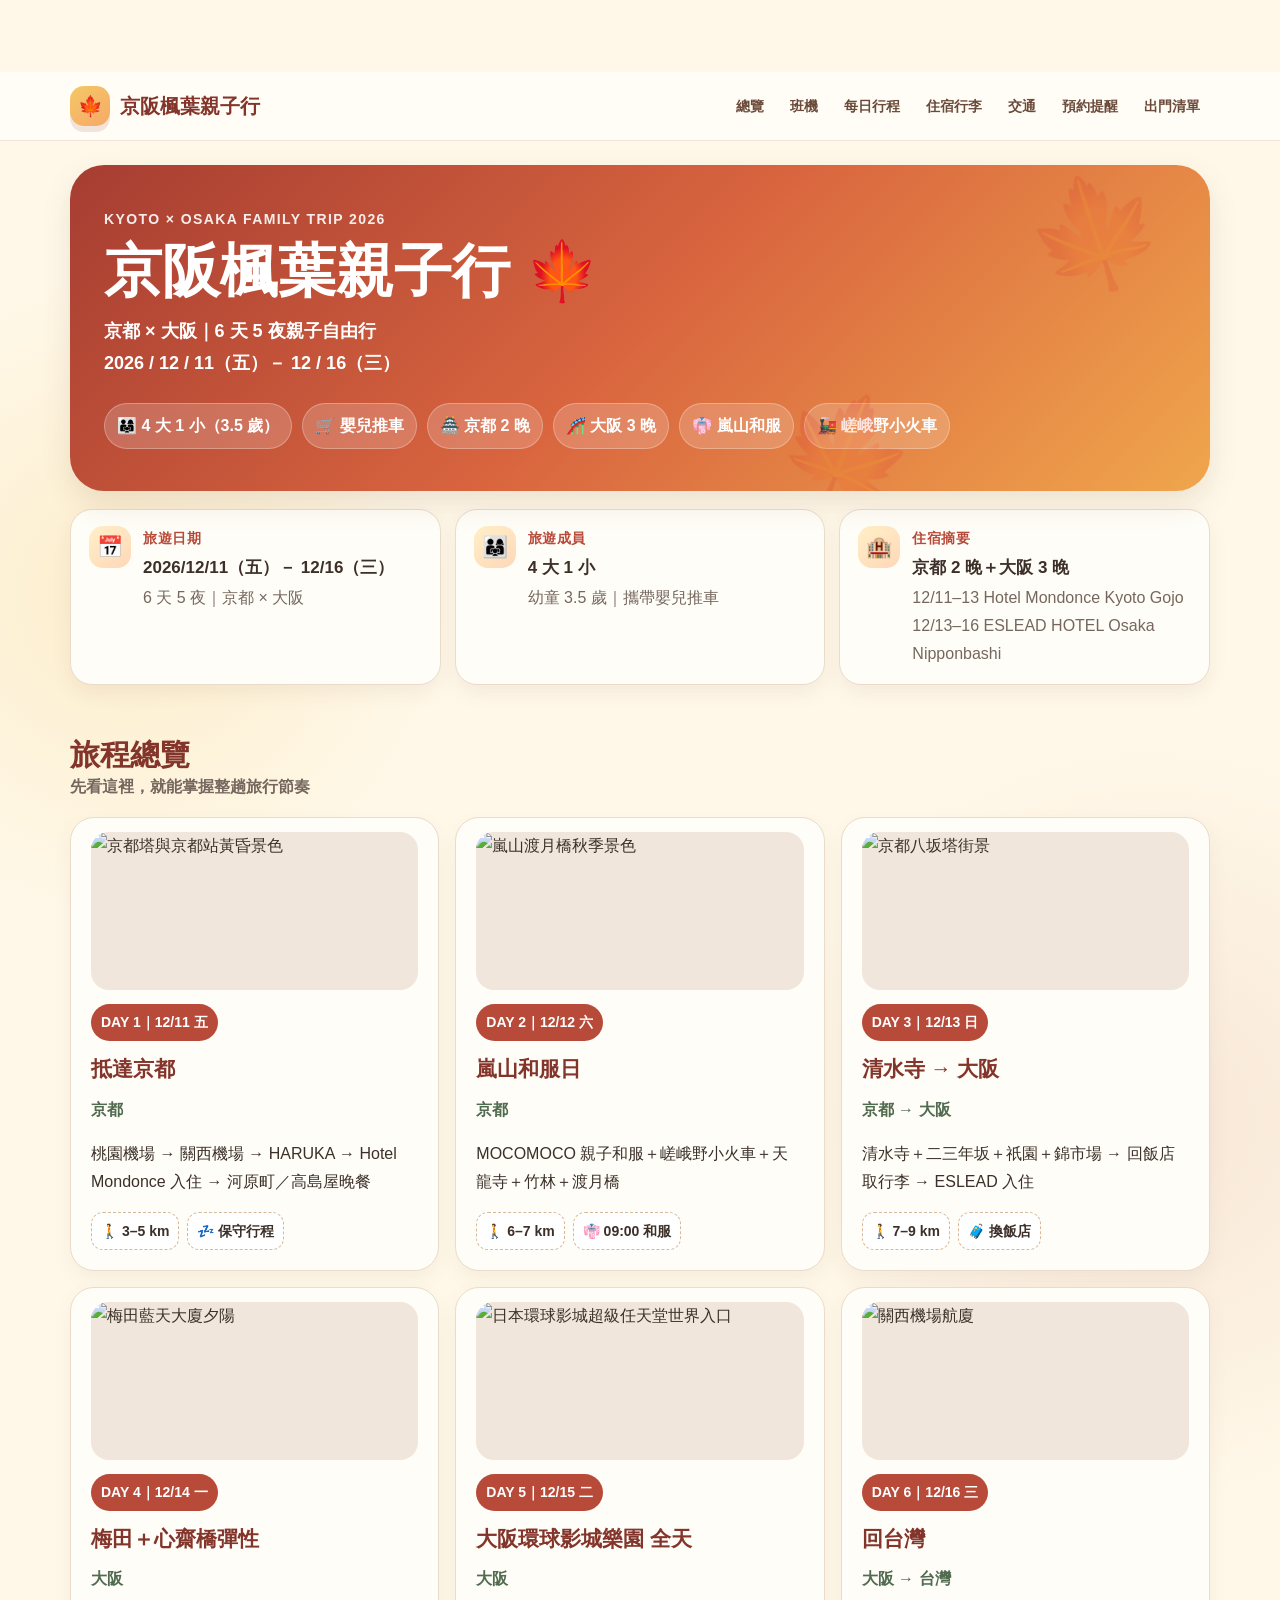
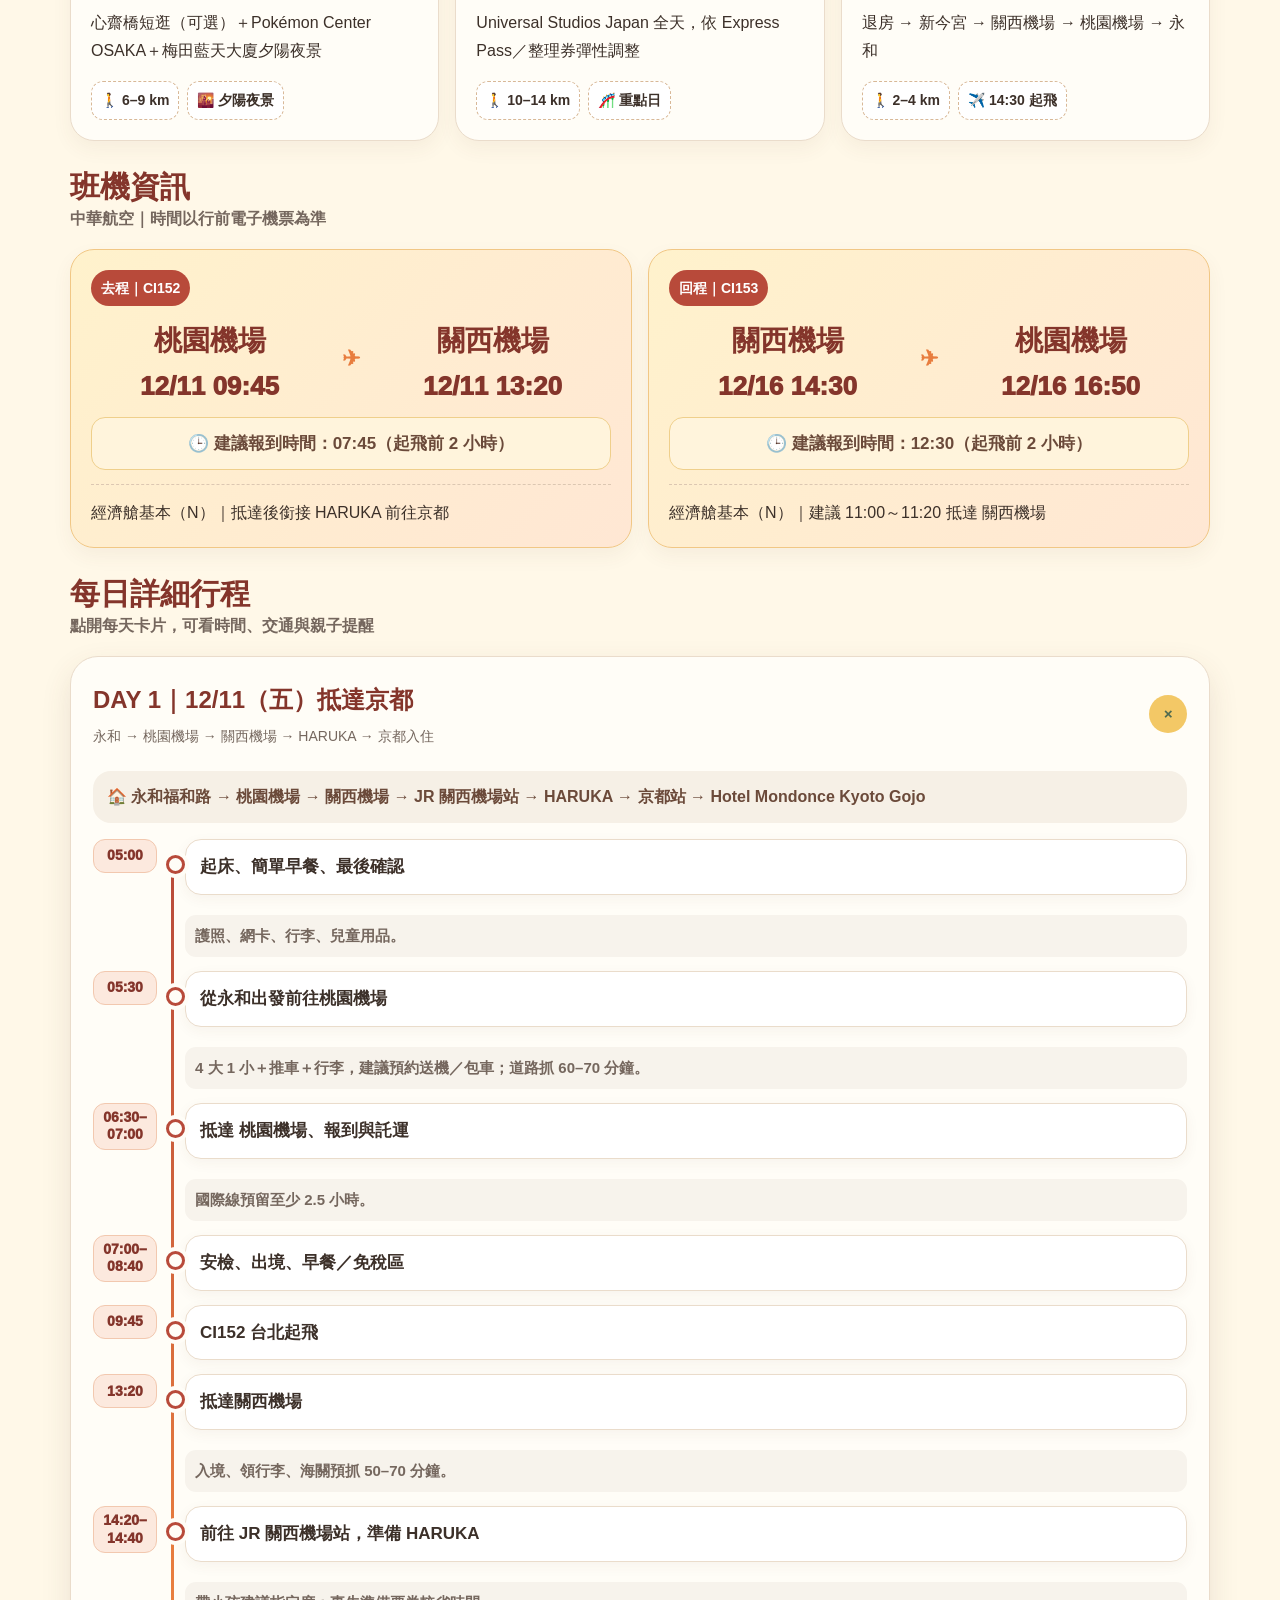
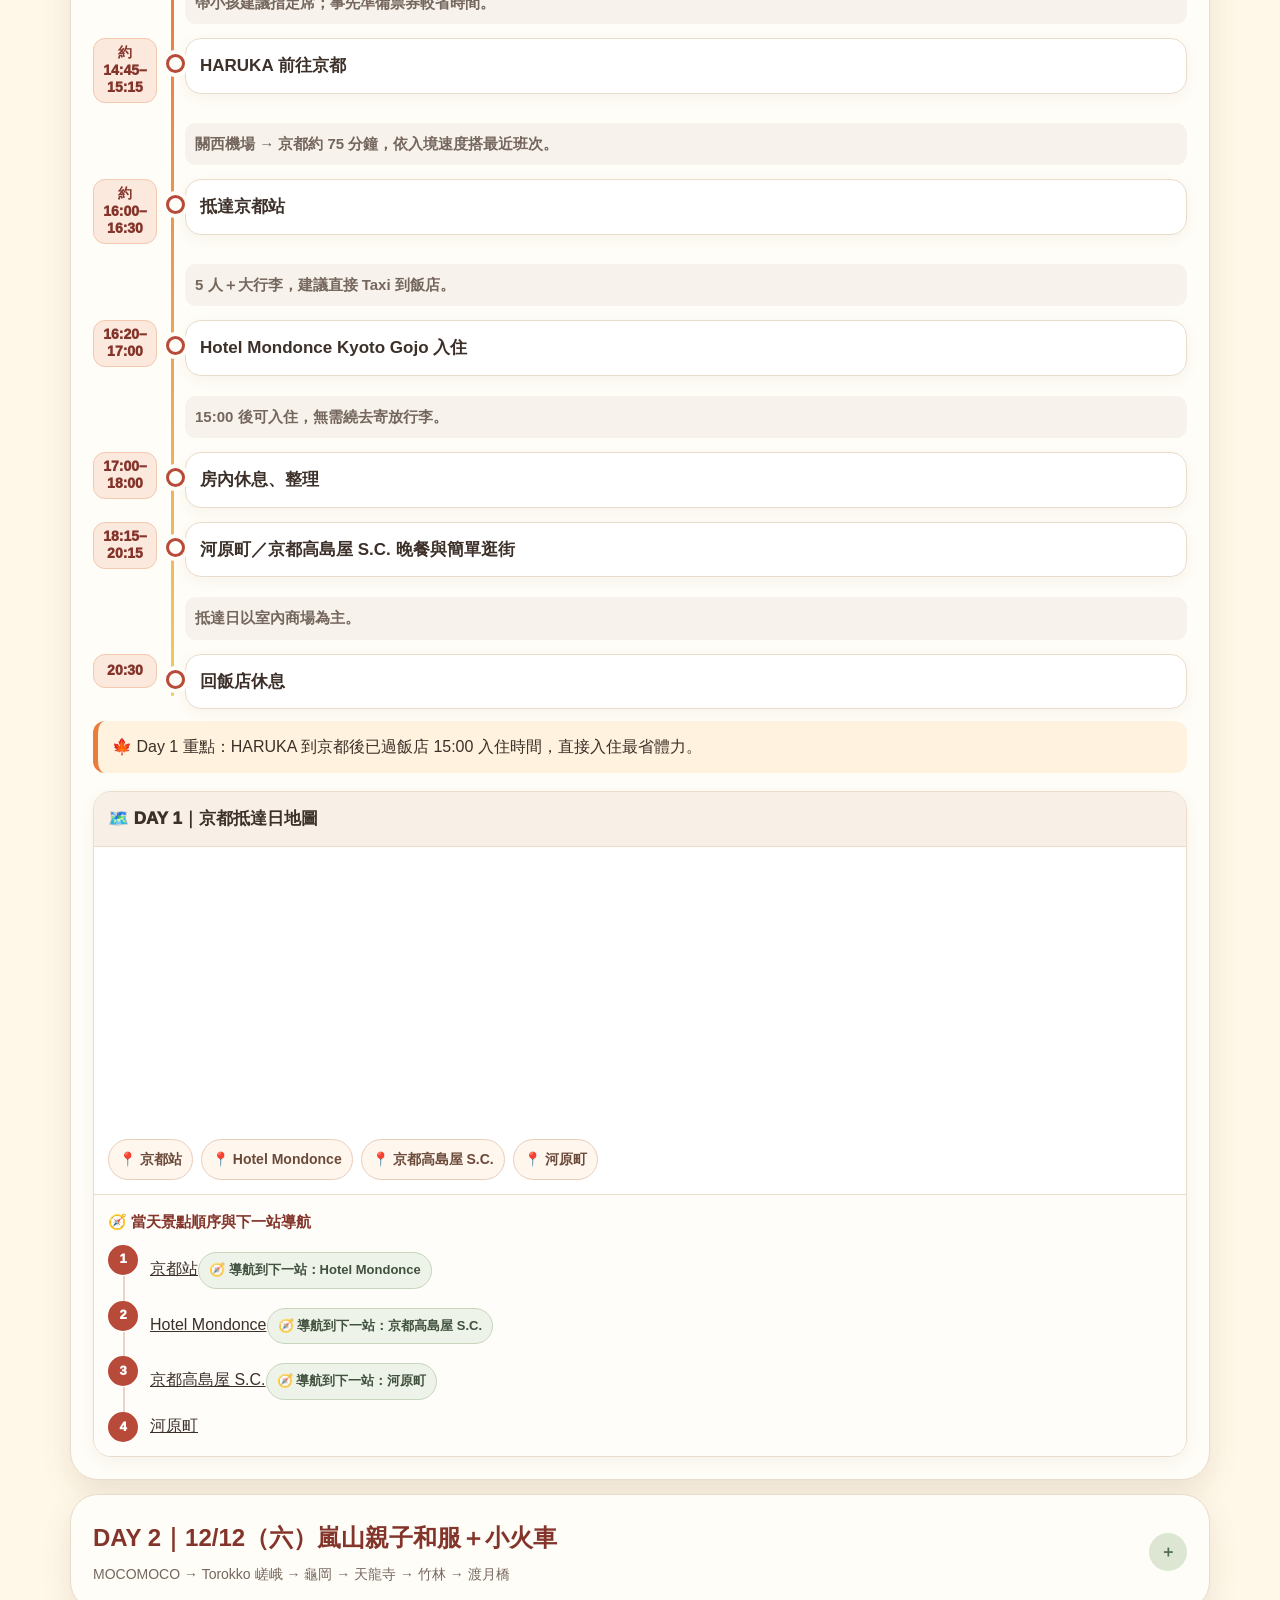
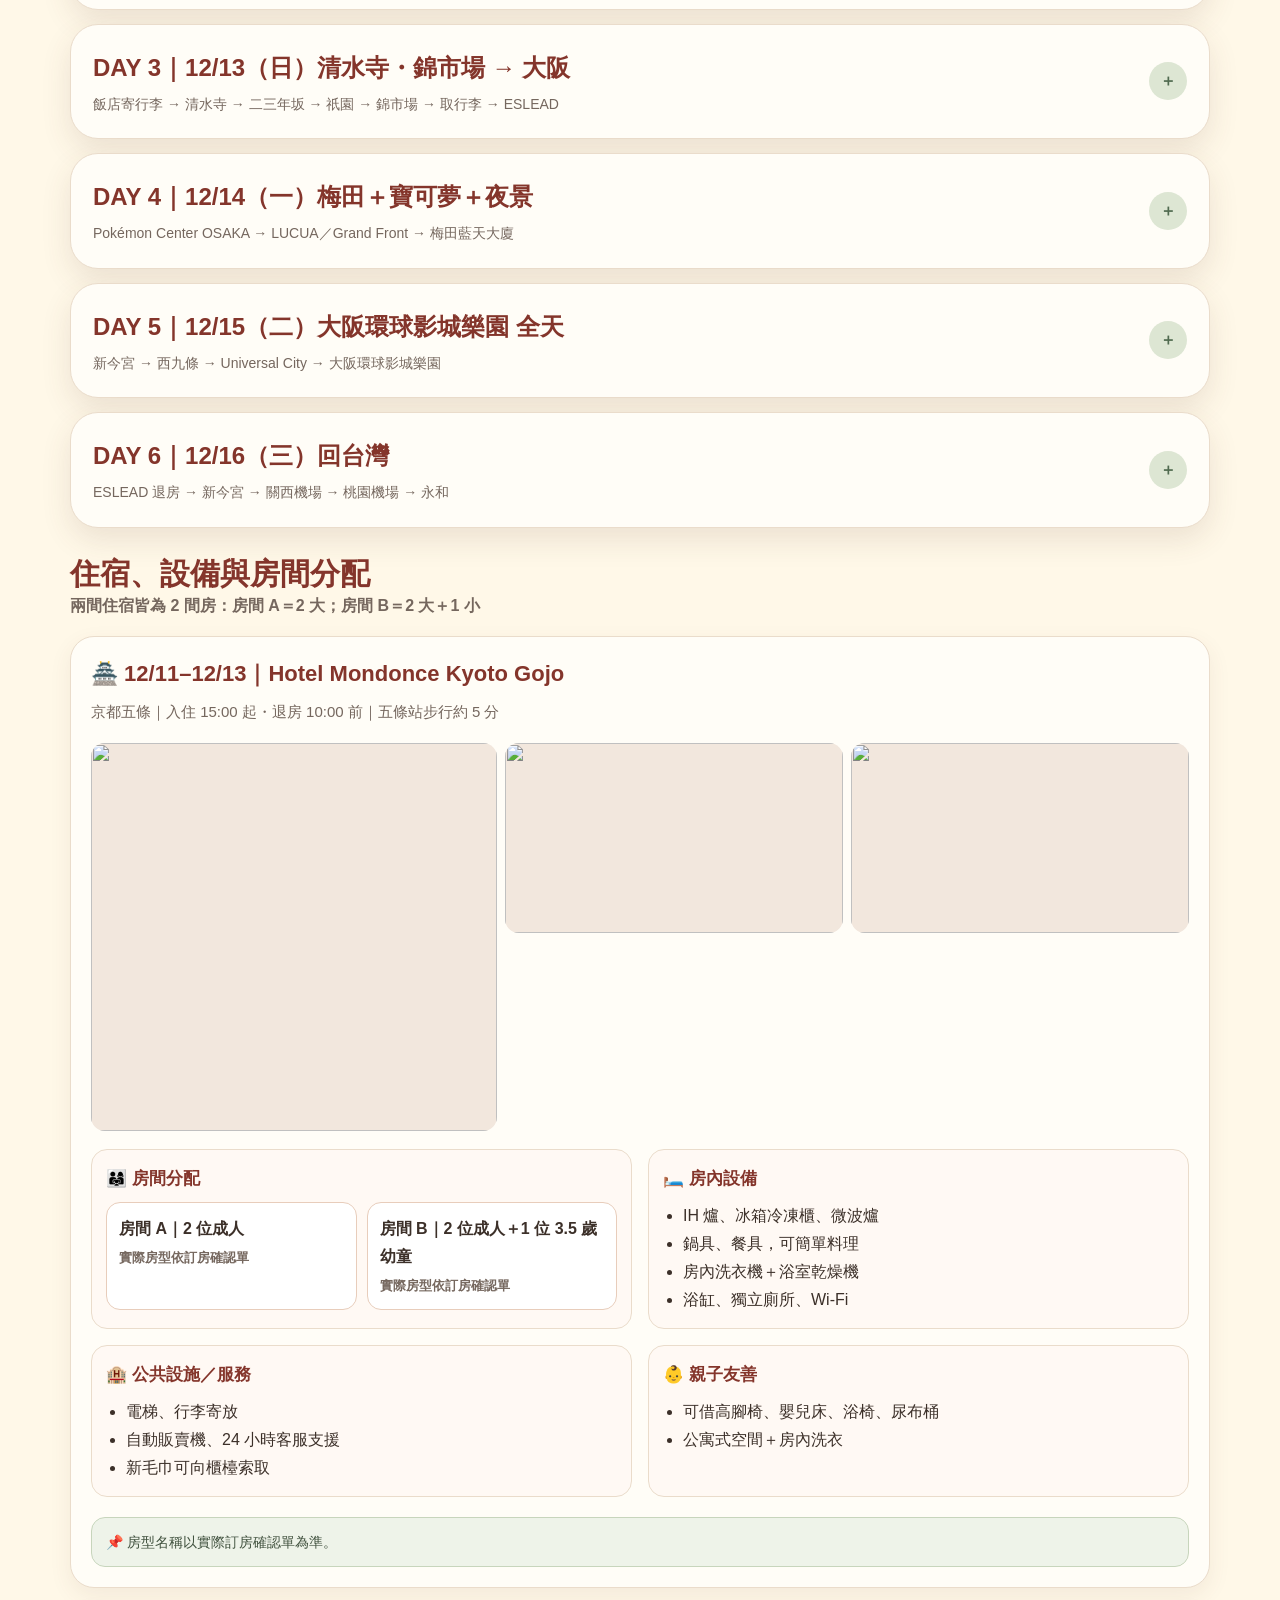
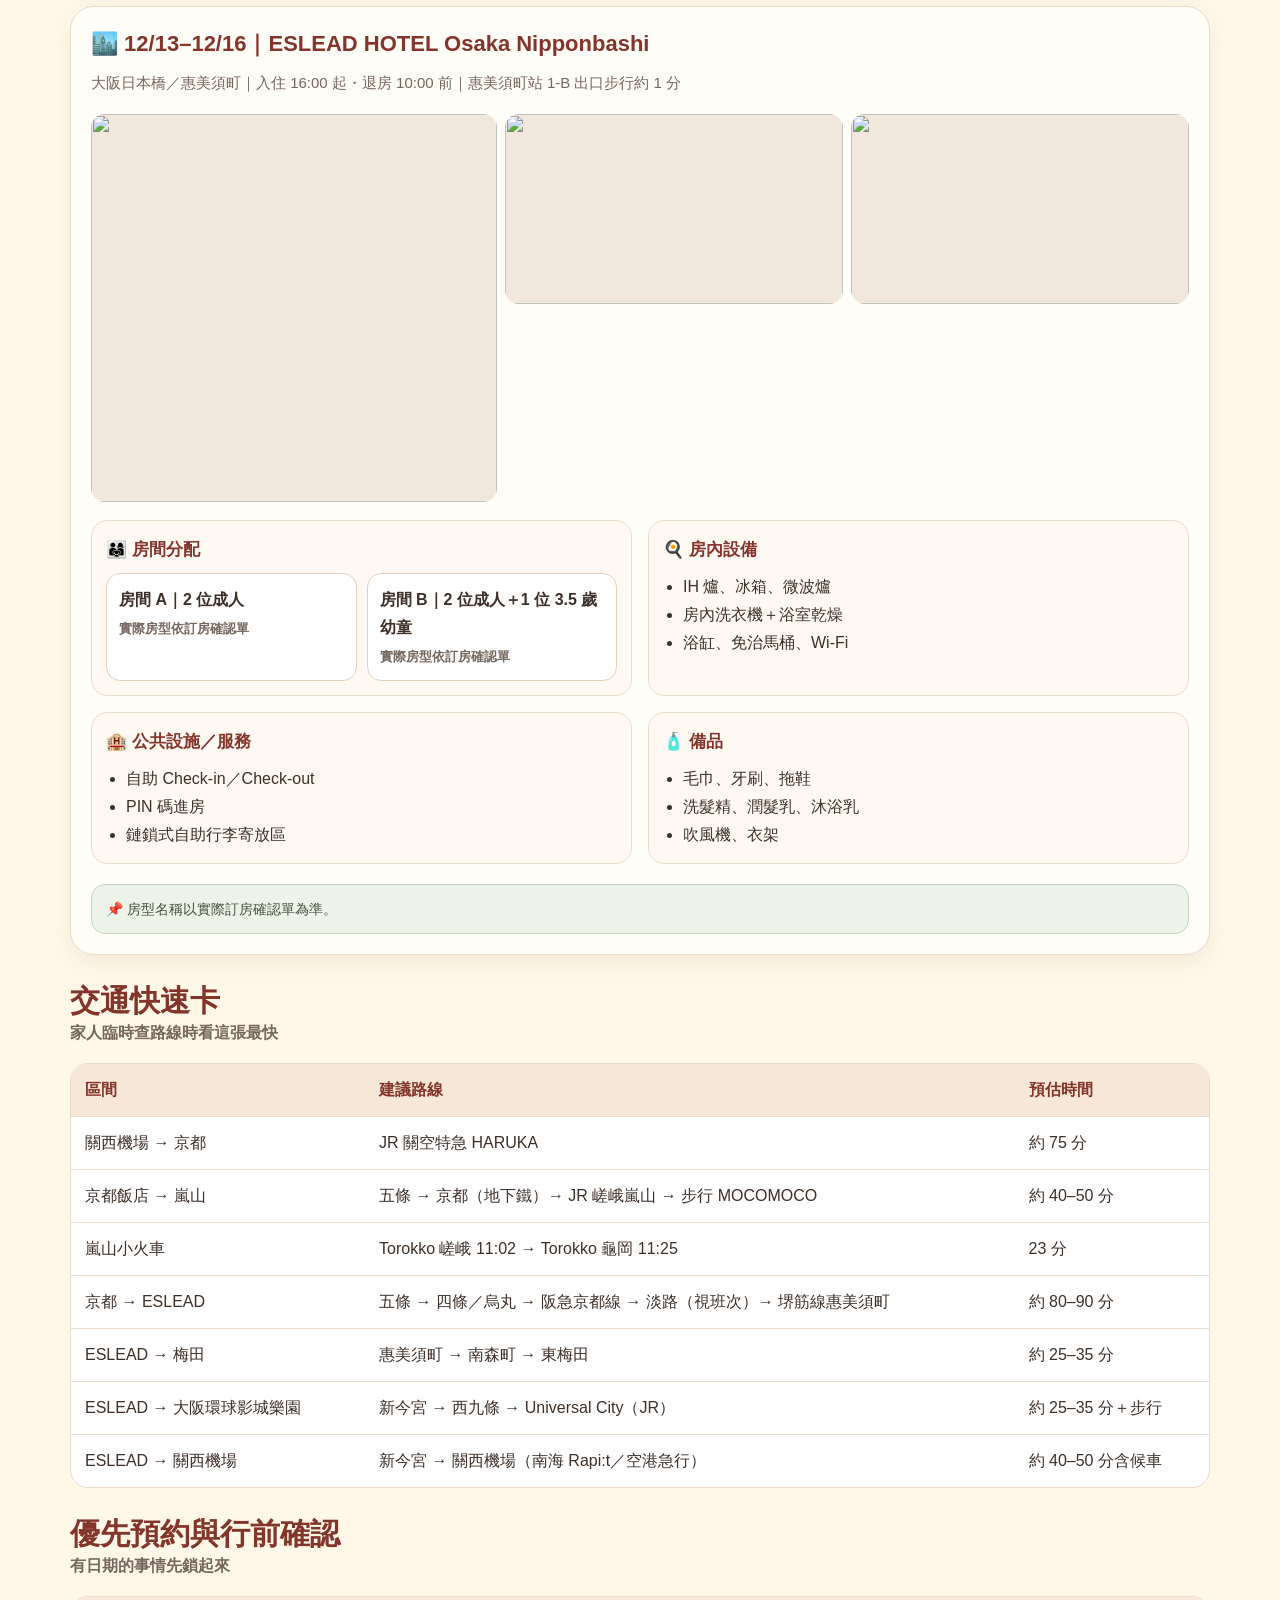
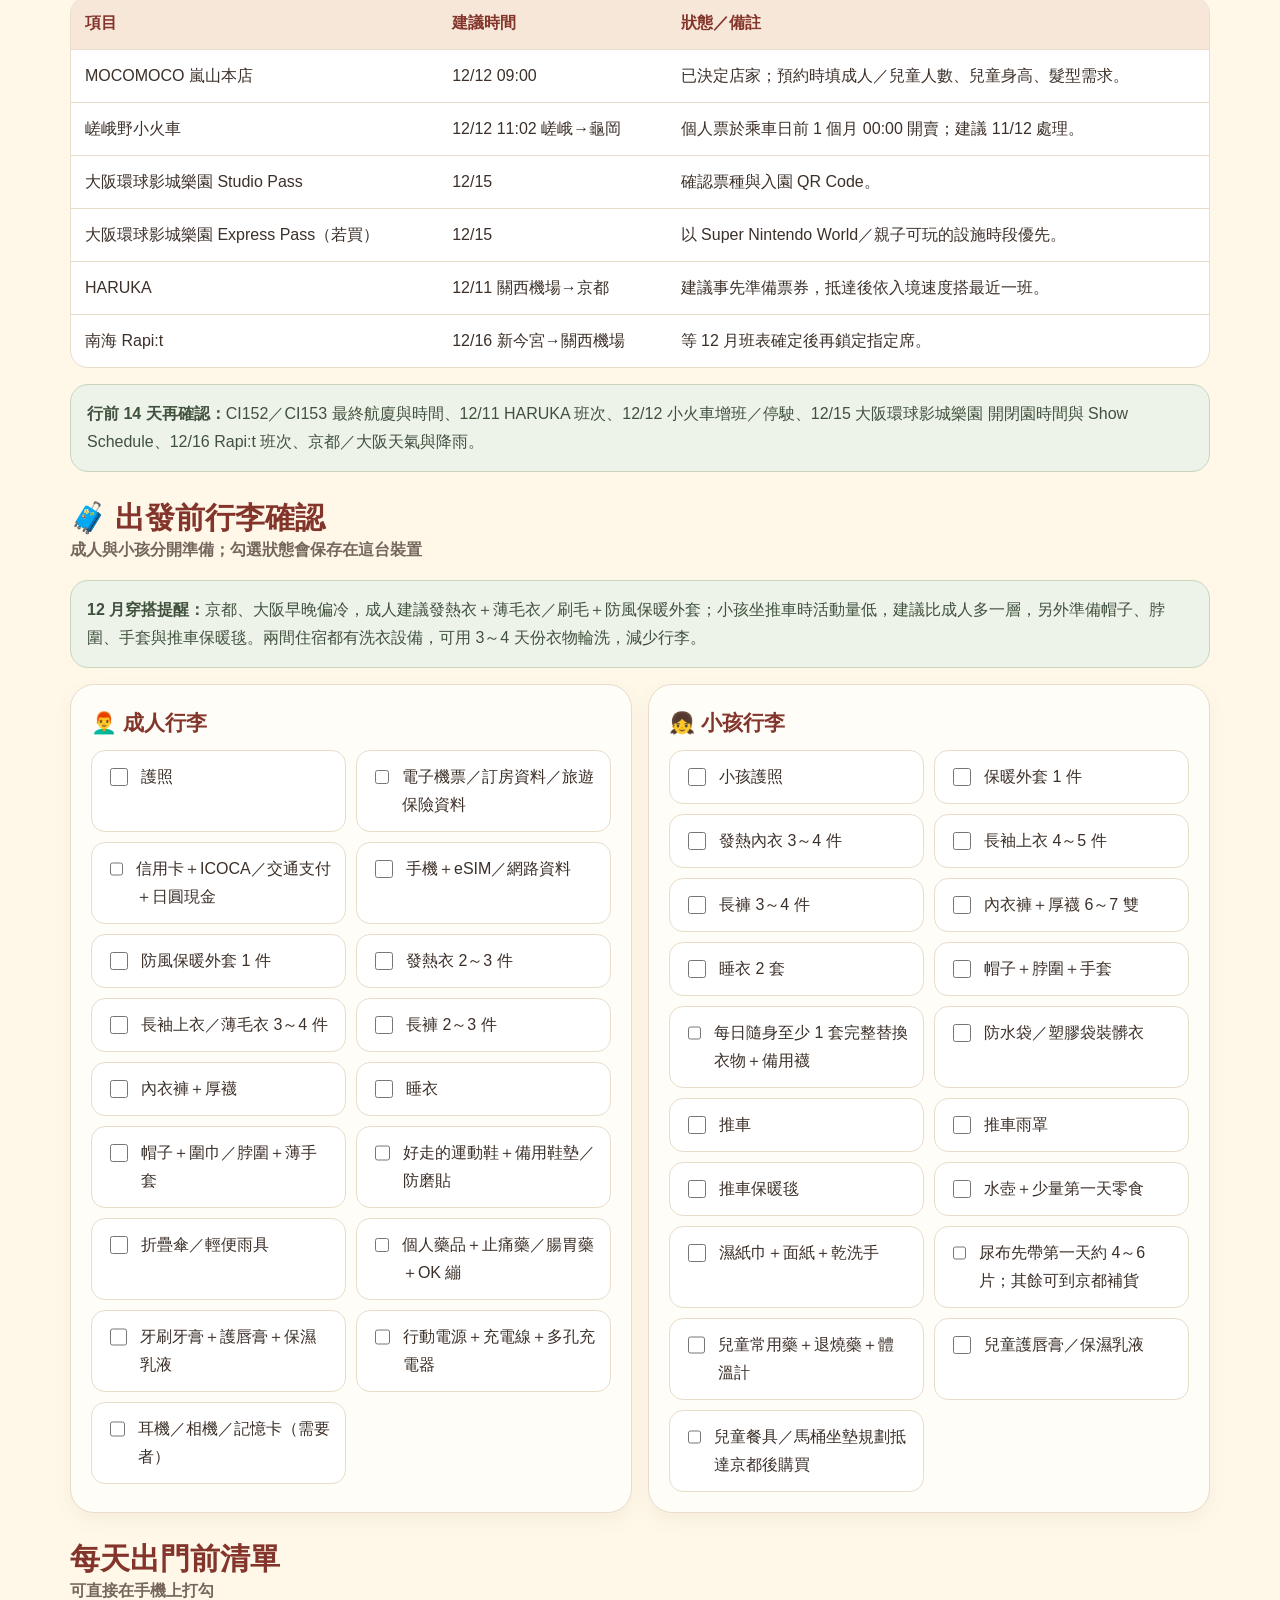
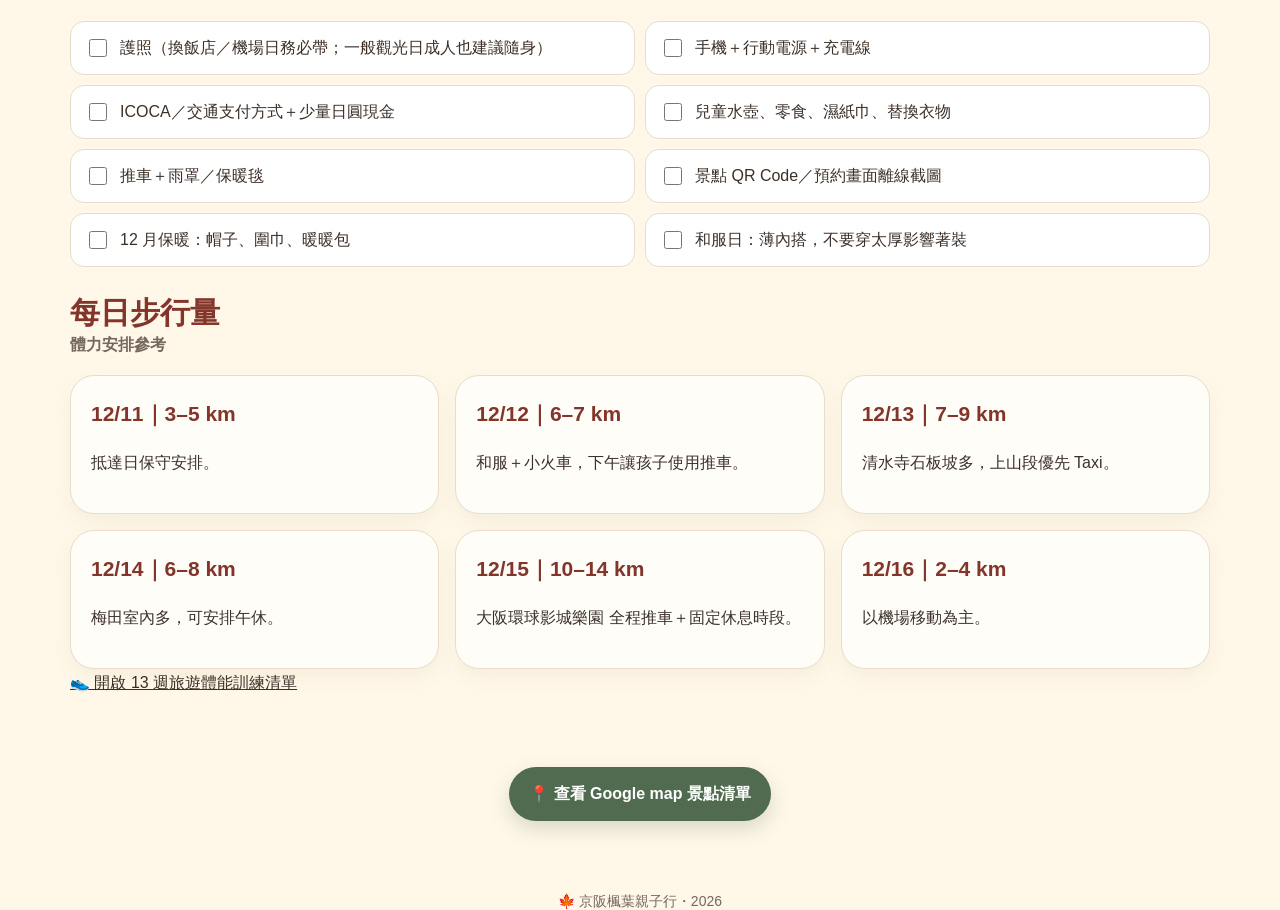
==== commit 42bbda27: "Add adult and child packing checklist" ====
--- a/keihan-2026/index.html
+++ b/keihan-2026/index.html
@@ -1,15 +1,12 @@
-<!DOCTYPE html><html lang="zh-Hant"><head><meta charset="utf-8"><meta name="viewport" content="width=device-width,initial-scale=1"><meta name="theme-color" content="#B84A3A"><title>京阪楓葉親子行</title><style>body{margin:0;background:#fff8e8;color:#84352b;font-family:-apple-system,BlinkMacSystemFont,"PingFang TC","Noto Sans TC","Microsoft JhengHei",sans-serif;display:grid;place-items:center;min-height:100vh}.loading{font-size:18px;font-weight:800;text-align:center}.loading span{font-size:42px;display:block;margin-bottom:8px}</style></head><body><div class="loading"><span>🍁</span>正在載入京阪楓葉親子行…</div><script>(async()=>{try{const files=['site-part-0.txt','site-part-1.txt','site-part-2.txt','site-part-3.txt'];const parts=await Promise.all(files.map(f=>fetch('./'+f+'?v=20260911flight').then(r=>{if(!r.ok)throw new Error(f);return r.text()})));let html=parts.join('');const extraCss=`
+<!DOCTYPE html><html lang="zh-Hant"><head><meta charset="utf-8"><meta name="viewport" content="width=device-width,initial-scale=1"><meta name="theme-color" content="#B84A3A"><title>京阪楓葉親子行</title><style>body{margin:0;background:#fff8e8;color:#84352b;font-family:-apple-system,BlinkMacSystemFont,"PingFang TC","Noto Sans TC","Microsoft JhengHei",sans-serif;display:grid;place-items:center;min-height:100vh}.loading{font-size:18px;font-weight:800;text-align:center}.loading span{font-size:42px;display:block;margin-bottom:8px}</style></head><body><div class="loading"><span>🍁</span>正在載入京阪楓葉親子行…</div><script>(async()=>{try{const files=['site-part-0.txt','site-part-1.txt','site-part-2.txt','site-part-3.txt'];const parts=await Promise.all(files.map(f=>fetch('./'+f+'?v=20260911packing').then(r=>{if(!r.ok)throw new Error(f);return r.text()})));let html=parts.join('');const css=`
 .toggle-icon{width:38px!important;height:38px!important;min-width:38px!important;min-height:38px!important;flex:0 0 38px!important;aspect-ratio:1/1!important;border-radius:50%!important;padding:0!important}
-.overview-thumb{object-position:center center!important}
-.flight-datetime{font-size:26px;font-weight:950;line-height:1.2;margin-top:6px;color:var(--maple-dark)}
-.checkin-time{margin-top:14px;padding:11px 13px;border-radius:14px;background:#fff4dc;border:1px solid #efcf8b;color:#6b4a3a;font-size:17px;font-weight:900;text-align:center}
-@media(max-width:560px){.flight-datetime{font-size:23px}.checkin-time{font-size:16px}}
+.overview-thumb{object-position:center center!important}.flight-datetime{font-size:26px;font-weight:950;line-height:1.2;margin-top:6px;color:var(--maple-dark)}.checkin-time{margin-top:14px;padding:11px 13px;border-radius:14px;background:#fff4dc;border:1px solid #efcf8b;color:#6b4a3a;font-size:17px;font-weight:900;text-align:center}
 .stay-detail-card{background:var(--paper);border:1px solid var(--line);border-radius:24px;overflow:hidden;box-shadow:0 8px 22px rgba(99,63,47,.08);margin-bottom:18px}.stay-detail-head{padding:18px 20px 8px}.stay-detail-head h3{margin:0 0 6px;color:var(--maple-dark);font-size:22px}.stay-meta{color:var(--muted);font-size:15px}.stay-gallery{display:grid;grid-template-columns:1.2fr 1fr 1fr;gap:8px;padding:10px 20px 0}.stay-gallery img{width:100%;height:190px;object-fit:cover;border-radius:14px;background:#f2e7dd}.stay-gallery img:first-child{height:388px;grid-row:span 2}.stay-content{display:grid;grid-template-columns:1fr 1fr;gap:16px;padding:18px 20px 20px}.stay-box{background:#fff9f4;border:1px solid var(--line);border-radius:16px;padding:14px}.stay-box h4{margin:0 0 8px;color:var(--maple-dark);font-size:17px}.stay-box ul{margin:0;padding-left:20px}.room-split{display:grid;grid-template-columns:1fr 1fr;gap:10px}.room-chip{background:#fff;border:1px solid #e8cdbb;border-radius:14px;padding:12px;font-weight:800}.room-chip small{display:block;color:var(--muted);font-weight:600;margin-top:3px}.stay-note{margin:0 20px 20px;background:#eef3e9;border:1px solid #c7d5bc;color:#40513e;border-radius:14px;padding:12px 14px;font-size:14px}
-.map-route{padding:14px;border-top:1px solid var(--line);background:#fffdf9}.map-route-title{font-size:15px;font-weight:950;color:var(--maple-dark);margin-bottom:10px}.route-stop{display:grid;grid-template-columns:32px minmax(0,1fr);gap:10px;align-items:start;position:relative;padding-bottom:12px}.route-stop:last-child{padding-bottom:0}.route-stop:not(:last-child):after{content:'';position:absolute;left:15px;top:31px;bottom:-1px;width:2px;background:#ead4c6}.route-num{width:30px;height:30px;border-radius:50%;background:var(--maple);color:#fff;display:grid;place-items:center;font-weight:950;font-size:13px;z-index:1}.route-body{min-width:0}.route-place{display:flex;align-items:center;gap:8px;flex-wrap:wrap}.route-place>a{color:var(--brown);font-weight:900;text-decoration:none}.route-arrow{color:var(--maple);font-weight:900}.route-next{display:inline-flex;align-items:center;gap:5px;margin-top:7px;text-decoration:none;background:#eef3e9;color:#40513e;border:1px solid #c7d5bc;padding:6px 10px;border-radius:999px;font-size:13px;font-weight:850}
-@media(max-width:760px){.stay-gallery{grid-template-columns:1fr 1fr}.stay-gallery img,.stay-gallery img:first-child{height:180px;grid-row:auto}.stay-gallery img:first-child{grid-column:1/-1;height:220px}.stay-content{grid-template-columns:1fr}.room-split{grid-template-columns:1fr}}
-@media(max-width:560px){.stay-gallery{padding:8px 14px 0;gap:6px}.stay-gallery img,.stay-gallery img:first-child{height:145px}.stay-gallery img:first-child{height:190px}.stay-content{padding:14px}.stay-note{margin:0 14px 14px}}
-`;html=html.replace('</style>',extraCss+'</style>');html=html.replaceAll('USJ','大阪環球影城樂園');html=html.replace('https://commons.wikimedia.org/wiki/Special:Redirect/file/Kyoto_Tower_at_dusk,_from_railway_station.jpg?width=900','https://images.openai.com/static-rsc-4/Ixsv3kw3nGn_yYKXTl0hgeN0qWrw3BkPc22xITmkDtqCYOYtwFvafC2Cb2BGBthYZlERi0JNDlOXTijbT0FPy58GWG9NPtzsVpZLxrg9k7WS5rSS74aM-2KbH3OR5Lekbg9Q2yrZ7sTKfRBYzoesl1kud0yiJH6RaSkMlLNX_ZSgOWgq4WH9N-WX5-mIb3F4?purpose=fullsize');const enhance=`<script>(function(){function onReady(){
-const flightCards=[...document.querySelectorAll('#flights .card.highlight')];const specs=[{a:'桃園機場',at:'12/11 09:45',b:'關西機場',bt:'12/11 13:20',check:'07:45'},{a:'關西機場',at:'12/16 14:30',b:'桃園機場',bt:'12/16 16:50',check:'12:30'}];flightCards.forEach((card,i)=>{const s=specs[i];if(!s)return;const aps=card.querySelectorAll('.airport');if(aps.length>=2){aps[0].innerHTML='<strong>'+s.a+'</strong><div class="flight-datetime">'+s.at+'</div>';aps[1].innerHTML='<strong>'+s.b+'</strong><div class="flight-datetime">'+s.bt+'</div>'}if(!card.querySelector('.checkin-time')){const meta=card.querySelector('.flight-meta');if(meta)meta.insertAdjacentHTML('beforebegin','<div class="checkin-time">🕒 建議報到時間：'+s.check+'（起飛前 2 小時）</div>')}});
+.map-route{padding:14px;border-top:1px solid var(--line);background:#fffdf9}.map-route-title{font-size:15px;font-weight:950;color:var(--maple-dark);margin-bottom:10px}.route-stop{display:grid;grid-template-columns:32px minmax(0,1fr);gap:10px;align-items:start;position:relative;padding-bottom:12px}.route-stop:last-child{padding-bottom:0}.route-stop:not(:last-child):after{content:'';position:absolute;left:15px;top:31px;bottom:-1px;width:2px;background:#ead4c6}.route-num{width:30px;height:30px;border-radius:50%;background:var(--maple);color:#fff;display:grid;place-items:center;font-weight:950;font-size:13px;z-index:1}.route-body{min-width:0}.route-place>a{color:var(--brown);font-weight:900;text-decoration:none}.route-next{display:inline-flex;align-items:center;gap:5px;margin-top:7px;text-decoration:none;background:#eef3e9;color:#40513e;border:1px solid #c7d5bc;padding:6px 10px;border-radius:999px;font-size:13px;font-weight:850}
+.packing-grid{display:grid;grid-template-columns:1fr 1fr;gap:16px}.packing-card{background:var(--paper);border:1px solid var(--line);border-radius:22px;padding:18px;box-shadow:0 8px 20px rgba(99,63,47,.06)}.packing-card h3{margin:0 0 12px;color:var(--maple-dark)}.packing-sub{font-weight:900;color:var(--green);margin:14px 0 8px}.packing-list{display:grid;gap:8px}.packing-item{display:flex;gap:10px;align-items:flex-start;background:#fff;border:1px solid var(--line);border-radius:13px;padding:10px 12px}.packing-item input{width:19px;height:19px;accent-color:var(--maple);margin-top:3px;flex:0 0 auto}.packing-item.checked span{text-decoration:line-through;color:var(--muted)}.packing-tip{margin-top:14px;background:#fff1d8;border:1px solid #eccb88;border-radius:14px;padding:12px 14px;color:var(--brown);font-weight:700}
+@media(max-width:760px){.stay-gallery{grid-template-columns:1fr 1fr}.stay-gallery img,.stay-gallery img:first-child{height:180px;grid-row:auto}.stay-gallery img:first-child{grid-column:1/-1;height:220px}.stay-content,.packing-grid,.room-split{grid-template-columns:1fr}}@media(max-width:560px){.flight-datetime{font-size:23px}.checkin-time{font-size:16px}.stay-gallery{padding:8px 14px 0;gap:6px}.stay-gallery img,.stay-gallery img:first-child{height:145px}.stay-gallery img:first-child{height:190px}.stay-content{padding:14px}.stay-note{margin:0 14px 14px}}
+`;html=html.replace('</style>',css+'</style>');html=html.replaceAll('USJ','大阪環球影城樂園');html=html.replace('https://commons.wikimedia.org/wiki/Special:Redirect/file/Kyoto_Tower_at_dusk,_from_railway_station.jpg?width=900','https://images.openai.com/static-rsc-4/Ixsv3kw3nGn_yYKXTl0hgeN0qWrw3BkPc22xITmkDtqCYOYtwFvafC2Cb2BGBthYZlERi0JNDlOXTijbT0FPy58GWG9NPtzsVpZLxrg9k7WS5rSS74aM-2KbH3OR5Lekbg9Q2yrZ7sTKfRBYzoesl1kud0yiJH6RaSkMlLNX_ZSgOWgq4WH9N-WX5-mIb3F4?purpose=fullsize');const enhance=`<script>(function(){function ready(){const flightCards=[...document.querySelectorAll('#flights .card.highlight')],specs=[{a:'桃園機場',at:'12/11 09:45',b:'關西機場',bt:'12/11 13:20',check:'07:45'},{a:'關西機場',at:'12/16 14:30',b:'桃園機場',bt:'12/16 16:50',check:'12:30'}];flightCards.forEach((card,i)=>{const s=specs[i];if(!s)return;const aps=card.querySelectorAll('.airport');if(aps.length>=2){aps[0].innerHTML='<strong>'+s.a+'</strong><div class="flight-datetime">'+s.at+'</div>';aps[1].innerHTML='<strong>'+s.b+'</strong><div class="flight-datetime">'+s.bt+'</div>'}if(!card.querySelector('.checkin-time')){const meta=card.querySelector('.flight-meta');if(meta)meta.insertAdjacentHTML('beforebegin','<div class="checkin-time">🕒 建議報到時間：'+s.check+'（起飛前 2 小時）</div>')}});
 const stay=document.querySelector('#stay');if(stay){stay.innerHTML='<div class="section-head"><div><h2 class="section-title">住宿、設備與房間分配</h2><div class="section-note">兩間住宿皆為 2 間房：房間 A＝2 大；房間 B＝2 大＋1 小</div></div></div><div class="stay-detail-card"><div class="stay-detail-head"><h3>🏯 12/11–12/13｜Hotel Mondonce Kyoto Gojo</h3><div class="stay-meta">京都五條｜入住 15:00 起・退房 10:00 前｜五條站步行約 5 分</div></div><div class="stay-gallery"><img src="https://photos.smugmug.com/Kyoto-Hotels/Hotel-Mondonce-Kyoto-Gojo/i-nwC4fzF/0/3cf92619/L/kyoto-2024-mondonce-kyoto-gojo-exterior-L.jpg" loading="lazy"><img src="https://images.trvl-media.com/lodging/33000000/32790000/32789500/32789479/30db4c91.jpg?impolicy=resizecrop&ra=fill&rh=575&rw=575" loading="lazy"><img src="https://images.trvl-media.com/lodging/33000000/32790000/32789500/32789479/3b243e91.jpg?impolicy=resizecrop&ra=fill&rh=575&rw=575" loading="lazy"></div><div class="stay-content"><div class="stay-box"><h4>👨‍👩‍👧 房間分配</h4><div class="room-split"><div class="room-chip">房間 A｜2 位成人<small>實際房型依訂房確認單</small></div><div class="room-chip">房間 B｜2 位成人＋1 位 3.5 歲幼童<small>實際房型依訂房確認單</small></div></div></div><div class="stay-box"><h4>🛏️ 房內設備</h4><ul><li>IH 爐、冰箱冷凍櫃、微波爐</li><li>鍋具、餐具，可簡單料理</li><li>房內洗衣機＋浴室乾燥機</li><li>浴缸、獨立廁所、Wi‑Fi</li></ul></div><div class="stay-box"><h4>🏨 公共設施／服務</h4><ul><li>電梯、行李寄放</li><li>自動販賣機、24 小時客服支援</li><li>新毛巾可向櫃檯索取</li></ul></div><div class="stay-box"><h4>👶 親子友善</h4><ul><li>可借高腳椅、嬰兒床、浴椅、尿布桶</li><li>公寓式空間＋房內洗衣</li></ul></div></div><div class="stay-note">📌 房型名稱以實際訂房確認單為準。</div></div><div class="stay-detail-card"><div class="stay-detail-head"><h3>🏙️ 12/13–12/16｜ESLEAD HOTEL Osaka Nipponbashi</h3><div class="stay-meta">大阪日本橋／惠美須町｜入住 16:00 起・退房 10:00 前｜惠美須町站 1-B 出口步行約 1 分</div></div><div class="stay-gallery"><img src="https://pix10.agoda.net/hotelImages/37981333/-1/9d8bd17a11b91a3b4a69d7176a7003cd.jpg?ce=0&s=1024x768" loading="lazy"><img src="https://cf.bstatic.com/xdata/images/hotel/max1024x768/582151133.jpg?k=530c4f5af237c357cd923e328bf29274ffa55462f4a305c0a8581abcae8b14fd&o=" loading="lazy"><img src="https://images.trvl-media.com/lodging/97000000/96770000/96766300/96766246/17e705ba.jpg?impolicy=resizecrop&ra=fill&rh=575&rw=575" loading="lazy"></div><div class="stay-content"><div class="stay-box"><h4>👨‍👩‍👧 房間分配</h4><div class="room-split"><div class="room-chip">房間 A｜2 位成人<small>實際房型依訂房確認單</small></div><div class="room-chip">房間 B｜2 位成人＋1 位 3.5 歲幼童<small>實際房型依訂房確認單</small></div></div></div><div class="stay-box"><h4>🍳 房內設備</h4><ul><li>IH 爐、冰箱、微波爐</li><li>房內洗衣機＋浴室乾燥</li><li>浴缸、免治馬桶、Wi‑Fi</li></ul></div><div class="stay-box"><h4>🏨 公共設施／服務</h4><ul><li>自助 Check-in／Check-out</li><li>PIN 碼進房</li><li>鏈鎖式自助行李寄放區</li></ul></div><div class="stay-box"><h4>🧴 備品</h4><ul><li>毛巾、牙刷、拖鞋</li><li>洗髮精、潤髮乳、沐浴乳</li><li>吹風機、衣架</li></ul></div></div><div class="stay-note">📌 房型名稱以實際訂房確認單為準。</div></div>'}
-function buildRoutes(){document.querySelectorAll('.day-map').forEach(map=>{if(map.querySelector('.map-route'))return;const links=[...map.querySelectorAll('.map-links .map-link')];if(links.length<2)return;const route=document.createElement('div');route.className='map-route';route.innerHTML='<div class="map-route-title">🧭 當天景點順序與下一站導航</div>';links.forEach((link,i)=>{const stop=document.createElement('div');stop.className='route-stop';const num=document.createElement('div');num.className='route-num';num.textContent=i+1;const body=document.createElement('div');body.className='route-body';const place=document.createElement('div');place.className='route-place';const pl=document.createElement('a');pl.href=link.href;pl.target='_blank';pl.rel='noopener noreferrer';pl.textContent=link.textContent.replace(/^📍\s*/,'');place.appendChild(pl);body.appendChild(place);if(i<links.length-1){try{const a=new URL(link.href),b=new URL(links[i+1].href);const o=a.searchParams.get('query')||pl.textContent,d=b.searchParams.get('query')||links[i+1].textContent.replace(/^📍\s*/,'');const nav=document.createElement('a');nav.className='route-next';nav.href='https://www.google.com/maps/dir/?api=1&origin='+encodeURIComponent(o)+'&destination='+encodeURIComponent(d);nav.target='_blank';nav.rel='noopener noreferrer';nav.textContent='🧭 導航到下一站：'+links[i+1].textContent.replace(/^📍\s*/,'');body.appendChild(nav)}catch(e){}}stop.append(num,body);route.appendChild(stop)});map.appendChild(route)})}buildRoutes()}
-if(document.readyState==='loading')document.addEventListener('DOMContentLoaded',onReady);else onReady()})();<\/script>`;html=html.replace('</body>',enhance+'</body>');document.open();document.write(html);document.close()}catch(e){document.body.innerHTML='<div class="loading"><span>🍁</span>行程頁載入失敗，請重新整理。</div>'}})();</script></body></html>+function buildRoutes(){document.querySelectorAll('.day-map').forEach(map=>{if(map.querySelector('.map-route'))return;const links=[...map.querySelectorAll('.map-links .map-link')];if(links.length<2)return;const route=document.createElement('div');route.className='map-route';route.innerHTML='<div class="map-route-title">🧭 當天景點順序與下一站導航</div>';links.forEach((link,i)=>{const stop=document.createElement('div');stop.className='route-stop';const num=document.createElement('div');num.className='route-num';num.textContent=i+1;const body=document.createElement('div');body.className='route-body';const pl=document.createElement('a');pl.href=link.href;pl.target='_blank';pl.rel='noopener noreferrer';pl.textContent=link.textContent.replace(/^📍\\s*/,'');body.appendChild(pl);if(i<links.length-1){try{const a=new URL(link.href),b=new URL(links[i+1].href),o=a.searchParams.get('query')||pl.textContent,d=b.searchParams.get('query')||links[i+1].textContent.replace(/^📍\\s*/,'');const nav=document.createElement('a');nav.className='route-next';nav.href='https://www.google.com/maps/dir/?api=1&origin='+encodeURIComponent(o)+'&destination='+encodeURIComponent(d);nav.target='_blank';nav.rel='noopener noreferrer';nav.textContent='🧭 導航到下一站：'+links[i+1].textContent.replace(/^📍\\s*/,'');body.appendChild(nav)}catch(e){}}stop.append(num,body);route.appendChild(stop)});map.appendChild(route)})}buildRoutes();
+const checklist=document.querySelector('#checklist');if(checklist&&!document.querySelector('#packing')){const adult=['護照','電子機票／訂房資料','旅遊保險資料','信用卡','ICOCA／交通支付','日圓現金','手機','eSIM 資料','保暖外套 1 件','發熱衣 2–3 件','長袖上衣／薄毛衣 3–4 件','長褲 2–3 件','內衣褲','厚襪','睡衣','帽子','圍巾／脖圍','薄手套','好走的運動鞋','折疊傘／輕便雨衣','個人藥品','止痛藥／腸胃藥','OK 繃','護唇膏／保濕乳液','行動電源','充電線','多孔充電器'];const child=['保暖外套 1 件','發熱內衣 3–4 件','長袖上衣 4–5 件','長褲 3–4 件','內衣褲','厚襪 6–7 雙','睡衣 2 套','帽子','脖圍','手套','每天至少 1 套完整替換衣物','備用襪子','推車','推車雨罩','保暖毯','水壺','小零食','濕紙巾','面紙','兒童退燒藥／常用藥','體溫計','尿布 4–6 片（第一天用量）','第一天到京都再購買後續尿布','第一天到京都再購買兒童餐具','第一天到京都再購買兒童馬桶坐墊'];function items(arr,p){return arr.map((x,i)=>'<label class="packing-item"><input type="checkbox" data-pack="'+p+'-'+i+'"><span>'+x+'</span></label>').join('')}const sec=document.createElement('section');sec.id='packing';sec.innerHTML='<div class="section-head"><div><h2 class="section-title">🧳 出發前行李確認</h2><div class="section-note">成人與小孩分開整理，可直接逐項勾選</div></div></div><div class="packing-grid"><div class="packing-card"><h3>👨‍🦰 成人行李</h3><div class="packing-list">'+items(adult,'adult')+'</div></div><div class="packing-card"><h3>👧 小孩行李</h3><div class="packing-list">'+items(child,'child')+'</div><div class="packing-tip">🛍️ 減少行李策略：尿布只先帶第一天約 4–6 片；兒童餐具、馬桶坐墊與後續尿布抵達京都後再買。</div></div></div><div class="packing-tip">🧥 12 月穿搭：京都清晨與嵐山較冷，建議洋蔥式穿法。成人以發熱衣＋薄毛衣／刷毛＋防風保暖外套；小孩坐推車時建議多一層並準備保暖毯。</div>';checklist.parentNode.insertBefore(sec,checklist);const nav=document.querySelector('.nav-links');if(nav&&!nav.querySelector('a[href="#packing"]')){const a=document.createElement('a');a.href='#packing';a.textContent='行李確認';nav.insertBefore(a,nav.querySelector('a[href="#checklist"]'))}sec.querySelectorAll('input[data-pack]').forEach(cb=>{const k='keihan-packing-'+cb.dataset.pack;cb.checked=localStorage.getItem(k)==='1';cb.closest('.packing-item').classList.toggle('checked',cb.checked);cb.addEventListener('change',()=>{localStorage.setItem(k,cb.checked?'1':'0');cb.closest('.packing-item').classList.toggle('checked',cb.checked)})})}}
+if(document.readyState==='loading')document.addEventListener('DOMContentLoaded',ready);else ready()})();<\/script>`;html=html.replace('</body>',enhance+'</body>');document.open();document.write(html);document.close()}catch(e){document.body.innerHTML='<div class="loading"><span>🍁</span>行程頁載入失敗，請重新整理。</div>'}})();</script></body></html>
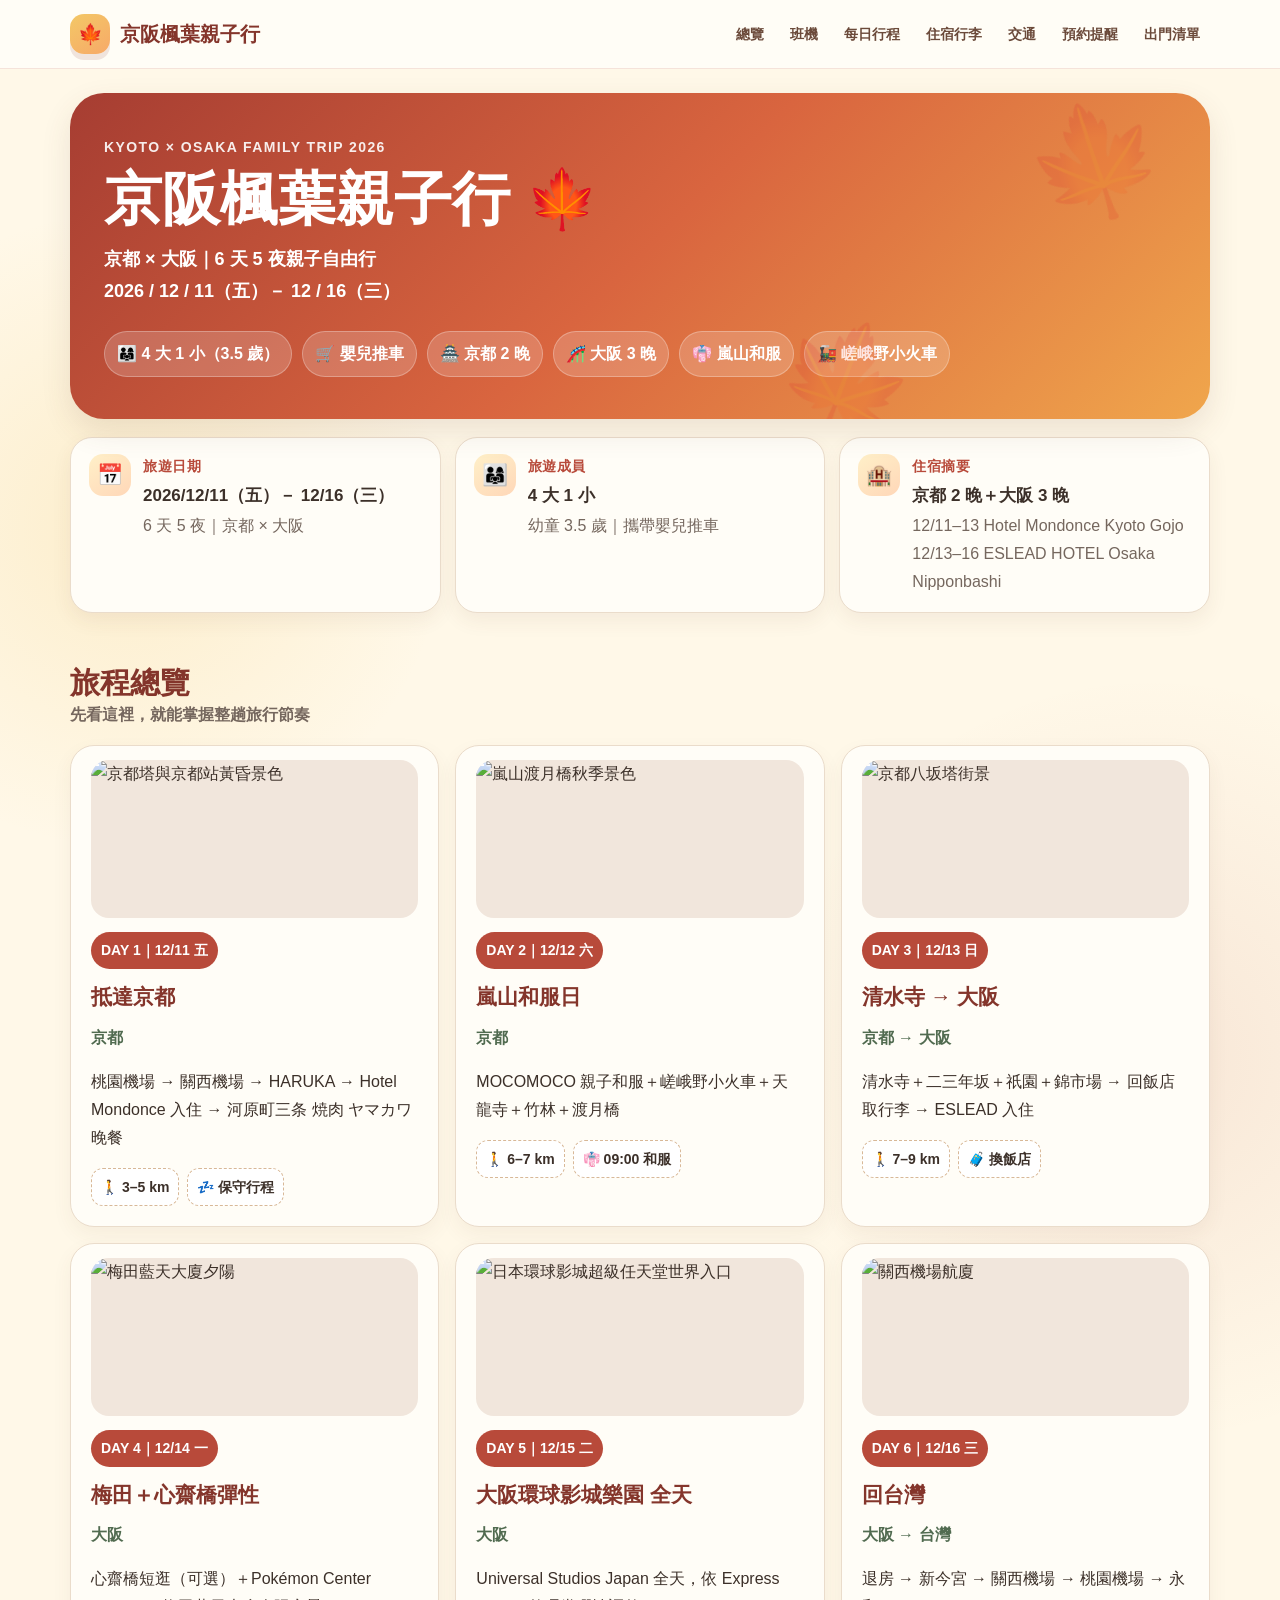
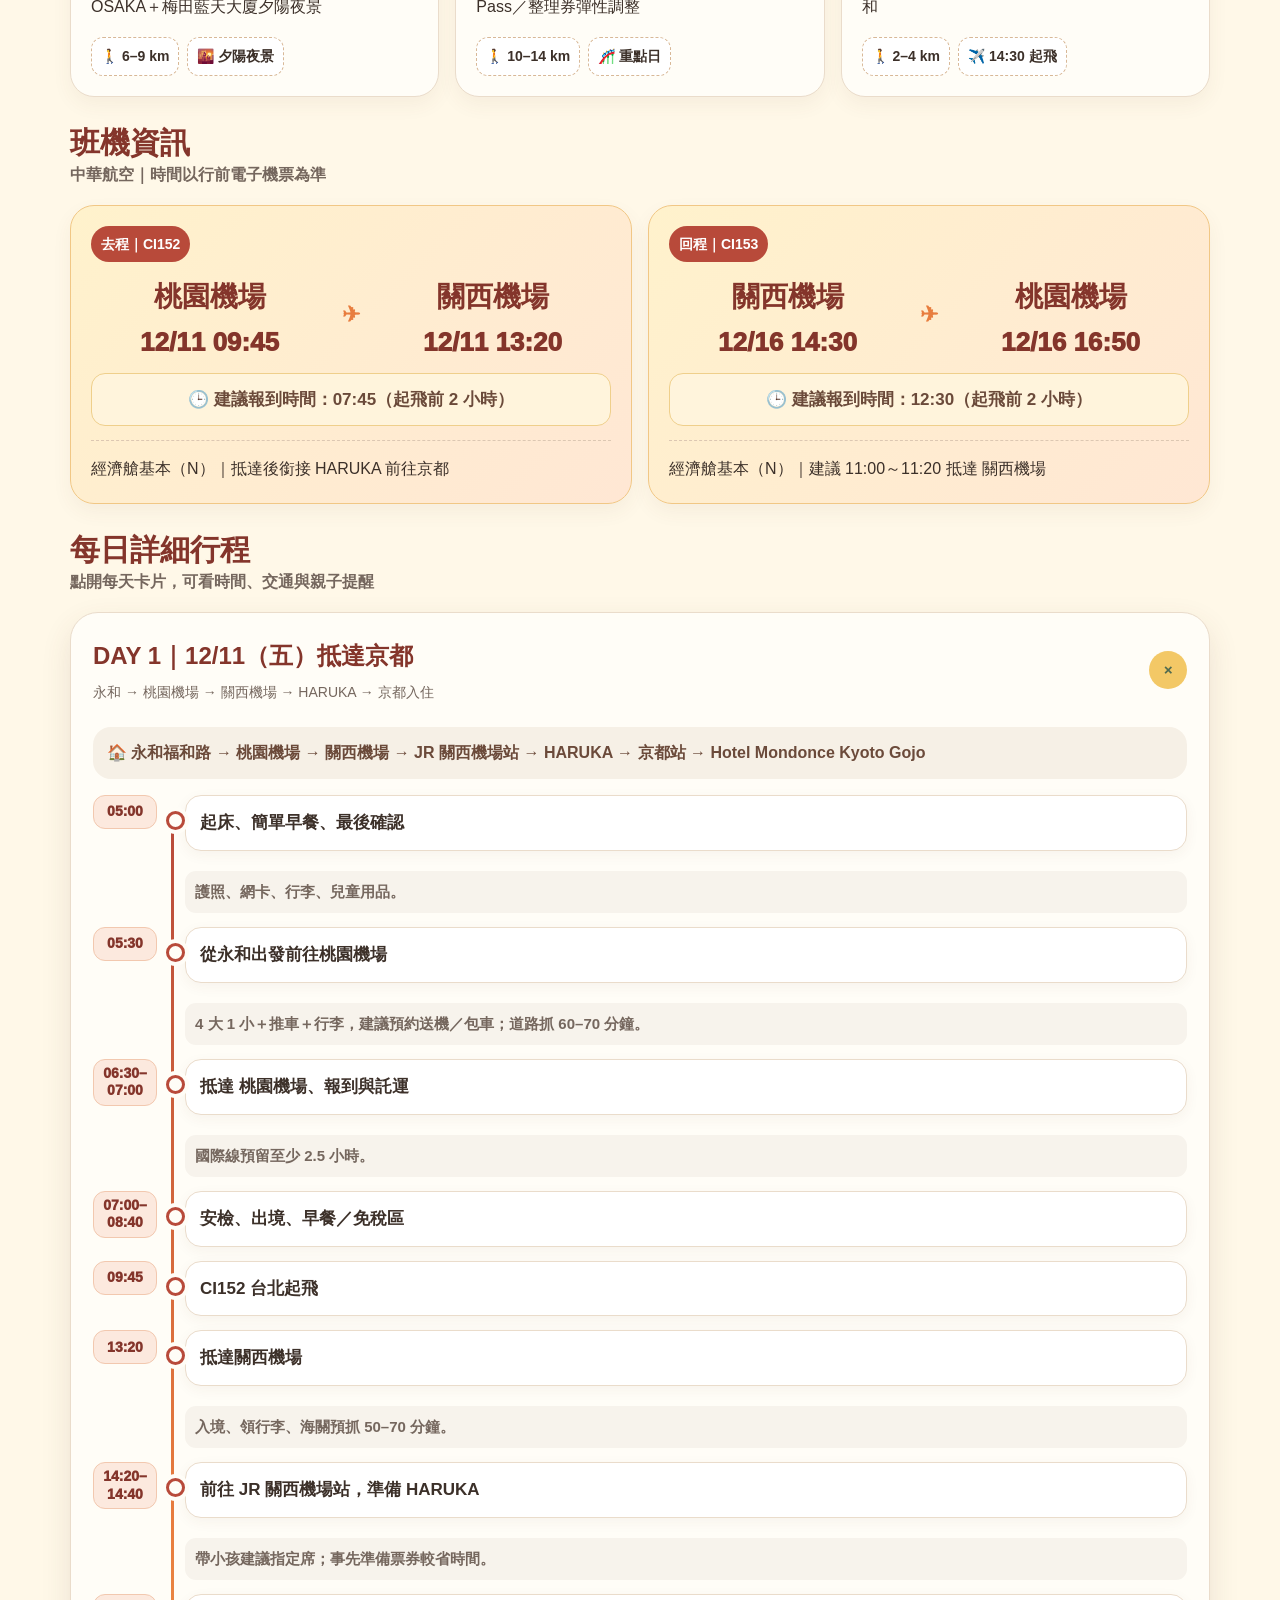
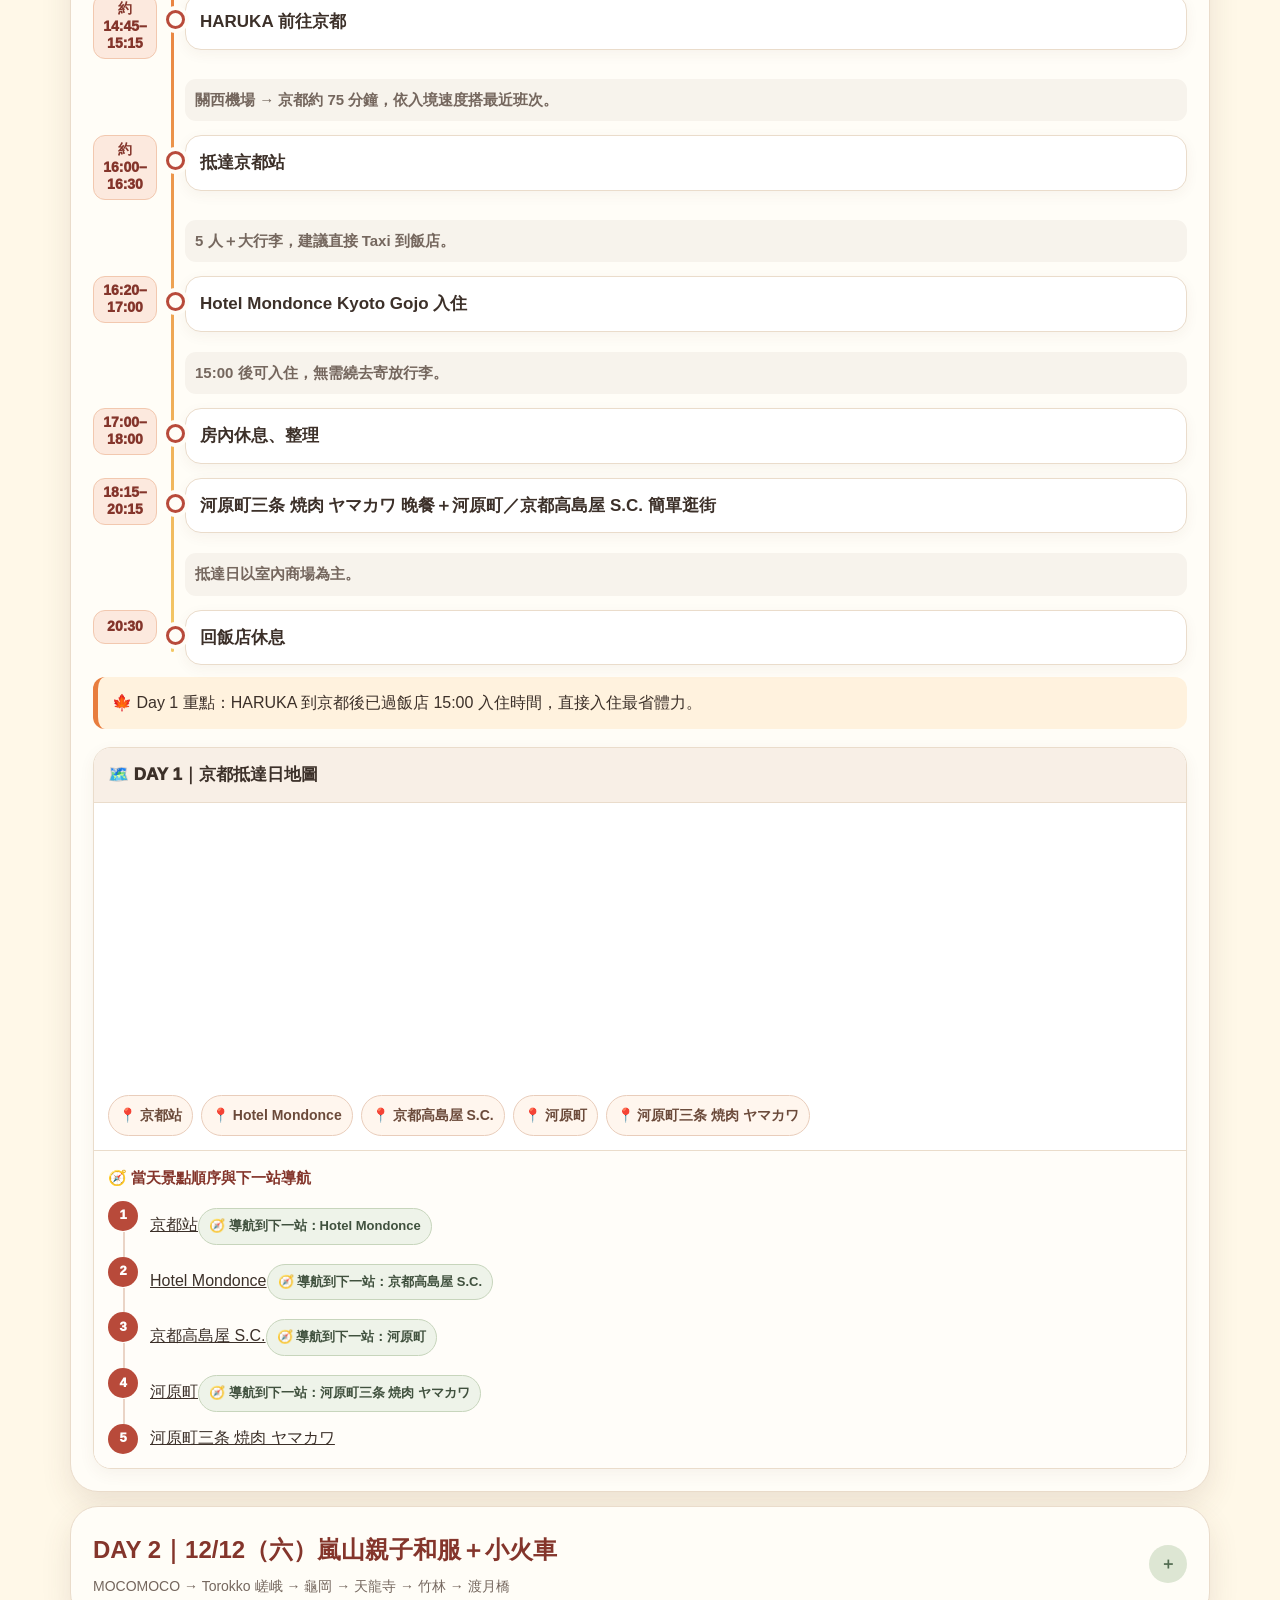
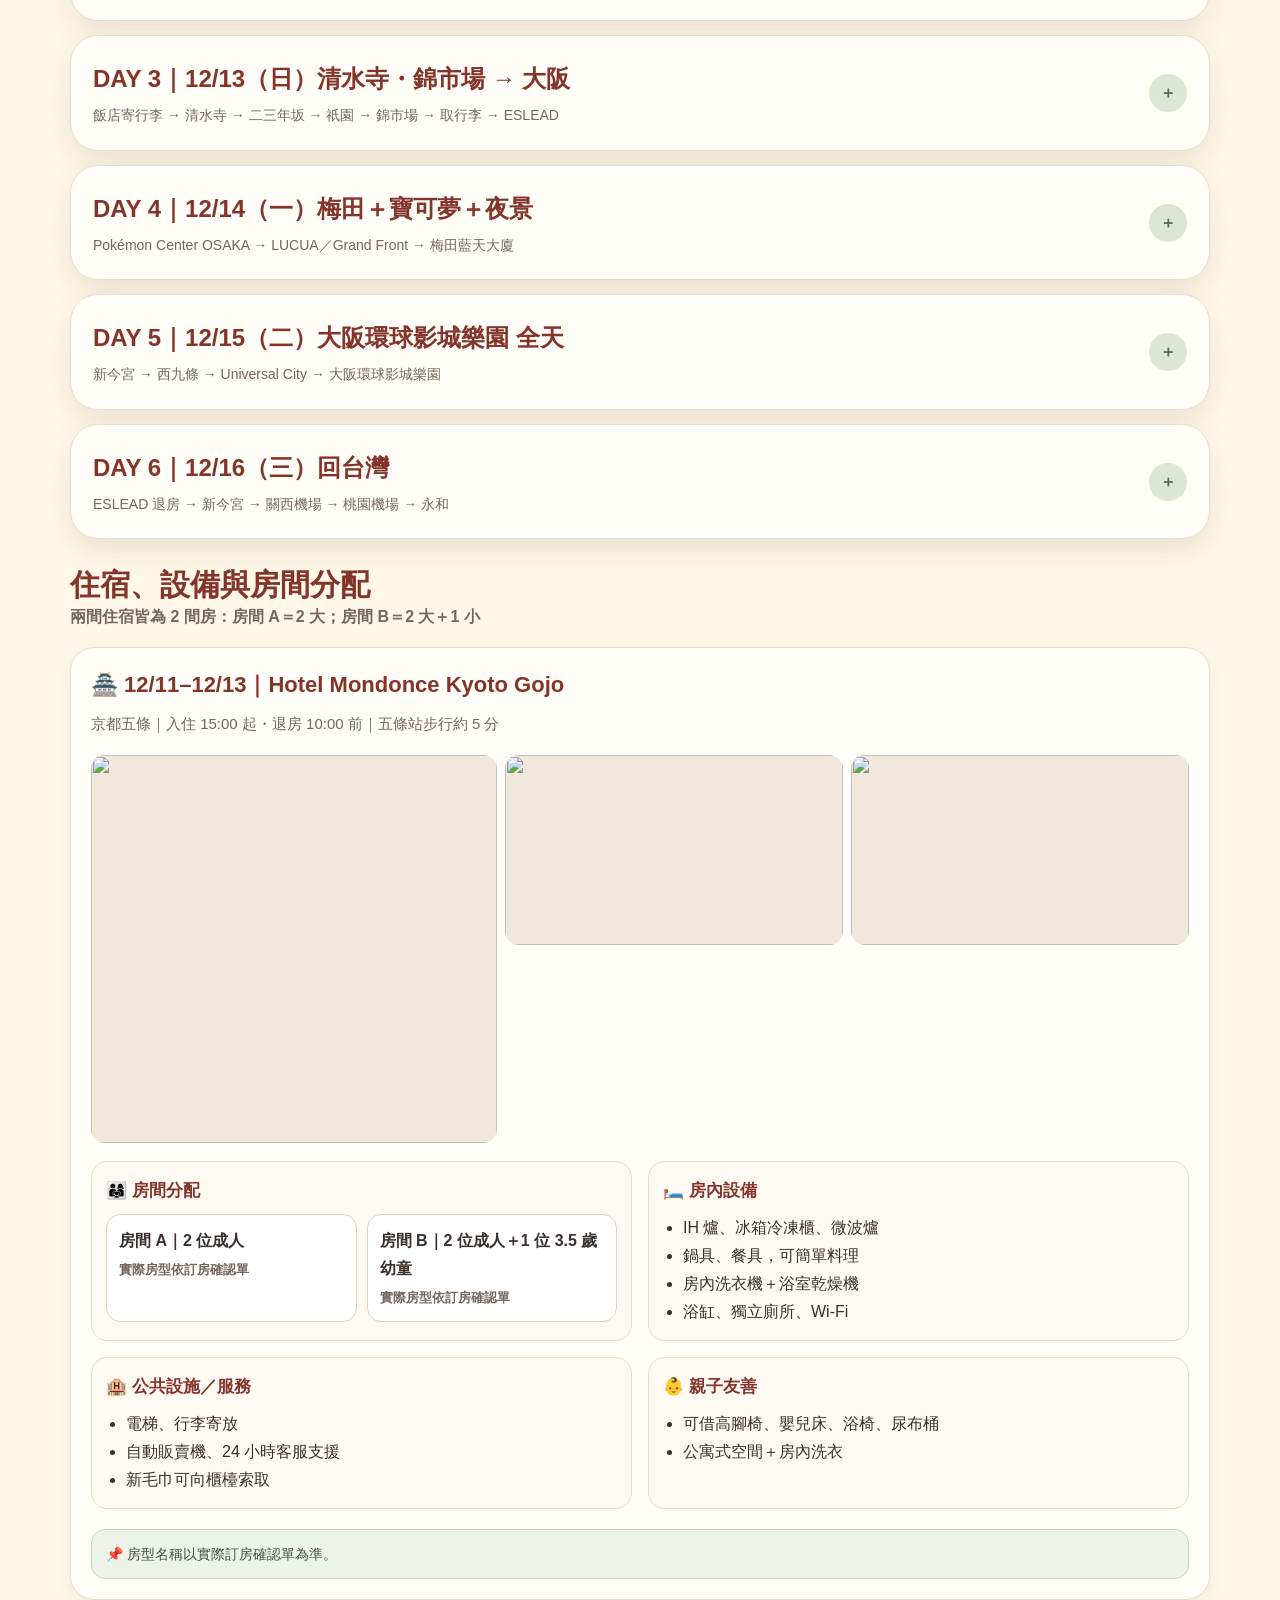
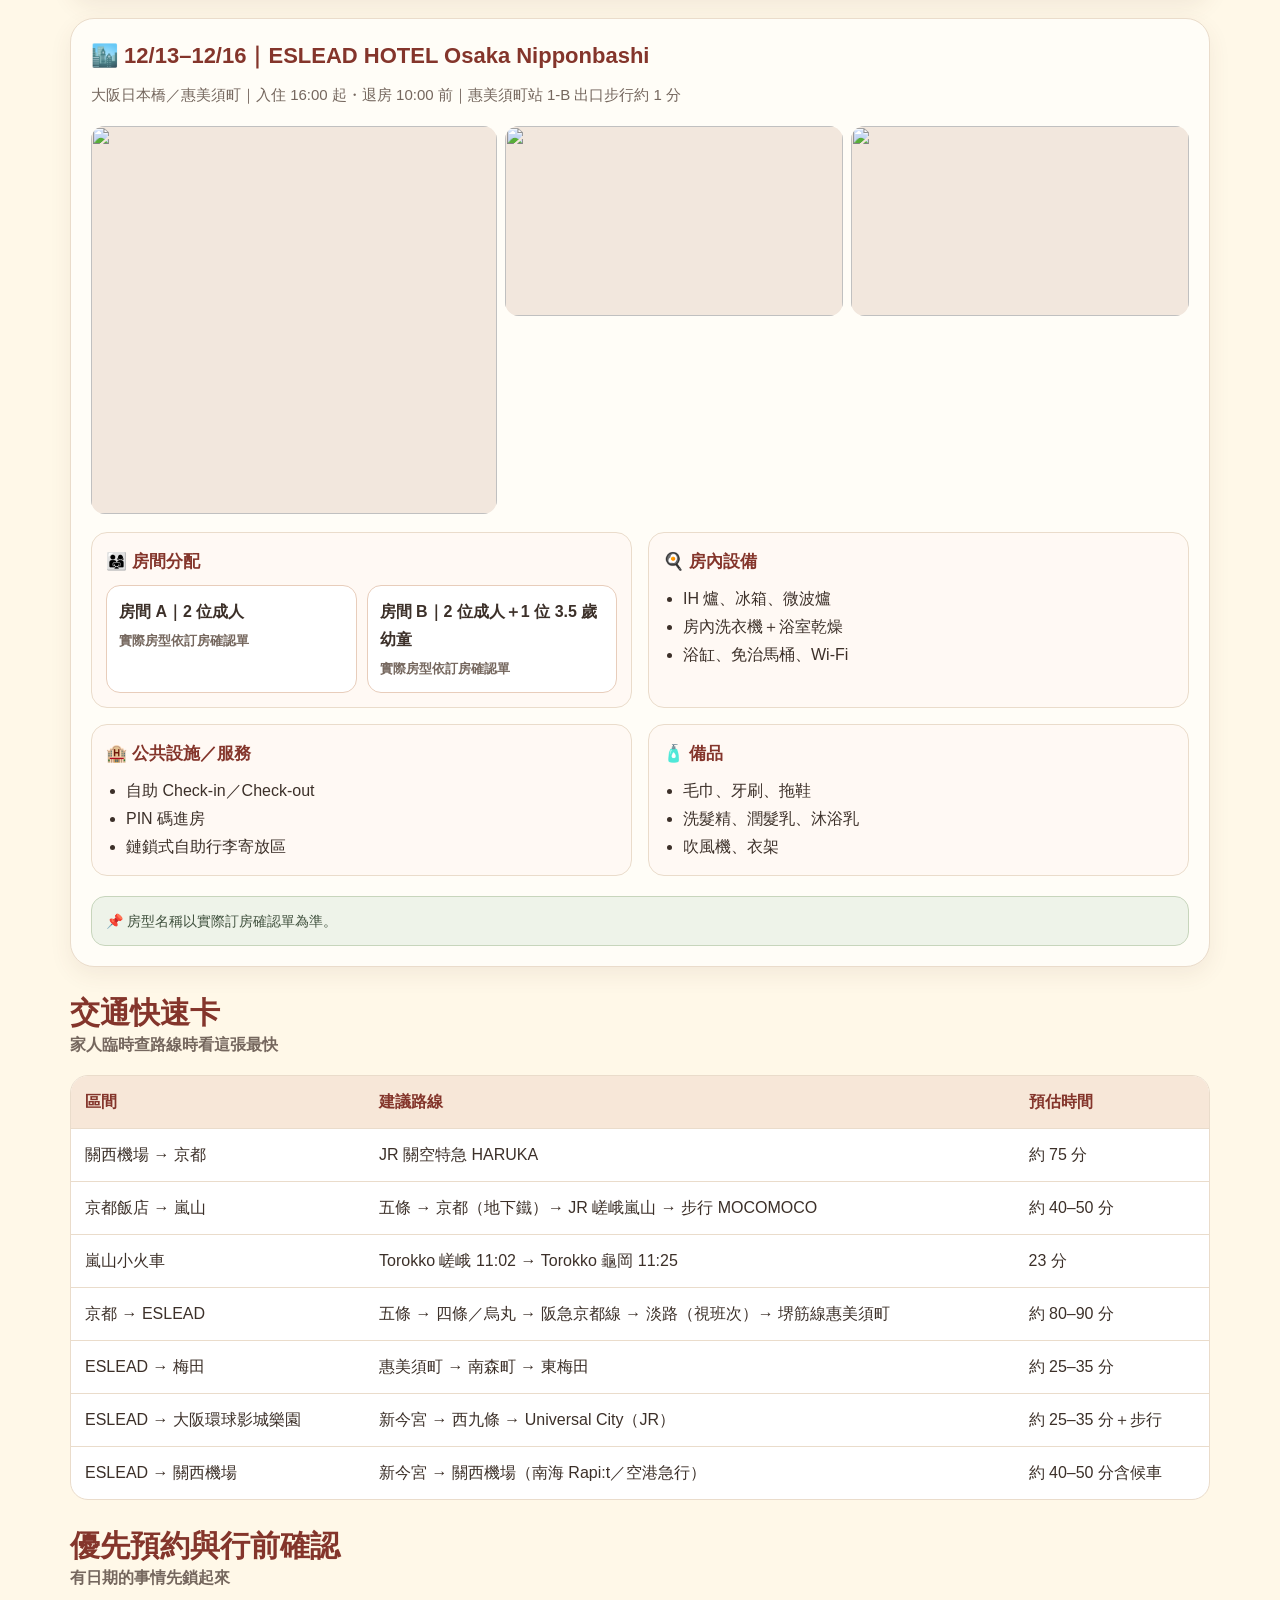
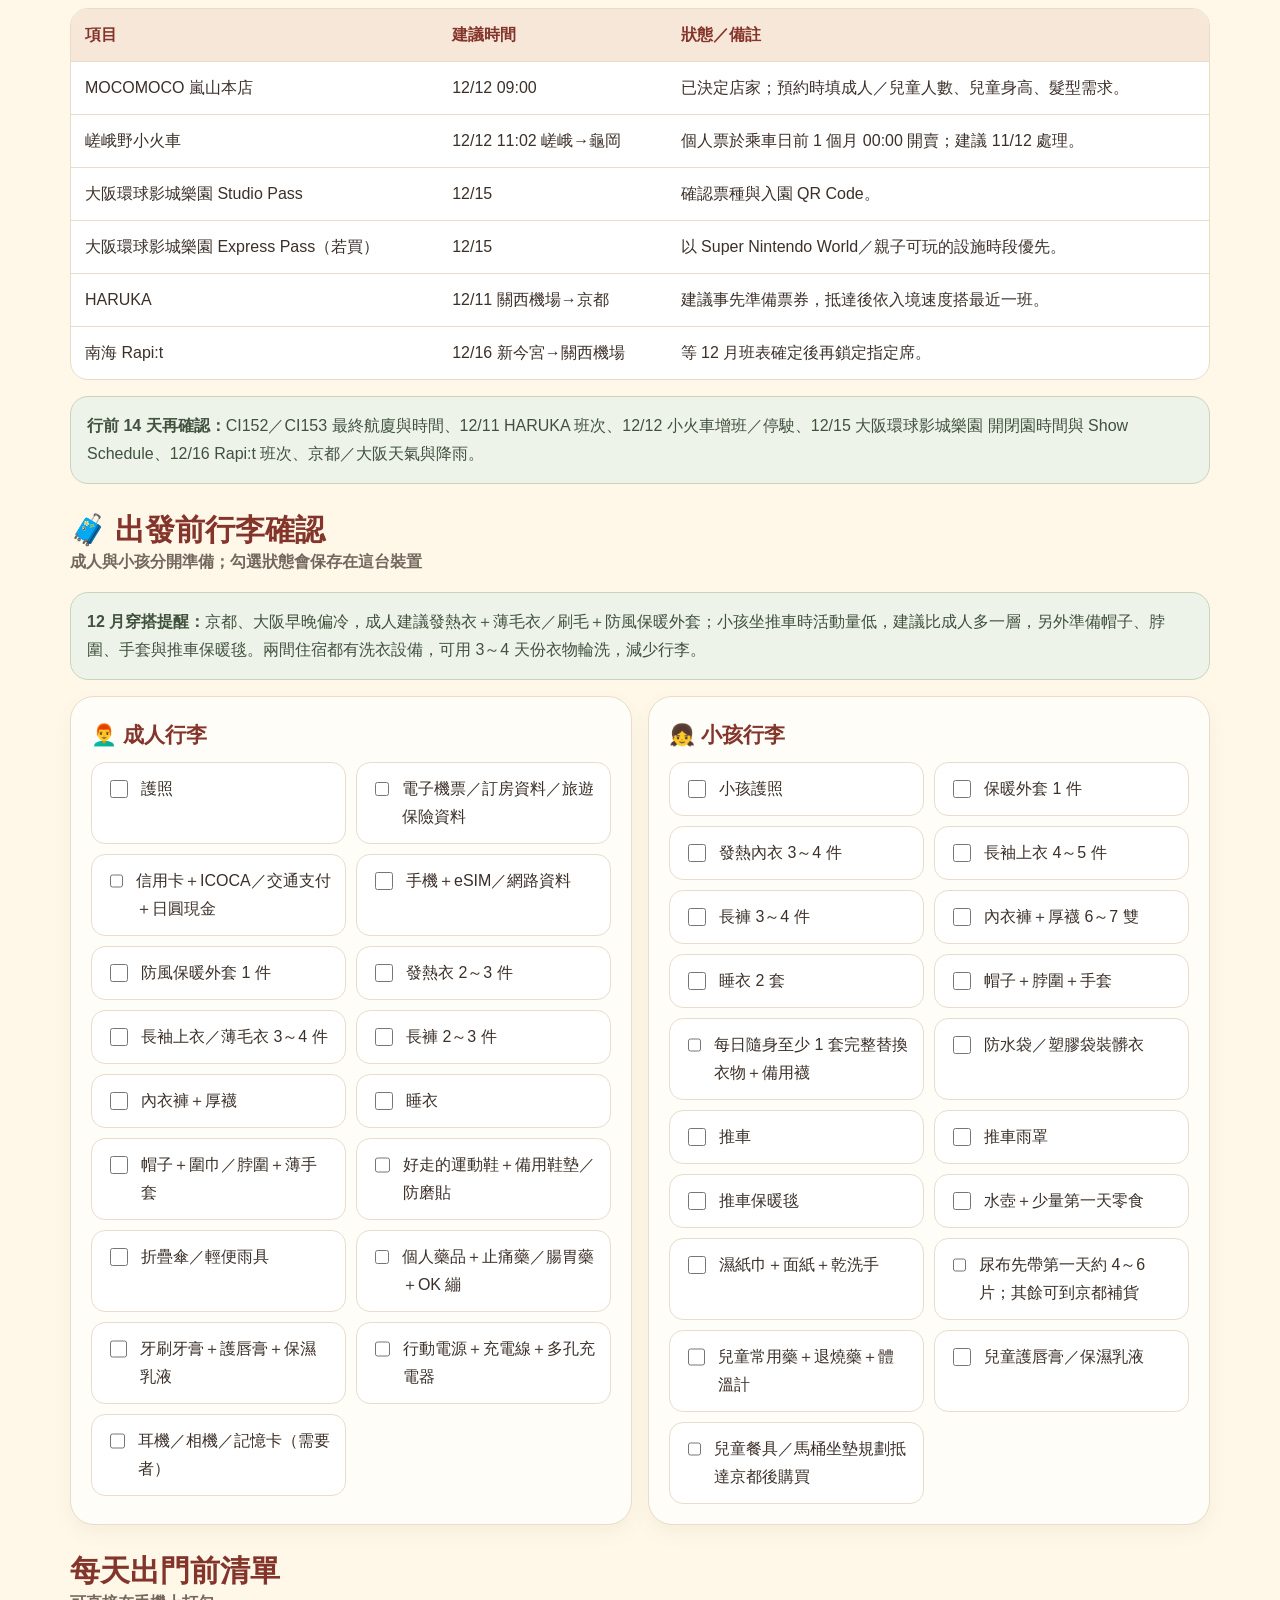
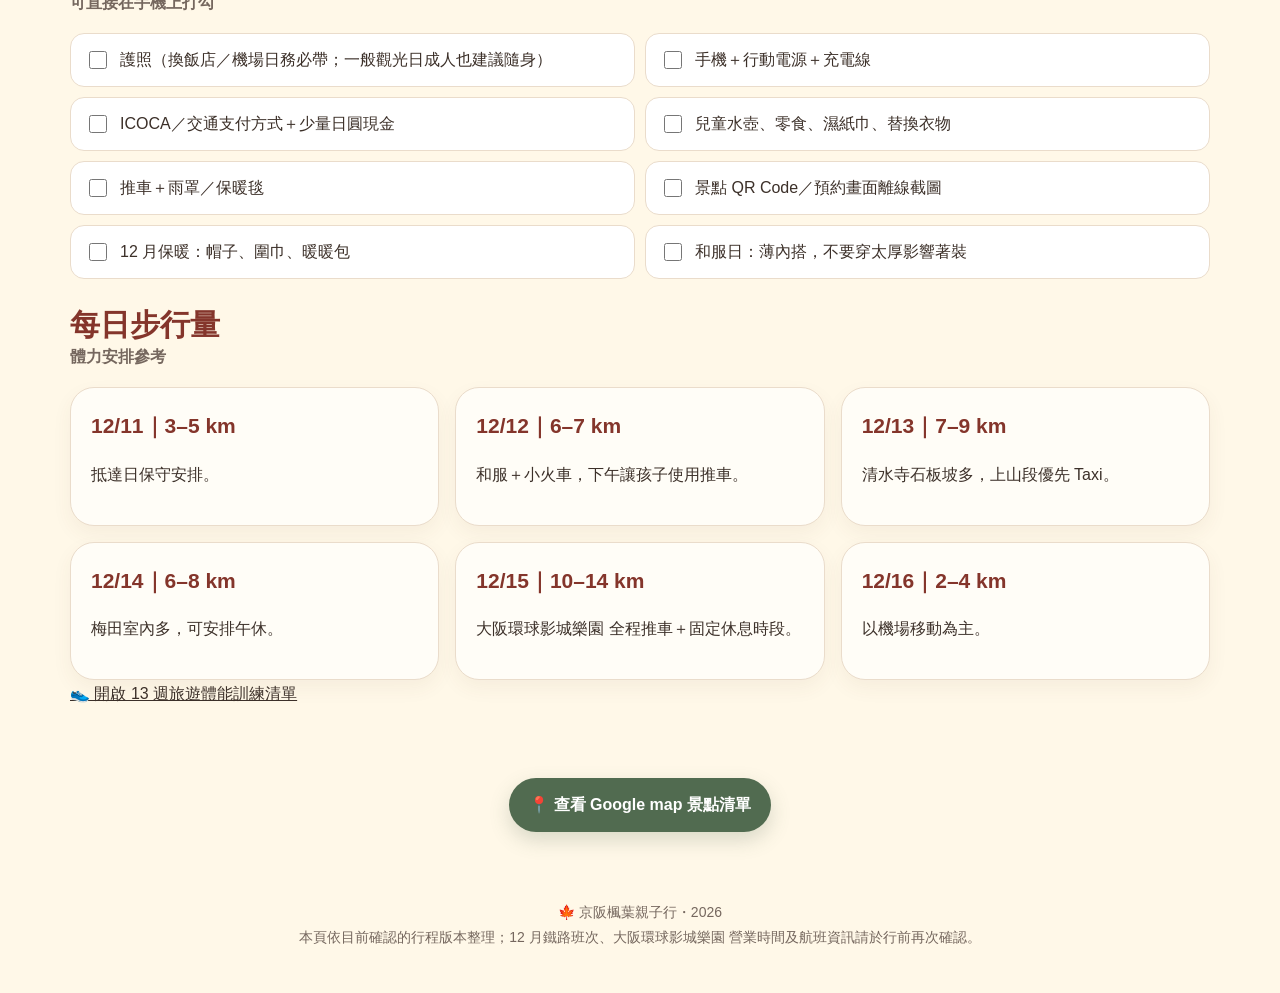
==== commit 70d67a3f: "Add Yamakawa yakiniku to day 1 dinner" ====
--- a/keihan-2026/index.html
+++ b/keihan-2026/index.html
@@ -1,11 +1,12 @@
-<!DOCTYPE html><html lang="zh-Hant"><head><meta charset="utf-8"><meta name="viewport" content="width=device-width,initial-scale=1"><meta name="theme-color" content="#B84A3A"><title>京阪楓葉親子行</title><style>body{margin:0;background:#fff8e8;color:#84352b;font-family:-apple-system,BlinkMacSystemFont,"PingFang TC","Noto Sans TC","Microsoft JhengHei",sans-serif;display:grid;place-items:center;min-height:100vh}.loading{font-size:18px;font-weight:800;text-align:center}.loading span{font-size:42px;display:block;margin-bottom:8px}</style></head><body><div class="loading"><span>🍁</span>正在載入京阪楓葉親子行…</div><script>(async()=>{try{const files=['site-part-0.txt','site-part-1.txt','site-part-2.txt','site-part-3.txt'];const parts=await Promise.all(files.map(f=>fetch('./'+f+'?v=20260911packing').then(r=>{if(!r.ok)throw new Error(f);return r.text()})));let html=parts.join('');const css=`
+<!DOCTYPE html><html lang="zh-Hant"><head><meta charset="utf-8"><meta name="viewport" content="width=device-width,initial-scale=1"><meta name="theme-color" content="#B84A3A"><title>京阪楓葉親子行</title><style>body{margin:0;background:#fff8e8;color:#84352b;font-family:-apple-system,BlinkMacSystemFont,"PingFang TC","Noto Sans TC","Microsoft JhengHei",sans-serif;display:grid;place-items:center;min-height:100vh}.loading{font-size:18px;font-weight:800;text-align:center}.loading span{font-size:42px;display:block;margin-bottom:8px}</style></head><body><div class="loading"><span>🍁</span>正在載入京阪楓葉親子行…</div><script>(async()=>{try{const files=['site-part-0.txt','site-part-1.txt','site-part-2.txt','site-part-3.txt'];const parts=await Promise.all(files.map(f=>fetch('./'+f+'?v=20260914dinner').then(r=>{if(!r.ok)throw new Error(f);return r.text()})));let html=parts.join('');const css=`
 .toggle-icon{width:38px!important;height:38px!important;min-width:38px!important;min-height:38px!important;flex:0 0 38px!important;aspect-ratio:1/1!important;border-radius:50%!important;padding:0!important}
 .overview-thumb{object-position:center center!important}.flight-datetime{font-size:26px;font-weight:950;line-height:1.2;margin-top:6px;color:var(--maple-dark)}.checkin-time{margin-top:14px;padding:11px 13px;border-radius:14px;background:#fff4dc;border:1px solid #efcf8b;color:#6b4a3a;font-size:17px;font-weight:900;text-align:center}
 .stay-detail-card{background:var(--paper);border:1px solid var(--line);border-radius:24px;overflow:hidden;box-shadow:0 8px 22px rgba(99,63,47,.08);margin-bottom:18px}.stay-detail-head{padding:18px 20px 8px}.stay-detail-head h3{margin:0 0 6px;color:var(--maple-dark);font-size:22px}.stay-meta{color:var(--muted);font-size:15px}.stay-gallery{display:grid;grid-template-columns:1.2fr 1fr 1fr;gap:8px;padding:10px 20px 0}.stay-gallery img{width:100%;height:190px;object-fit:cover;border-radius:14px;background:#f2e7dd}.stay-gallery img:first-child{height:388px;grid-row:span 2}.stay-content{display:grid;grid-template-columns:1fr 1fr;gap:16px;padding:18px 20px 20px}.stay-box{background:#fff9f4;border:1px solid var(--line);border-radius:16px;padding:14px}.stay-box h4{margin:0 0 8px;color:var(--maple-dark);font-size:17px}.stay-box ul{margin:0;padding-left:20px}.room-split{display:grid;grid-template-columns:1fr 1fr;gap:10px}.room-chip{background:#fff;border:1px solid #e8cdbb;border-radius:14px;padding:12px;font-weight:800}.room-chip small{display:block;color:var(--muted);font-weight:600;margin-top:3px}.stay-note{margin:0 20px 20px;background:#eef3e9;border:1px solid #c7d5bc;color:#40513e;border-radius:14px;padding:12px 14px;font-size:14px}
 .map-route{padding:14px;border-top:1px solid var(--line);background:#fffdf9}.map-route-title{font-size:15px;font-weight:950;color:var(--maple-dark);margin-bottom:10px}.route-stop{display:grid;grid-template-columns:32px minmax(0,1fr);gap:10px;align-items:start;position:relative;padding-bottom:12px}.route-stop:last-child{padding-bottom:0}.route-stop:not(:last-child):after{content:'';position:absolute;left:15px;top:31px;bottom:-1px;width:2px;background:#ead4c6}.route-num{width:30px;height:30px;border-radius:50%;background:var(--maple);color:#fff;display:grid;place-items:center;font-weight:950;font-size:13px;z-index:1}.route-body{min-width:0}.route-place>a{color:var(--brown);font-weight:900;text-decoration:none}.route-next{display:inline-flex;align-items:center;gap:5px;margin-top:7px;text-decoration:none;background:#eef3e9;color:#40513e;border:1px solid #c7d5bc;padding:6px 10px;border-radius:999px;font-size:13px;font-weight:850}
-.packing-grid{display:grid;grid-template-columns:1fr 1fr;gap:16px}.packing-card{background:var(--paper);border:1px solid var(--line);border-radius:22px;padding:18px;box-shadow:0 8px 20px rgba(99,63,47,.06)}.packing-card h3{margin:0 0 12px;color:var(--maple-dark)}.packing-sub{font-weight:900;color:var(--green);margin:14px 0 8px}.packing-list{display:grid;gap:8px}.packing-item{display:flex;gap:10px;align-items:flex-start;background:#fff;border:1px solid var(--line);border-radius:13px;padding:10px 12px}.packing-item input{width:19px;height:19px;accent-color:var(--maple);margin-top:3px;flex:0 0 auto}.packing-item.checked span{text-decoration:line-through;color:var(--muted)}.packing-tip{margin-top:14px;background:#fff1d8;border:1px solid #eccb88;border-radius:14px;padding:12px 14px;color:var(--brown);font-weight:700}
+.packing-grid{display:grid;grid-template-columns:1fr 1fr;gap:16px}.packing-card{background:var(--paper);border:1px solid var(--line);border-radius:22px;padding:18px;box-shadow:0 8px 20px rgba(99,63,47,.06)}.packing-card h3{margin:0 0 12px;color:var(--maple-dark)}.packing-list{display:grid;gap:8px}.packing-item{display:flex;gap:10px;align-items:flex-start;background:#fff;border:1px solid var(--line);border-radius:13px;padding:10px 12px}.packing-item input{width:19px;height:19px;accent-color:var(--maple);margin-top:3px;flex:0 0 auto}.packing-item.checked span{text-decoration:line-through;color:var(--muted)}.packing-tip{margin-top:14px;background:#fff1d8;border:1px solid #eccb88;border-radius:14px;padding:12px 14px;color:var(--brown);font-weight:700}
 @media(max-width:760px){.stay-gallery{grid-template-columns:1fr 1fr}.stay-gallery img,.stay-gallery img:first-child{height:180px;grid-row:auto}.stay-gallery img:first-child{grid-column:1/-1;height:220px}.stay-content,.packing-grid,.room-split{grid-template-columns:1fr}}@media(max-width:560px){.flight-datetime{font-size:23px}.checkin-time{font-size:16px}.stay-gallery{padding:8px 14px 0;gap:6px}.stay-gallery img,.stay-gallery img:first-child{height:145px}.stay-gallery img:first-child{height:190px}.stay-content{padding:14px}.stay-note{margin:0 14px 14px}}
-`;html=html.replace('</style>',css+'</style>');html=html.replaceAll('USJ','大阪環球影城樂園');html=html.replace('https://commons.wikimedia.org/wiki/Special:Redirect/file/Kyoto_Tower_at_dusk,_from_railway_station.jpg?width=900','https://images.openai.com/static-rsc-4/Ixsv3kw3nGn_yYKXTl0hgeN0qWrw3BkPc22xITmkDtqCYOYtwFvafC2Cb2BGBthYZlERi0JNDlOXTijbT0FPy58GWG9NPtzsVpZLxrg9k7WS5rSS74aM-2KbH3OR5Lekbg9Q2yrZ7sTKfRBYzoesl1kud0yiJH6RaSkMlLNX_ZSgOWgq4WH9N-WX5-mIb3F4?purpose=fullsize');const enhance=`<script>(function(){function ready(){const flightCards=[...document.querySelectorAll('#flights .card.highlight')],specs=[{a:'桃園機場',at:'12/11 09:45',b:'關西機場',bt:'12/11 13:20',check:'07:45'},{a:'關西機場',at:'12/16 14:30',b:'桃園機場',bt:'12/16 16:50',check:'12:30'}];flightCards.forEach((card,i)=>{const s=specs[i];if(!s)return;const aps=card.querySelectorAll('.airport');if(aps.length>=2){aps[0].innerHTML='<strong>'+s.a+'</strong><div class="flight-datetime">'+s.at+'</div>';aps[1].innerHTML='<strong>'+s.b+'</strong><div class="flight-datetime">'+s.bt+'</div>'}if(!card.querySelector('.checkin-time')){const meta=card.querySelector('.flight-meta');if(meta)meta.insertAdjacentHTML('beforebegin','<div class="checkin-time">🕒 建議報到時間：'+s.check+'（起飛前 2 小時）</div>')}});
+`;html=html.replace('</style>',css+'</style>');html=html.replaceAll('USJ','大阪環球影城樂園');html=html.replace('https://commons.wikimedia.org/wiki/Special:Redirect/file/Kyoto_Tower_at_dusk,_from_railway_station.jpg?width=900','https://images.openai.com/static-rsc-4/Ixsv3kw3nGn_yYKXTl0hgeN0qWrw3BkPc22xITmkDtqCYOYtwFvafC2Cb2BGBthYZlERi0JNDlOXTijbT0FPy58GWG9NPtzsVpZLxrg9k7WS5rSS74aM-2KbH3OR5Lekbg9Q2yrZ7sTKfRBYzoesl1kud0yiJH6RaSkMlLNX_ZSgOWgq4WH9N-WX5-mIb3F4?purpose=fullsize');html=html.replace('河原町／高島屋晚餐','河原町三条 焼肉 ヤマカワ晚餐');html=html.replace('河原町／京都高島屋 S.C. 晚餐與簡單逛街','河原町三条 焼肉 ヤマカワ 晚餐＋河原町／京都高島屋 S.C. 簡單逛街');const enhance=`<script>(function(){function ready(){const flightCards=[...document.querySelectorAll('#flights .card.highlight')],specs=[{a:'桃園機場',at:'12/11 09:45',b:'關西機場',bt:'12/11 13:20',check:'07:45'},{a:'關西機場',at:'12/16 14:30',b:'桃園機場',bt:'12/16 16:50',check:'12:30'}];flightCards.forEach((card,i)=>{const s=specs[i];if(!s)return;const aps=card.querySelectorAll('.airport');if(aps.length>=2){aps[0].innerHTML='<strong>'+s.a+'</strong><div class="flight-datetime">'+s.at+'</div>';aps[1].innerHTML='<strong>'+s.b+'</strong><div class="flight-datetime">'+s.bt+'</div>'}if(!card.querySelector('.checkin-time')){const meta=card.querySelector('.flight-meta');if(meta)meta.insertAdjacentHTML('beforebegin','<div class="checkin-time">🕒 建議報到時間：'+s.check+'（起飛前 2 小時）</div>')}});
+const day1Map=document.querySelector('#days .day-card .day-map .map-links');if(day1Map&&!day1Map.querySelector('[data-yamakawa]')){const a=document.createElement('a');a.className='map-link';a.dataset.yamakawa='1';a.href='https://www.google.com/maps/search/?api=1&query='+encodeURIComponent('河原町三条 焼肉 ヤマカワ 京都');a.target='_blank';a.rel='noopener noreferrer';a.textContent='📍 河原町三条 焼肉 ヤマカワ';day1Map.appendChild(a)}
 const stay=document.querySelector('#stay');if(stay){stay.innerHTML='<div class="section-head"><div><h2 class="section-title">住宿、設備與房間分配</h2><div class="section-note">兩間住宿皆為 2 間房：房間 A＝2 大；房間 B＝2 大＋1 小</div></div></div><div class="stay-detail-card"><div class="stay-detail-head"><h3>🏯 12/11–12/13｜Hotel Mondonce Kyoto Gojo</h3><div class="stay-meta">京都五條｜入住 15:00 起・退房 10:00 前｜五條站步行約 5 分</div></div><div class="stay-gallery"><img src="https://photos.smugmug.com/Kyoto-Hotels/Hotel-Mondonce-Kyoto-Gojo/i-nwC4fzF/0/3cf92619/L/kyoto-2024-mondonce-kyoto-gojo-exterior-L.jpg" loading="lazy"><img src="https://images.trvl-media.com/lodging/33000000/32790000/32789500/32789479/30db4c91.jpg?impolicy=resizecrop&ra=fill&rh=575&rw=575" loading="lazy"><img src="https://images.trvl-media.com/lodging/33000000/32790000/32789500/32789479/3b243e91.jpg?impolicy=resizecrop&ra=fill&rh=575&rw=575" loading="lazy"></div><div class="stay-content"><div class="stay-box"><h4>👨‍👩‍👧 房間分配</h4><div class="room-split"><div class="room-chip">房間 A｜2 位成人<small>實際房型依訂房確認單</small></div><div class="room-chip">房間 B｜2 位成人＋1 位 3.5 歲幼童<small>實際房型依訂房確認單</small></div></div></div><div class="stay-box"><h4>🛏️ 房內設備</h4><ul><li>IH 爐、冰箱冷凍櫃、微波爐</li><li>鍋具、餐具，可簡單料理</li><li>房內洗衣機＋浴室乾燥機</li><li>浴缸、獨立廁所、Wi‑Fi</li></ul></div><div class="stay-box"><h4>🏨 公共設施／服務</h4><ul><li>電梯、行李寄放</li><li>自動販賣機、24 小時客服支援</li><li>新毛巾可向櫃檯索取</li></ul></div><div class="stay-box"><h4>👶 親子友善</h4><ul><li>可借高腳椅、嬰兒床、浴椅、尿布桶</li><li>公寓式空間＋房內洗衣</li></ul></div></div><div class="stay-note">📌 房型名稱以實際訂房確認單為準。</div></div><div class="stay-detail-card"><div class="stay-detail-head"><h3>🏙️ 12/13–12/16｜ESLEAD HOTEL Osaka Nipponbashi</h3><div class="stay-meta">大阪日本橋／惠美須町｜入住 16:00 起・退房 10:00 前｜惠美須町站 1-B 出口步行約 1 分</div></div><div class="stay-gallery"><img src="https://pix10.agoda.net/hotelImages/37981333/-1/9d8bd17a11b91a3b4a69d7176a7003cd.jpg?ce=0&s=1024x768" loading="lazy"><img src="https://cf.bstatic.com/xdata/images/hotel/max1024x768/582151133.jpg?k=530c4f5af237c357cd923e328bf29274ffa55462f4a305c0a8581abcae8b14fd&o=" loading="lazy"><img src="https://images.trvl-media.com/lodging/97000000/96770000/96766300/96766246/17e705ba.jpg?impolicy=resizecrop&ra=fill&rh=575&rw=575" loading="lazy"></div><div class="stay-content"><div class="stay-box"><h4>👨‍👩‍👧 房間分配</h4><div class="room-split"><div class="room-chip">房間 A｜2 位成人<small>實際房型依訂房確認單</small></div><div class="room-chip">房間 B｜2 位成人＋1 位 3.5 歲幼童<small>實際房型依訂房確認單</small></div></div></div><div class="stay-box"><h4>🍳 房內設備</h4><ul><li>IH 爐、冰箱、微波爐</li><li>房內洗衣機＋浴室乾燥</li><li>浴缸、免治馬桶、Wi‑Fi</li></ul></div><div class="stay-box"><h4>🏨 公共設施／服務</h4><ul><li>自助 Check-in／Check-out</li><li>PIN 碼進房</li><li>鏈鎖式自助行李寄放區</li></ul></div><div class="stay-box"><h4>🧴 備品</h4><ul><li>毛巾、牙刷、拖鞋</li><li>洗髮精、潤髮乳、沐浴乳</li><li>吹風機、衣架</li></ul></div></div><div class="stay-note">📌 房型名稱以實際訂房確認單為準。</div></div>'}
 function buildRoutes(){document.querySelectorAll('.day-map').forEach(map=>{if(map.querySelector('.map-route'))return;const links=[...map.querySelectorAll('.map-links .map-link')];if(links.length<2)return;const route=document.createElement('div');route.className='map-route';route.innerHTML='<div class="map-route-title">🧭 當天景點順序與下一站導航</div>';links.forEach((link,i)=>{const stop=document.createElement('div');stop.className='route-stop';const num=document.createElement('div');num.className='route-num';num.textContent=i+1;const body=document.createElement('div');body.className='route-body';const pl=document.createElement('a');pl.href=link.href;pl.target='_blank';pl.rel='noopener noreferrer';pl.textContent=link.textContent.replace(/^📍\\s*/,'');body.appendChild(pl);if(i<links.length-1){try{const a=new URL(link.href),b=new URL(links[i+1].href),o=a.searchParams.get('query')||pl.textContent,d=b.searchParams.get('query')||links[i+1].textContent.replace(/^📍\\s*/,'');const nav=document.createElement('a');nav.className='route-next';nav.href='https://www.google.com/maps/dir/?api=1&origin='+encodeURIComponent(o)+'&destination='+encodeURIComponent(d);nav.target='_blank';nav.rel='noopener noreferrer';nav.textContent='🧭 導航到下一站：'+links[i+1].textContent.replace(/^📍\\s*/,'');body.appendChild(nav)}catch(e){}}stop.append(num,body);route.appendChild(stop)});map.appendChild(route)})}buildRoutes();
 const checklist=document.querySelector('#checklist');if(checklist&&!document.querySelector('#packing')){const adult=['護照','電子機票／訂房資料','旅遊保險資料','信用卡','ICOCA／交通支付','日圓現金','手機','eSIM 資料','保暖外套 1 件','發熱衣 2–3 件','長袖上衣／薄毛衣 3–4 件','長褲 2–3 件','內衣褲','厚襪','睡衣','帽子','圍巾／脖圍','薄手套','好走的運動鞋','折疊傘／輕便雨衣','個人藥品','止痛藥／腸胃藥','OK 繃','護唇膏／保濕乳液','行動電源','充電線','多孔充電器'];const child=['保暖外套 1 件','發熱內衣 3–4 件','長袖上衣 4–5 件','長褲 3–4 件','內衣褲','厚襪 6–7 雙','睡衣 2 套','帽子','脖圍','手套','每天至少 1 套完整替換衣物','備用襪子','推車','推車雨罩','保暖毯','水壺','小零食','濕紙巾','面紙','兒童退燒藥／常用藥','體溫計','尿布 4–6 片（第一天用量）','第一天到京都再購買後續尿布','第一天到京都再購買兒童餐具','第一天到京都再購買兒童馬桶坐墊'];function items(arr,p){return arr.map((x,i)=>'<label class="packing-item"><input type="checkbox" data-pack="'+p+'-'+i+'"><span>'+x+'</span></label>').join('')}const sec=document.createElement('section');sec.id='packing';sec.innerHTML='<div class="section-head"><div><h2 class="section-title">🧳 出發前行李確認</h2><div class="section-note">成人與小孩分開整理，可直接逐項勾選</div></div></div><div class="packing-grid"><div class="packing-card"><h3>👨‍🦰 成人行李</h3><div class="packing-list">'+items(adult,'adult')+'</div></div><div class="packing-card"><h3>👧 小孩行李</h3><div class="packing-list">'+items(child,'child')+'</div><div class="packing-tip">🛍️ 減少行李策略：尿布只先帶第一天約 4–6 片；兒童餐具、馬桶坐墊與後續尿布抵達京都後再買。</div></div></div><div class="packing-tip">🧥 12 月穿搭：京都清晨與嵐山較冷，建議洋蔥式穿法。成人以發熱衣＋薄毛衣／刷毛＋防風保暖外套；小孩坐推車時建議多一層並準備保暖毯。</div>';checklist.parentNode.insertBefore(sec,checklist);const nav=document.querySelector('.nav-links');if(nav&&!nav.querySelector('a[href="#packing"]')){const a=document.createElement('a');a.href='#packing';a.textContent='行李確認';nav.insertBefore(a,nav.querySelector('a[href="#checklist"]'))}sec.querySelectorAll('input[data-pack]').forEach(cb=>{const k='keihan-packing-'+cb.dataset.pack;cb.checked=localStorage.getItem(k)==='1';cb.closest('.packing-item').classList.toggle('checked',cb.checked);cb.addEventListener('change',()=>{localStorage.setItem(k,cb.checked?'1':'0');cb.closest('.packing-item').classList.toggle('checked',cb.checked)})})}}
